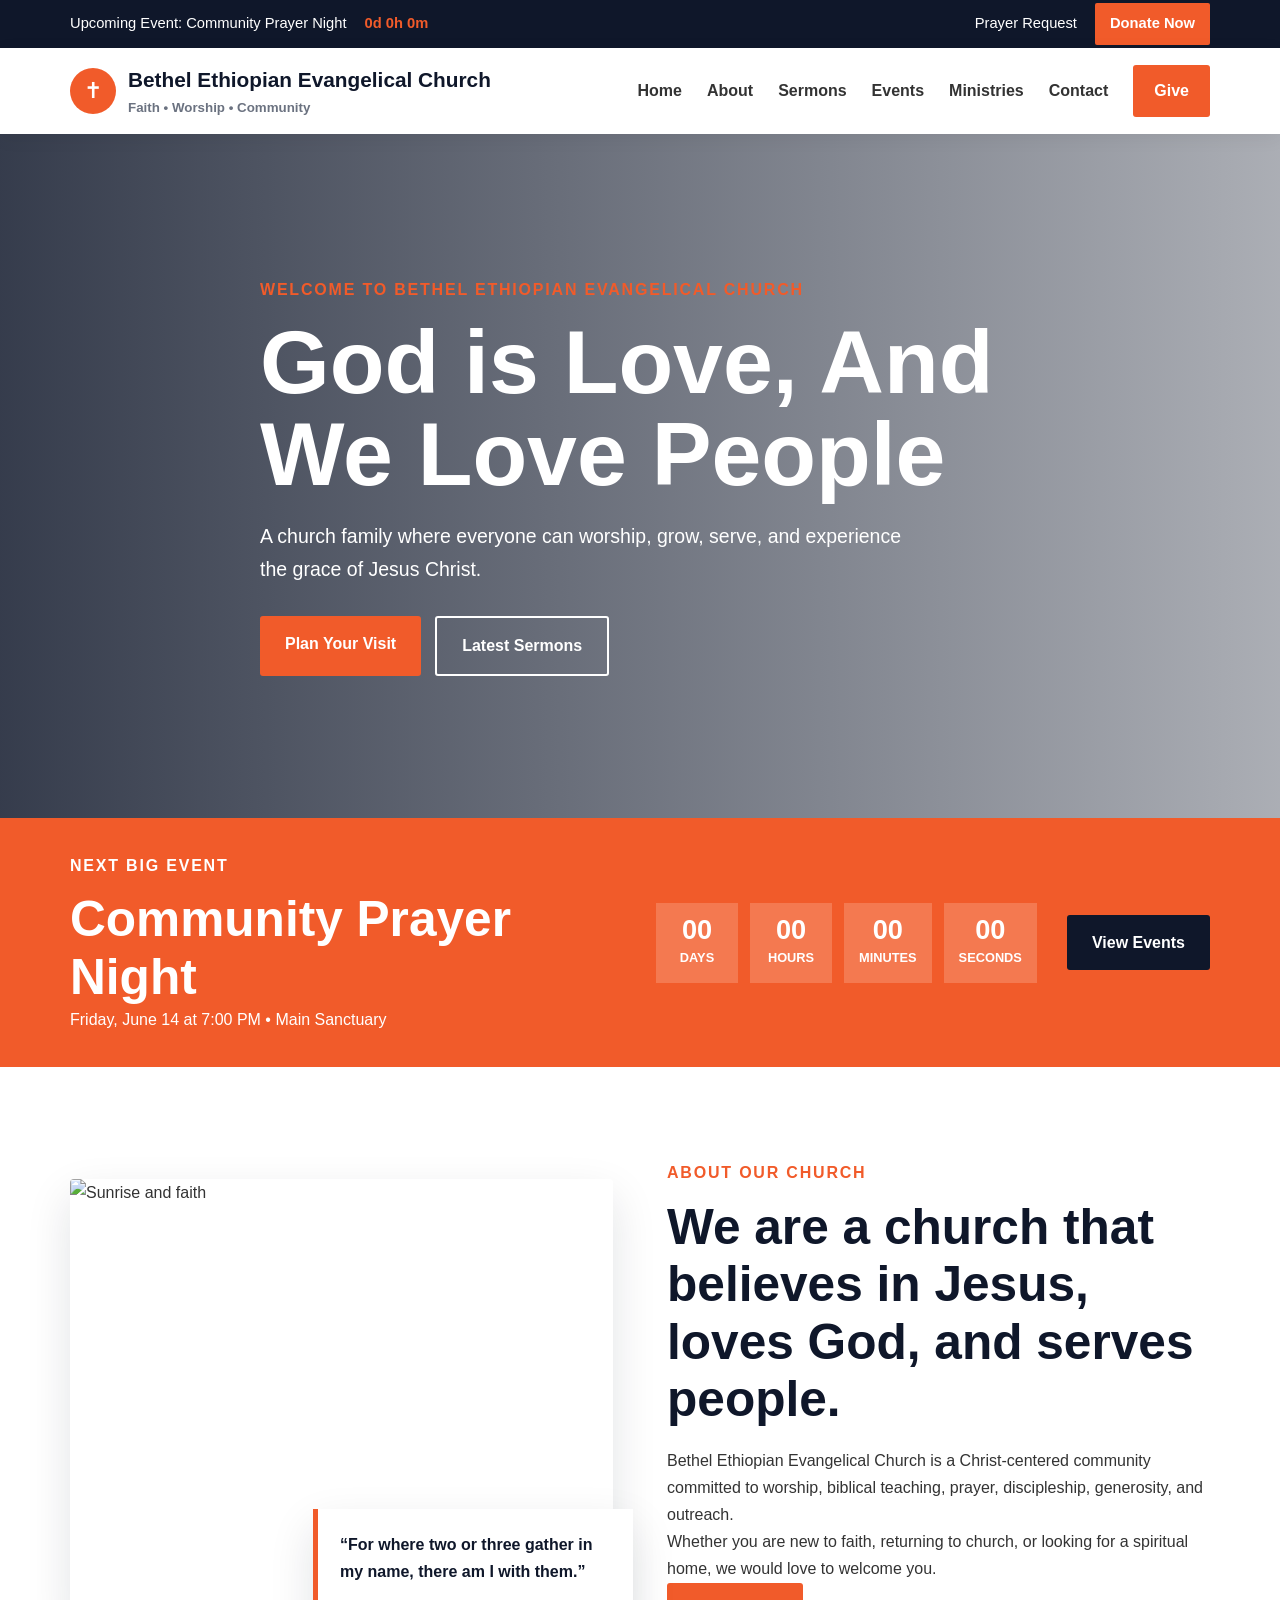
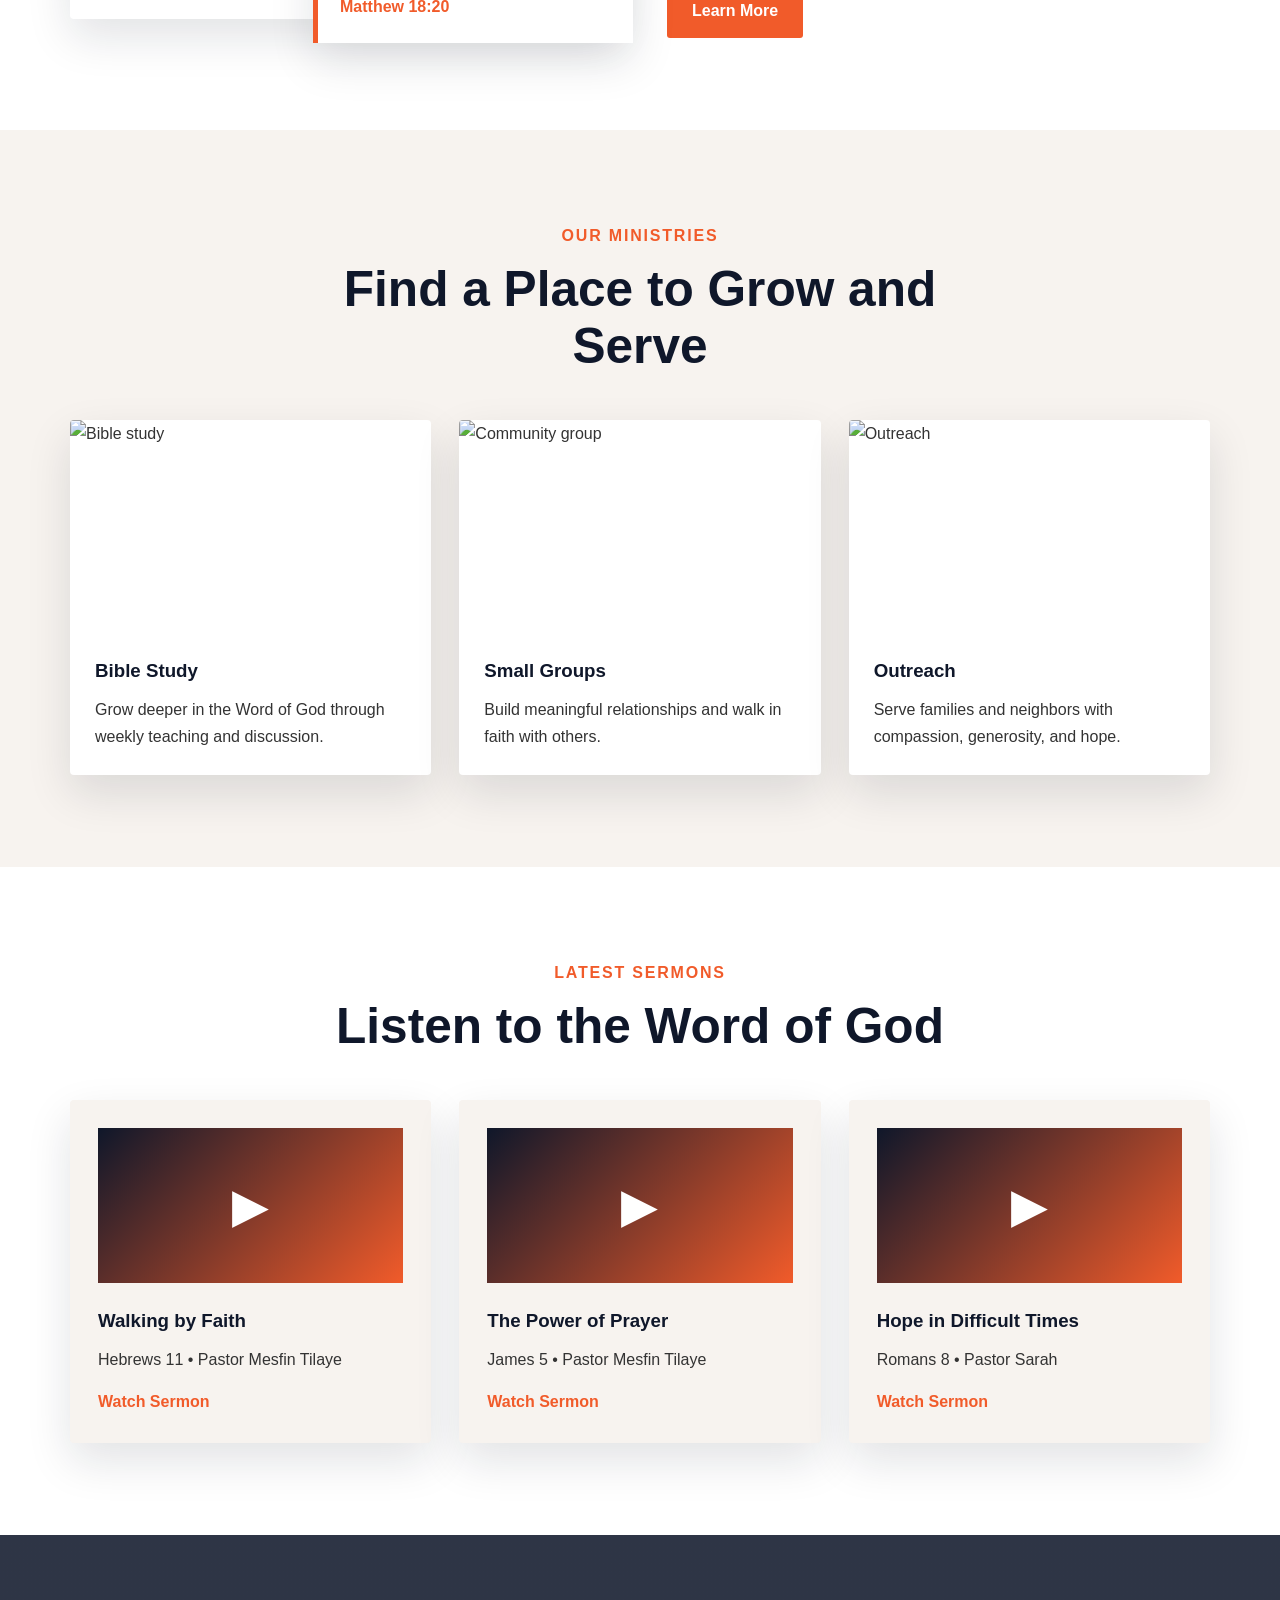
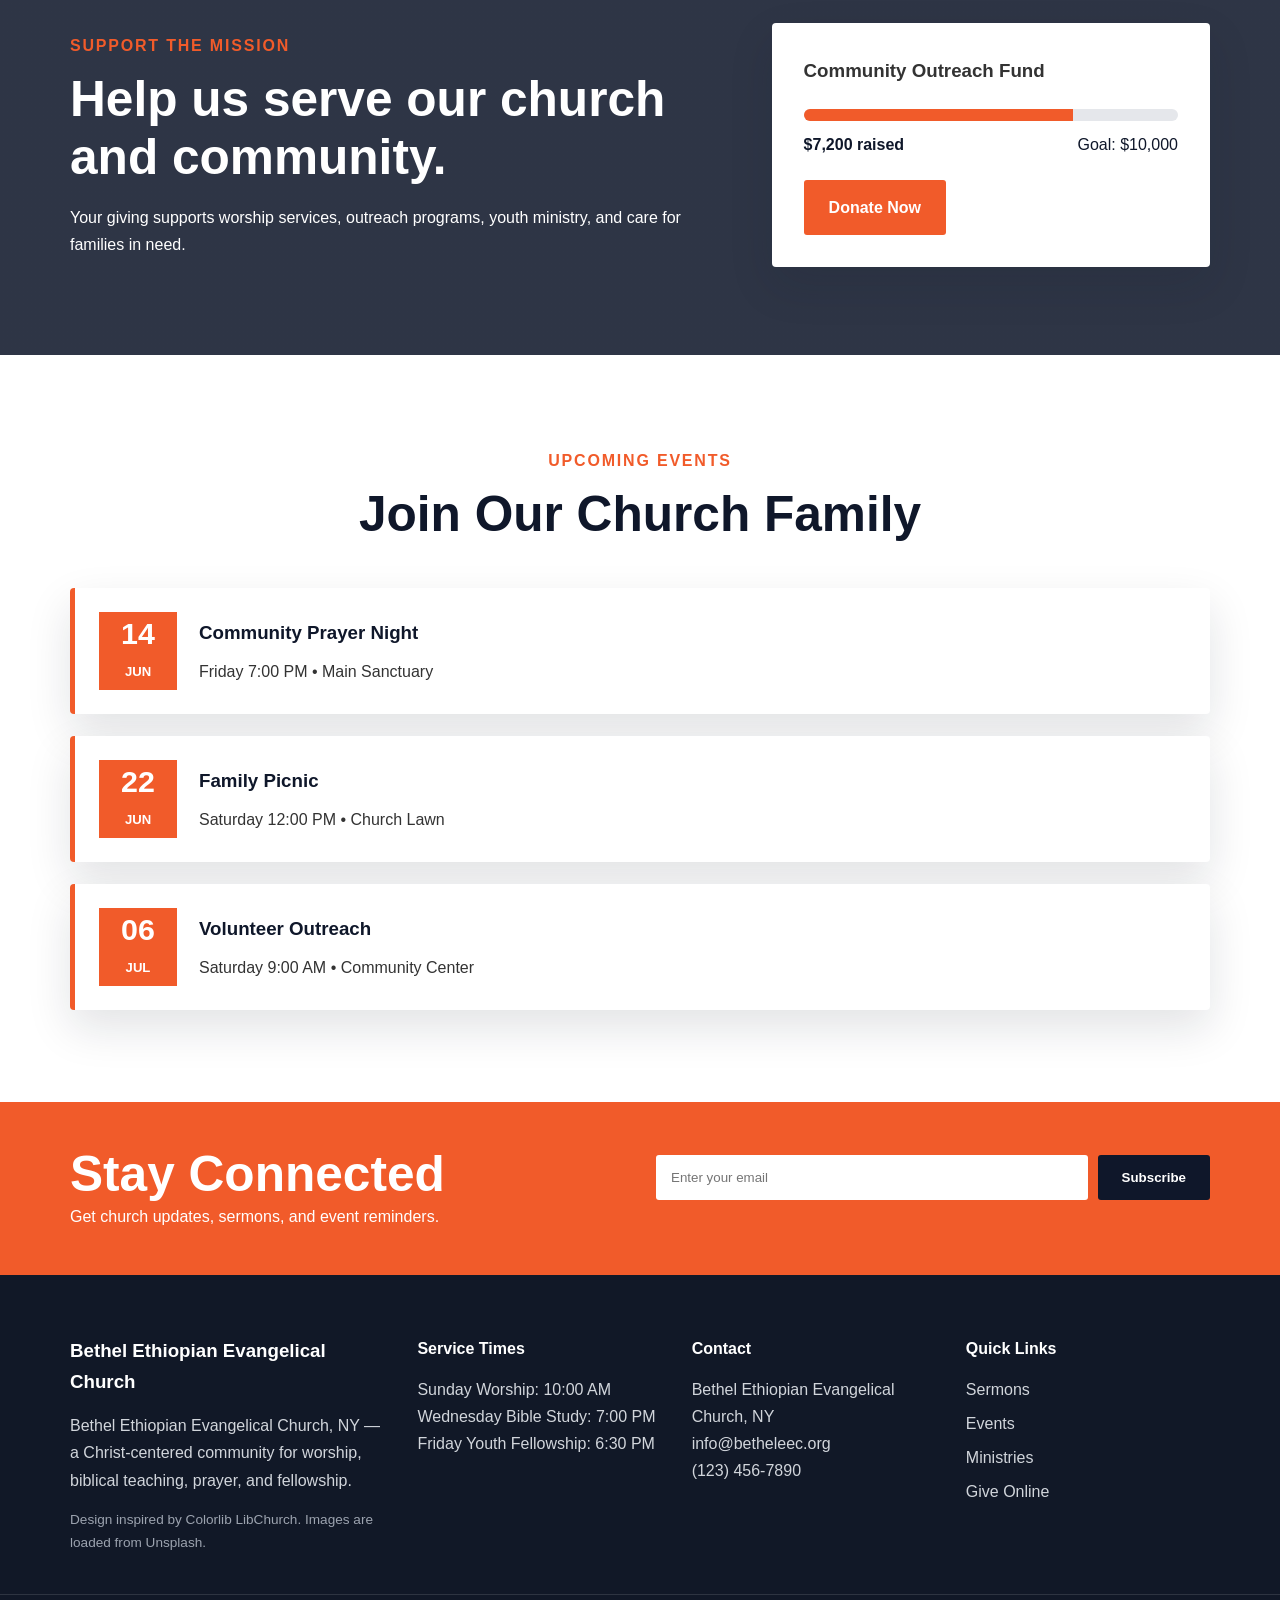
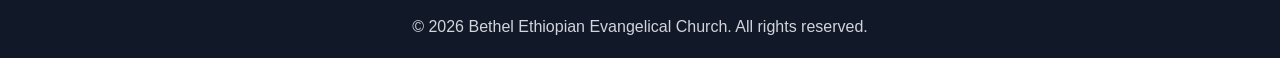
==== index.html @ 93b5e7d2 "modify the content" ====
<!DOCTYPE html>
<html lang="en">
<head>
  <meta charset="UTF-8" />
<meta name="viewport" content="width=device-width, initial-scale=1.0" />
<link rel="stylesheet" href="css/style.css" />
<link rel="preconnect" href="https://images.unsplash.com">

  <title>Bethel Ethiopian Evangelical Church | Static Website</title>
  <meta name="description" content="A fully functional static church website inspired by the Colorlib LibChurch layout." />
</head>
<body>
<header class="top-header">
  <div class="container top-row">
    <div class="top-left">
      <span>Upcoming Event: Community Prayer Night</span>
      <strong id="miniCountdown">Loading...</strong>
    </div>
    <div class="top-right">
      <a href="contact.html">Prayer Request</a>
      <a href="give.html" class="top-donate">Donate Now</a>
    </div>
  </div>
</header>

<nav class="main-header">
  <div class="container nav-row">
    <a href="index.html" class="brand">
      <span class="brand-icon">✝</span>
      <span>
        <strong>Bethel Ethiopian Evangelical Church</strong>
        <small>Faith • Worship • Community</small>
      </span>
    </a>

    <button class="menu-btn" id="menuBtn" aria-label="Open menu">☰</button>

    <div class="menu" id="menu">
      <a href="index.html">Home</a>
      <a href="about.html">About</a>
      <a href="sermons.html">Sermons</a>
      <a href="events.html">Events</a>
      <a href="ministries.html">Ministries</a>
      <a href="contact.html">Contact</a>
      <a href="give.html" class="donate-btn">Give</a>
    </div>
  </div>
</nav>


<main>
  <section class="hero hero-home">
    <div class="hero-shade"></div>
    <div class="container hero-inner">
      <p class="label">Welcome to Bethel Ethiopian Evangelical Church</p>
      <h1>God is Love, And We Love People</h1>
      <p class="hero-text">A church family where everyone can worship, grow, serve, and experience the grace of Jesus Christ.</p>
      <div class="hero-actions">
        <a href="contact.html" class="btn primary">Plan Your Visit</a>
        <a href="sermons.html" class="btn outline">Latest Sermons</a>
      </div>
    </div>
  </section>

  <section class="countdown-strip">
    <div class="container countdown-wrap">
      <div>
        <p class="label dark">Next Big Event</p>
        <h2>Community Prayer Night</h2>
        <p>Friday, June 14 at 7:00 PM • Main Sanctuary</p>
      </div>
      <div class="countdown" id="countdown">
        <div><strong id="days">00</strong><span>Days</span></div>
        <div><strong id="hours">00</strong><span>Hours</span></div>
        <div><strong id="minutes">00</strong><span>Minutes</span></div>
        <div><strong id="seconds">00</strong><span>Seconds</span></div>
      </div>
      <a href="events.html" class="btn dark-btn">View Events</a>
    </div>
  </section>

  <section class="section welcome">
    <div class="container split">
      <div class="image-stack">
        <img class="main-img" src="https://images.unsplash.com/photo-1490730141103-6cac27aaab94?auto=format&fit=crop&w=1200&q=80" alt="Sunrise and faith">
        <div class="quote-card">
          <strong>“For where two or three gather in my name, there am I with them.”</strong>
          <span>Matthew 18:20</span>
        </div>
      </div>
      <div>
        <p class="label dark">About Our Church</p>
        <h2>We are a church that believes in Jesus, loves God, and serves people.</h2>
        <p>Bethel Ethiopian Evangelical Church is a Christ-centered community committed to worship, biblical teaching, prayer, discipleship, generosity, and outreach.</p>
        <p>Whether you are new to faith, returning to church, or looking for a spiritual home, we would love to welcome you.</p>
        <a href="about.html" class="btn primary">Learn More</a>
      </div>
    </div>
  </section>

  <section class="section light">
    <div class="container">
      <div class="section-title">
        <p class="label dark">Our Ministries</p>
        <h2>Find a Place to Grow and Serve</h2>
      </div>
      <div class="feature-grid">
        <article class="feature-card">
          <img src="https://images.unsplash.com/photo-1504052434569-70ad5836ab65?auto=format&fit=crop&w=900&q=80" alt="Bible study">
          <div><h3>Bible Study</h3><p>Grow deeper in the Word of God through weekly teaching and discussion.</p></div>
        </article>
        <article class="feature-card">
          <img src="https://images.unsplash.com/photo-1529156069898-49953e39b3ac?auto=format&fit=crop&w=900&q=80" alt="Community group">
          <div><h3>Small Groups</h3><p>Build meaningful relationships and walk in faith with others.</p></div>
        </article>
        <article class="feature-card">
          <img src="https://images.unsplash.com/photo-1593113598332-cd288d649433?auto=format&fit=crop&w=900&q=80" alt="Outreach">
          <div><h3>Outreach</h3><p>Serve families and neighbors with compassion, generosity, and hope.</p></div>
        </article>
      </div>
    </div>
  </section>

  <section class="section sermons-home">
    <div class="container">
      <div class="section-title">
        <p class="label dark">Latest Sermons</p>
        <h2>Listen to the Word of God</h2>
      </div>
      <div class="sermon-grid">
        <article class="sermon-card">
          <div class="play">▶</div>
          <h3>Walking by Faith</h3>
          <p>Hebrews 11 • Pastor Mesfin Tilaye</p>
          <a href="sermons.html">Watch Sermon</a>
        </article>
        <article class="sermon-card">
          <div class="play">▶</div>
          <h3>The Power of Prayer</h3>
          <p>James 5 • Pastor Mesfin Tilaye</p>
          <a href="sermons.html">Watch Sermon</a>
        </article>
        <article class="sermon-card">
          <div class="play">▶</div>
          <h3>Hope in Difficult Times</h3>
          <p>Romans 8 • Pastor Sarah</p>
          <a href="sermons.html">Watch Sermon</a>
        </article>
      </div>
    </div>
  </section>

  <section class="donation-band">
    <div class="container donation-grid">
      <div>
        <p class="label">Support the Mission</p>
        <h2>Help us serve our church and community.</h2>
        <p>Your giving supports worship services, outreach programs, youth ministry, and care for families in need.</p>
      </div>
      <div class="donation-card">
        <h3>Community Outreach Fund</h3>
        <div class="progress"><span style="width:72%"></span></div>
        <div class="progress-meta"><strong>$7,200 raised</strong><span>Goal: $10,000</span></div>
        <a href="give.html" class="btn primary">Donate Now</a>
      </div>
    </div>
  </section>

  <section class="section events-section">
    <div class="container">
      <div class="section-title">
        <p class="label dark">Upcoming Events</p>
        <h2>Join Our Church Family</h2>
      </div>
      <div class="events-grid">
        <article class="event-card">
          <div class="event-date"><strong>14</strong><span>JUN</span></div>
          <div><h3>Community Prayer Night</h3><p>Friday 7:00 PM • Main Sanctuary</p></div>
        </article>
        <article class="event-card">
          <div class="event-date"><strong>22</strong><span>JUN</span></div>
          <div><h3>Family Picnic</h3><p>Saturday 12:00 PM • Church Lawn</p></div>
        </article>
        <article class="event-card">
          <div class="event-date"><strong>06</strong><span>JUL</span></div>
          <div><h3>Volunteer Outreach</h3><p>Saturday 9:00 AM • Community Center</p></div>
        </article>
      </div>
    </div>
  </section>
</main>

<section class="newsletter">
  <div class="container newsletter-box">
    <div>
      <h2>Stay Connected</h2>
      <p>Get church updates, sermons, and event reminders.</p>
    </div>
    <form id="newsletterForm" class="newsletter-form">
      <input type="email" id="newsletterEmail" placeholder="Enter your email" required>
      <button type="submit">Subscribe</button>
      <p id="newsletterMsg" class="small-msg"></p>
    </form>
  </div>
</section>

<footer class="footer">
  <div class="container footer-grid">
    <div>
      <h3>Bethel Ethiopian Evangelical Church</h3>
      <p>Bethel Ethiopian Evangelical Church, NY — a Christ-centered community for worship, biblical teaching, prayer, and fellowship.</p>
      <p class="credit">Design inspired by Colorlib LibChurch. Images are loaded from Unsplash.</p>
    </div>
    <div>
      <h4>Service Times</h4>
      <p>Sunday Worship: 10:00 AM</p>
      <p>Wednesday Bible Study: 7:00 PM</p>
      <p>Friday Youth Fellowship: 6:30 PM</p>
    </div>
    <div>
      <h4>Contact</h4>
      <p>Bethel Ethiopian Evangelical Church, NY</p>
      <p>info@betheleec.org</p>
      <p>(123) 456-7890</p>
    </div>
    <div>
      <h4>Quick Links</h4>
      <a href="sermons.html">Sermons</a>
      <a href="events.html">Events</a>
      <a href="ministries.html">Ministries</a>
      <a href="give.html">Give Online</a>
    </div>
  </div>
  <div class="footer-bottom">
    <p>&copy; 2026 Bethel Ethiopian Evangelical Church. All rights reserved.</p>
  </div>
</footer>

<script src="js/main.js"></script>

</body>
</html>
---- css/style.css ----
*{margin:0;padding:0;box-sizing:border-box}
:root{--orange:#f15b2a;--dark:#111827;--deep:#0f172a;--text:#333;--muted:#6b7280;--light:#f7f3ef;--white:#fff;--shadow:0 18px 45px rgba(15,23,42,.12)}
body{font-family:Arial,Helvetica,sans-serif;color:var(--text);line-height:1.7;background:#fff}
img{max-width:100%;display:block} a{text-decoration:none;color:inherit}.container{width:min(1140px,92%);margin:0 auto}
.top-header{background:var(--deep);color:#fff;font-size:.92rem}.top-row{display:flex;justify-content:space-between;gap:18px;align-items:center;min-height:48px}.top-left,.top-right{display:flex;gap:18px;align-items:center;flex-wrap:wrap}.top-left strong{color:var(--orange)}.top-right a{color:#fff}.top-donate{background:var(--orange);padding:8px 15px;border-radius:2px;font-weight:bold}
.main-header{background:#fff;position:sticky;top:0;z-index:1000;box-shadow:0 4px 18px rgba(0,0,0,.06)}.nav-row{display:flex;justify-content:space-between;align-items:center;min-height:86px}.brand{display:flex;align-items:center;gap:12px}.brand-icon{background:var(--orange);color:#fff;width:46px;height:46px;display:grid;place-items:center;border-radius:50%;font-size:1.35rem}.brand strong{display:block;color:var(--deep);font-size:1.3rem}.brand small{display:block;color:var(--muted);font-weight:bold}.menu{display:flex;gap:25px;align-items:center;font-weight:bold}.menu a:hover{color:var(--orange)}.donate-btn{background:var(--orange);color:#fff!important;padding:12px 21px;border-radius:3px}.menu-btn{display:none;background:var(--orange);color:#fff;border:0;border-radius:3px;padding:10px 13px;font-size:1.25rem}
.hero{position:relative;min-height:76vh;display:flex;align-items:center;color:#fff;background-size:cover;background-position:center}.hero-home{background-image:url('https://images.unsplash.com/photo-1438032005730-c779502df39b?auto=format&fit=crop&w=1800&q=80')}.hero-shade{position:absolute;inset:0;background:linear-gradient(90deg,rgba(15,23,42,.84),rgba(15,23,42,.35))}.hero-inner{position:relative;max-width:760px}.label{color:var(--orange);font-weight:900;letter-spacing:1.8px;text-transform:uppercase;margin-bottom:12px}.label.dark{color:var(--orange)}.hero h1{font-size:clamp(2.8rem,7vw,5.8rem);line-height:1.03;margin-bottom:20px}.hero-text{font-size:1.22rem;max-width:670px;margin-bottom:30px}.hero-actions{display:flex;gap:14px;flex-wrap:wrap}.btn{border:0;display:inline-block;padding:14px 25px;border-radius:3px;font-weight:900;cursor:pointer;transition:.2s}.btn:hover{transform:translateY(-2px);opacity:.92}.primary{background:var(--orange);color:#fff}.outline{border:2px solid #fff;color:#fff}.dark-btn{background:var(--deep);color:#fff}
.countdown-strip{background:var(--orange);color:#fff;padding:34px 0}.countdown-wrap{display:grid;grid-template-columns:1fr auto auto;gap:30px;align-items:center}.countdown-strip .label{color:#fff}.countdown-wrap h2{color:#fff;margin:0}.countdown{display:flex;gap:12px}.countdown div{background:rgba(255,255,255,.18);padding:13px 15px;text-align:center;min-width:82px}.countdown strong{display:block;font-size:1.7rem;line-height:1}.countdown span{font-size:.8rem;text-transform:uppercase;font-weight:bold}
.section{padding:92px 0}.light{background:var(--light)}.split{display:grid;grid-template-columns:1fr 1fr;gap:54px;align-items:center}h2{font-size:clamp(2rem,4vw,3.1rem);line-height:1.16;color:var(--deep);margin-bottom:18px}.section-title{text-align:center;max-width:720px;margin:0 auto 44px}.image-stack{position:relative}.main-img{border-radius:4px;box-shadow:var(--shadow);height:440px;width:100%;object-fit:cover}.quote-card{position:absolute;right:-20px;bottom:-24px;background:#fff;padding:22px;box-shadow:var(--shadow);max-width:320px;border-left:5px solid var(--orange)}.quote-card strong{display:block;color:var(--deep);margin-bottom:8px}.quote-card span{color:var(--orange);font-weight:bold}
.feature-grid{display:grid;grid-template-columns:repeat(3,1fr);gap:28px}.feature-card{background:#fff;box-shadow:var(--shadow);border-radius:4px;overflow:hidden}.feature-card img{height:210px;width:100%;object-fit:cover}.feature-card div{padding:25px}.feature-card h3,.sermon-card h3,.event-card h3,.value-card h3{color:var(--deep);margin-bottom:9px}
.sermon-grid{display:grid;grid-template-columns:repeat(3,1fr);gap:28px}.sermon-card{background:#fff;padding:28px;box-shadow:var(--shadow);border-radius:4px}.sermons-home .sermon-card{background:var(--light)}.play{height:155px;background:linear-gradient(135deg,var(--deep),var(--orange));color:#fff;display:grid;place-items:center;font-size:3rem;margin-bottom:22px}.sermon-card a{display:inline-block;color:var(--orange);font-weight:900;margin-top:15px}
.donation-band{background:linear-gradient(rgba(15,23,42,.87),rgba(15,23,42,.87)),url('https://images.unsplash.com/photo-1593113630400-ea4288922497?auto=format&fit=crop&w=1800&q=80');background-size:cover;background-position:center;color:#fff;padding:88px 0}.donation-band h2{color:#fff}.donation-grid{display:grid;grid-template-columns:1.2fr .8fr;gap:44px;align-items:center}.donation-card{background:#fff;color:var(--text);padding:32px;box-shadow:var(--shadow);border-radius:4px}.white-card{background:#fff}.progress{height:12px;background:#e5e7eb;border-radius:20px;overflow:hidden;margin:22px 0 10px}.progress span{display:block;height:100%;background:var(--orange)}.progress-meta{display:flex;justify-content:space-between;gap:14px;margin-bottom:22px;color:var(--deep)}
.events-grid,.events-list-page{display:grid;gap:22px}.event-card{background:#fff;box-shadow:var(--shadow);border-radius:4px;padding:24px;display:flex;align-items:center;gap:22px;border-left:5px solid var(--orange)}.event-card.large{align-items:flex-start}.event-date{background:var(--orange);color:#fff;min-width:78px;height:78px;display:grid;place-items:center;text-align:center}.event-date strong{font-size:1.9rem;line-height:1}.event-date span{font-weight:900;font-size:.82rem}
.newsletter{background:var(--orange);color:#fff;padding:44px 0}.newsletter-box{display:grid;grid-template-columns:1fr 1fr;gap:32px;align-items:center}.newsletter h2{color:#fff;margin:0}.newsletter-form{display:grid;grid-template-columns:1fr auto;gap:10px}.newsletter-form input{padding:15px;border:0;border-radius:3px}.newsletter-form button{background:var(--deep);color:#fff;border:0;padding:0 24px;font-weight:900;border-radius:3px}.small-msg{font-weight:bold;color:var(--orange);margin-top:12px}.newsletter .small-msg{grid-column:1/-1;color:#fff}
.footer{background:#111827;color:#d1d5db;padding-top:60px}.footer h3,.footer h4{color:#fff;margin-bottom:14px}.footer-grid{display:grid;grid-template-columns:1.3fr 1fr 1fr 1fr;gap:30px;padding-bottom:40px}.footer a{display:block;color:#d1d5db;margin-bottom:7px}.credit{font-size:.85rem;color:#9ca3af;margin-top:14px}.footer-bottom{text-align:center;border-top:1px solid rgba(255,255,255,.12);padding:18px}
.page-hero{min-height:360px;color:#fff;display:flex;align-items:center;text-align:center;background-size:cover;background-position:center;position:relative}.page-hero:before{content:"";position:absolute;inset:0;background:rgba(15,23,42,.72)}.page-hero .container{position:relative}.page-hero h1{font-size:clamp(2.5rem,6vw,4.6rem);line-height:1.08}.about-hero{background-image:url('https://images.unsplash.com/photo-1511632765486-a01980e01a18?auto=format&fit=crop&w=1800&q=80')}.sermons-hero{background-image:url('https://images.unsplash.com/photo-1504052434569-70ad5836ab65?auto=format&fit=crop&w=1800&q=80')}.events-hero{background-image:url('https://images.unsplash.com/photo-1529156069898-49953e39b3ac?auto=format&fit=crop&w=1800&q=80')}.ministries-hero{background-image:url('https://images.unsplash.com/photo-1593113598332-cd288d649433?auto=format&fit=crop&w=1800&q=80')}.contact-hero{background-image:url('https://images.unsplash.com/photo-1490730141103-6cac27aaab94?auto=format&fit=crop&w=1800&q=80')}.give-hero{background-image:url('https://images.unsplash.com/photo-1593113630400-ea4288922497?auto=format&fit=crop&w=1800&q=80')}
.value-grid,.team-grid{display:grid;grid-template-columns:repeat(4,1fr);gap:24px}.value-card,.team-card,.form-card,.contact-info,.light-card{background:#fff;box-shadow:var(--shadow);padding:28px;border-radius:4px}.value-card span{color:var(--orange);font-weight:900;font-size:1.5rem}.team-grid{grid-template-columns:repeat(3,1fr)}.team-card{text-align:center}.team-card img{height:270px;width:100%;object-fit:cover;margin-bottom:18px}.filter-bar{display:flex;justify-content:center;gap:12px;flex-wrap:wrap;margin-bottom:35px}.filter{border:0;background:#fff;color:var(--deep);padding:11px 22px;border-radius:3px;font-weight:900;cursor:pointer}.filter.active{background:var(--orange);color:#fff}
.contact-grid{display:grid;grid-template-columns:1fr 1fr;gap:42px;align-items:start}.form-card label{display:block;margin-top:14px;margin-bottom:6px;font-weight:900}.form-card input,.form-card textarea{width:100%;padding:14px;border:1px solid #ddd;border-radius:3px;font-family:inherit}.form-card button{margin-top:16px}.form-card.wide{max-width:760px;margin:0 auto}.map-box{min-height:230px;background:var(--light);border:2px dashed #d1d5db;display:grid;place-items:center;text-align:center;color:var(--muted);margin-top:22px}.light-card{background:var(--light)}
@media(max-width:960px){.menu-btn{display:block}.menu{display:none;position:absolute;left:0;right:0;top:86px;background:#fff;box-shadow:0 12px 25px rgba(0,0,0,.08);padding:22px 4%;flex-direction:column;align-items:flex-start}.menu.show{display:flex}.top-row,.countdown-wrap,.split,.feature-grid,.sermon-grid,.donation-grid,.newsletter-box,.footer-grid,.contact-grid,.value-grid,.team-grid{grid-template-columns:1fr}.top-row{padding:12px 0}.countdown{flex-wrap:wrap}.quote-card{position:static;margin-top:-10px}.main-img{height:330px}.newsletter-form{grid-template-columns:1fr}.newsletter-form button{padding:14px}.hero{min-height:68vh}.event-card{align-items:flex-start}}
@media(max-width:560px){.top-left,.top-right{gap:10px}.countdown div{min-width:70px}.section{padding:64px 0}.event-card{flex-direction:column}.hero h1{font-size:2.65rem}.brand strong{font-size:1.1rem}}
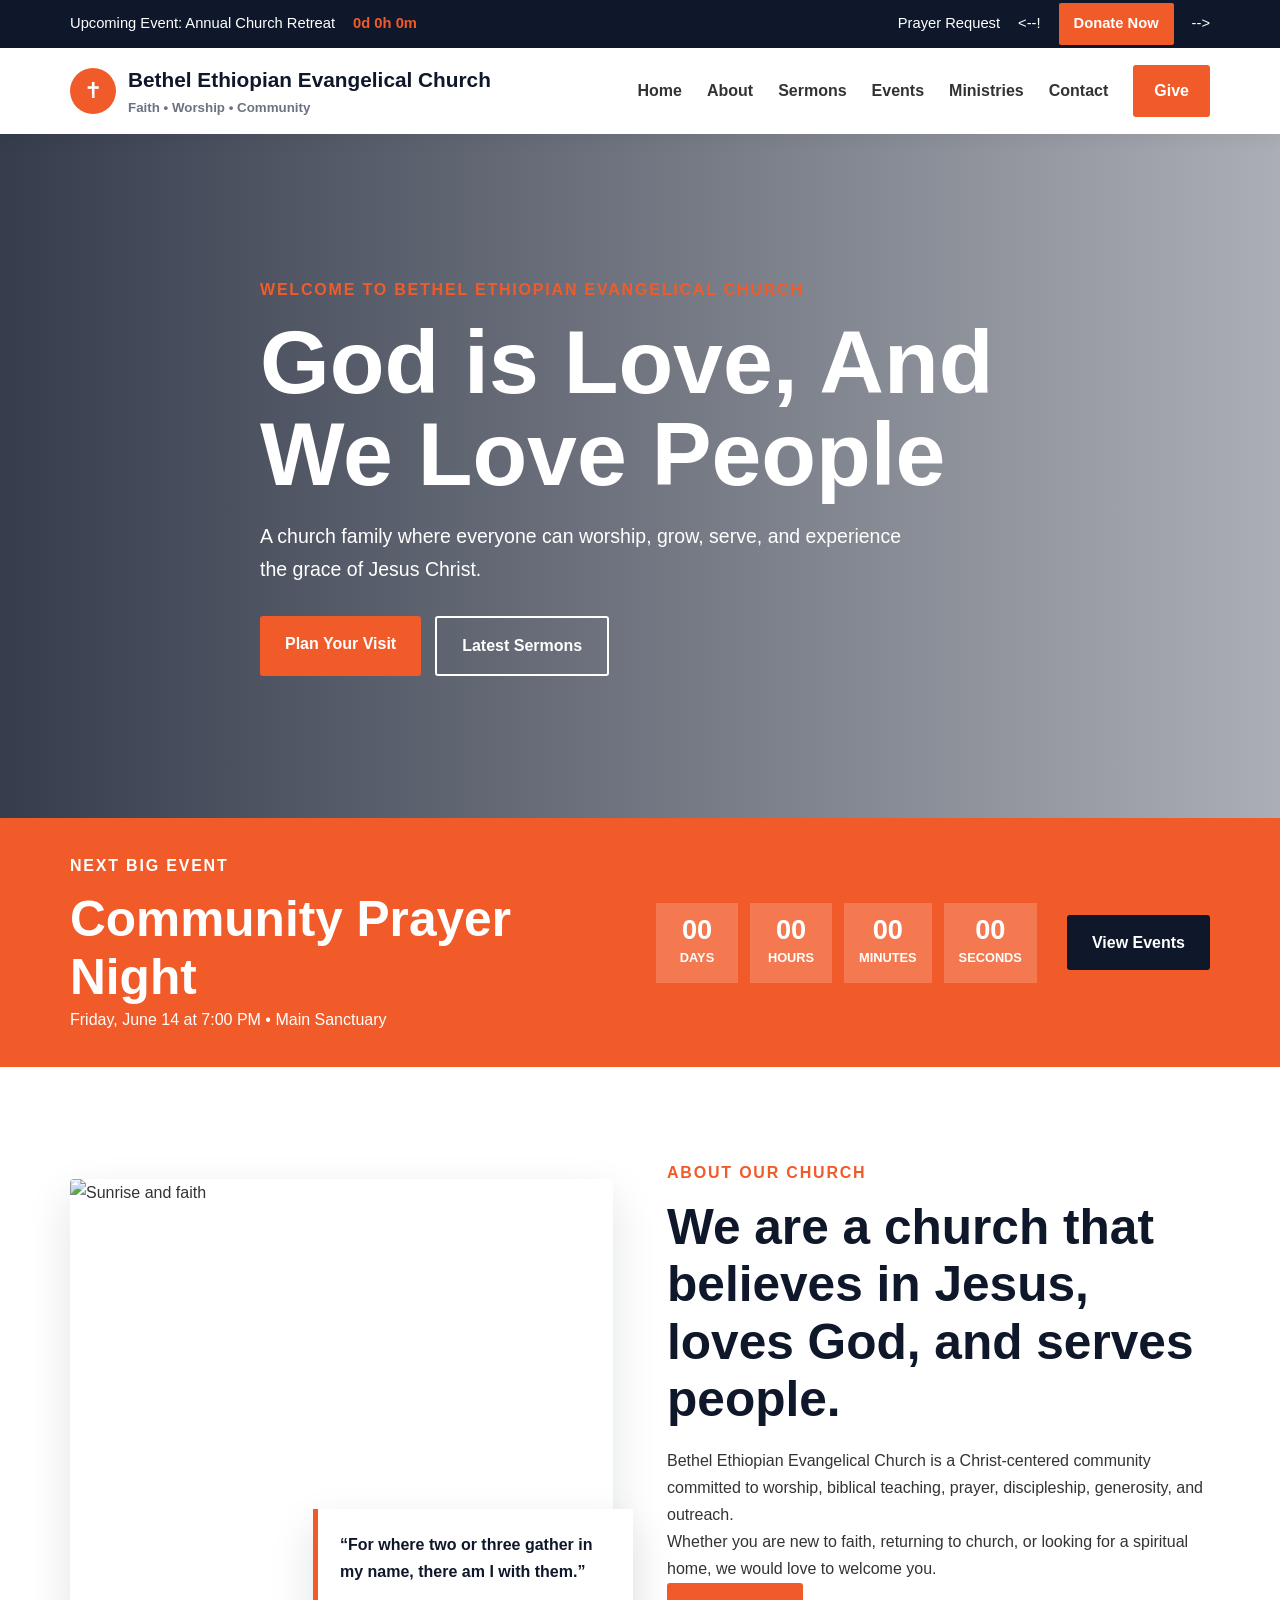
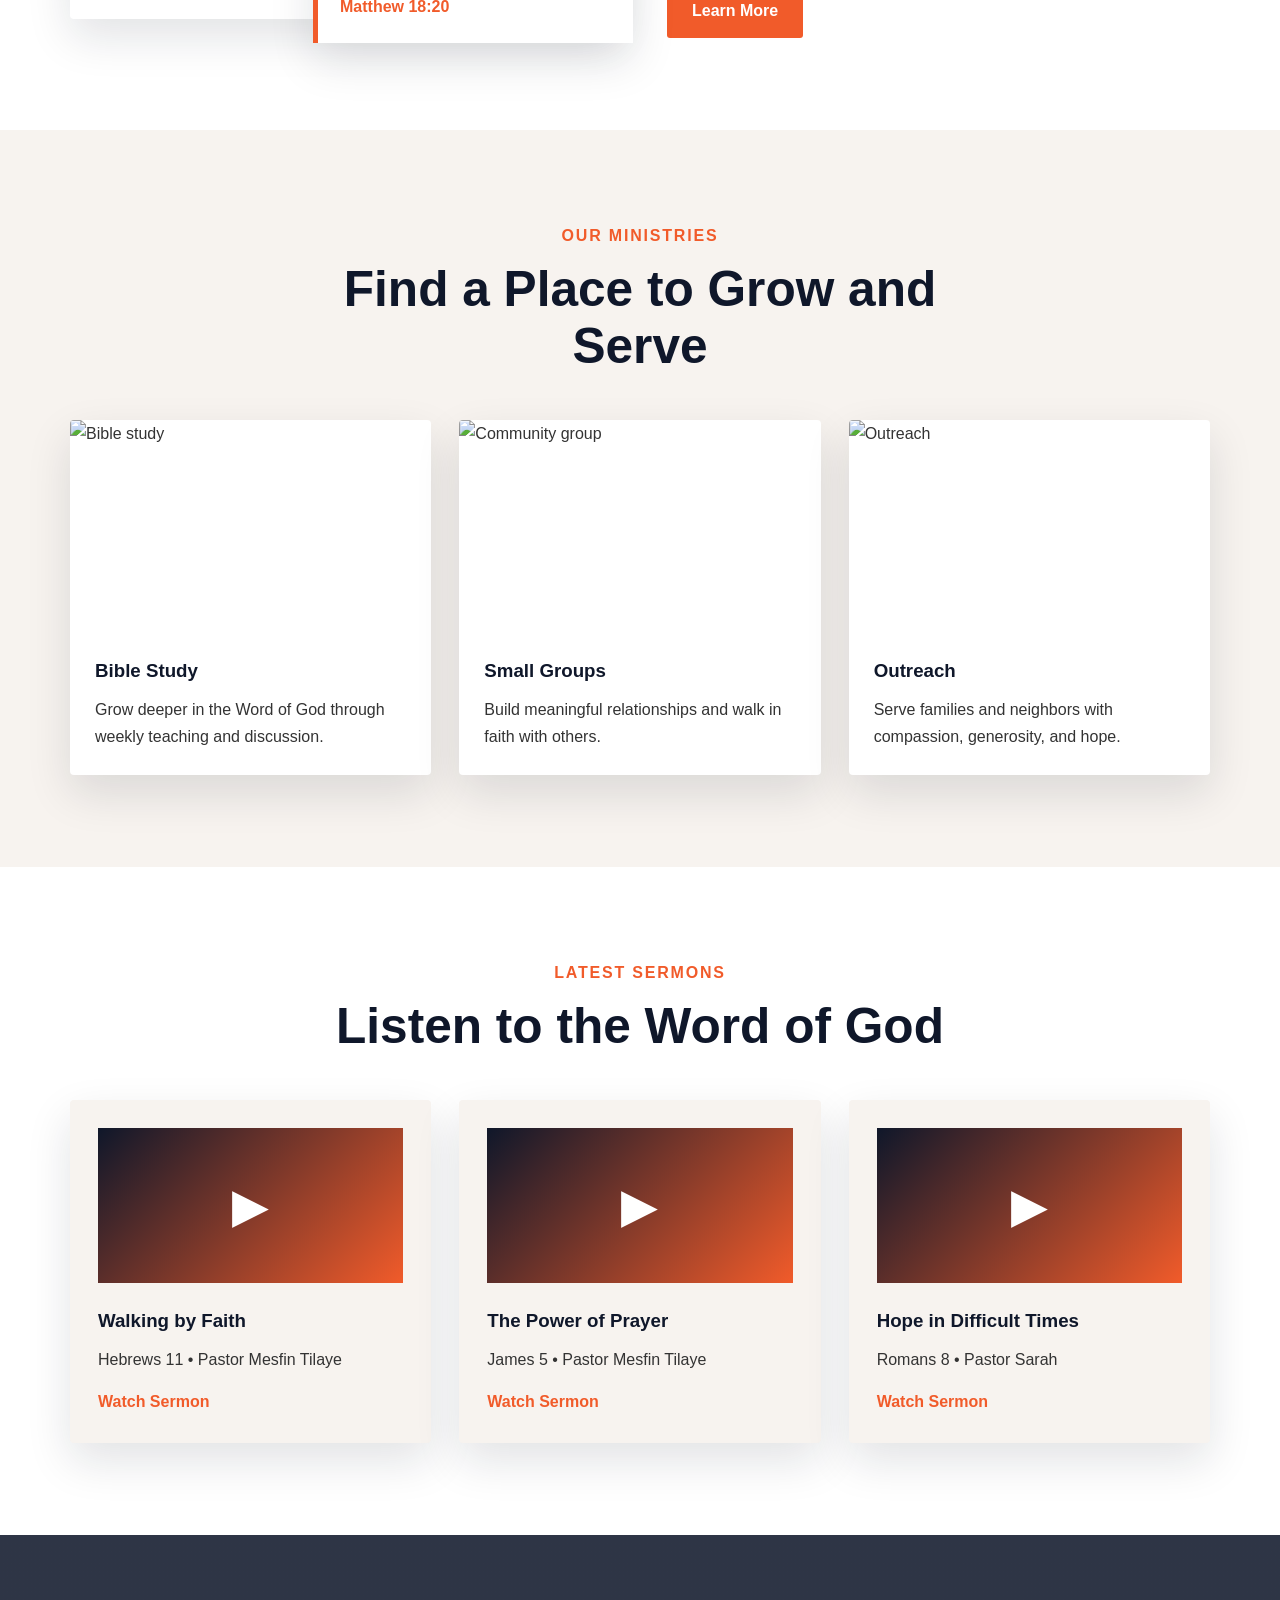
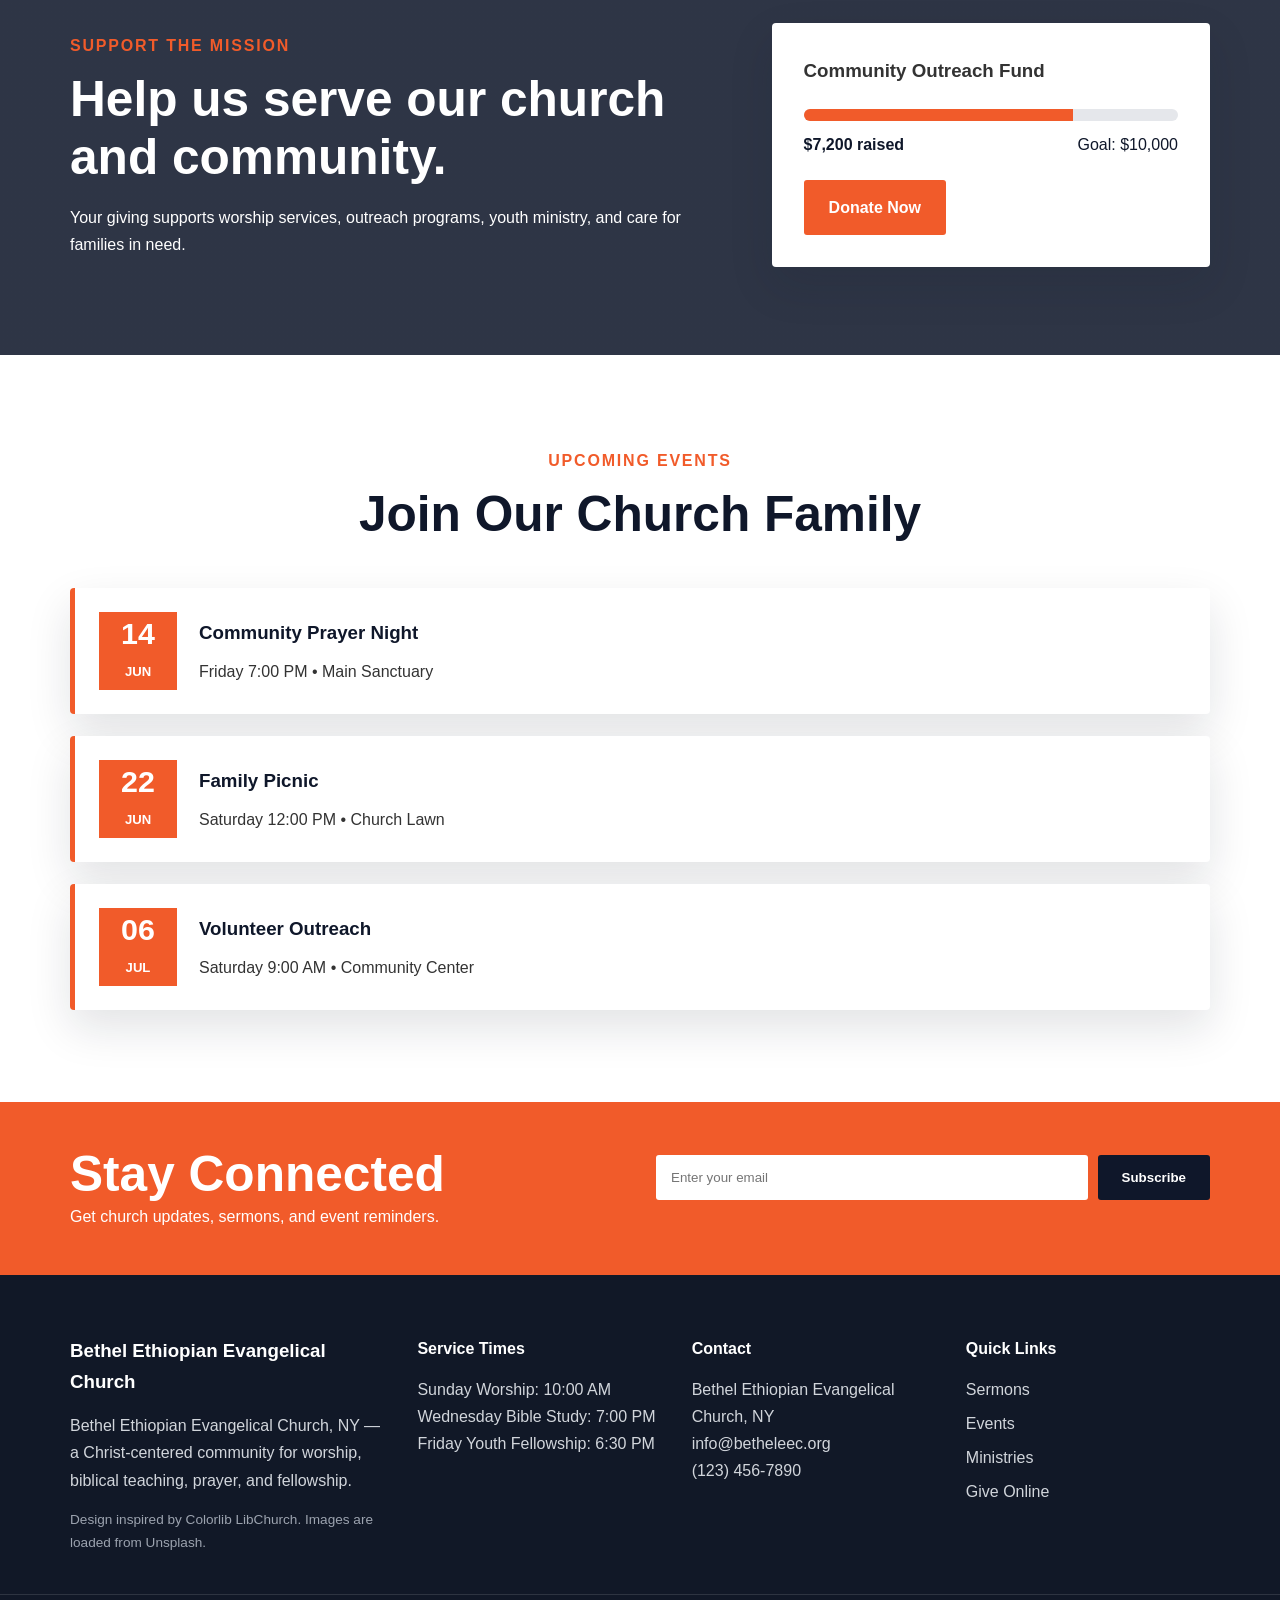
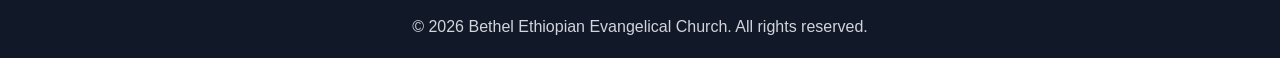
==== commit a0478626: "Update upcoming event and comment out donate link" ====
--- a/index.html
+++ b/index.html
@@ -13,12 +13,12 @@
 <header class="top-header">
   <div class="container top-row">
     <div class="top-left">
-      <span>Upcoming Event: Community Prayer Night</span>
+      <span>Upcoming Event: Annual Church Retreat</span>
       <strong id="miniCountdown">Loading...</strong>
     </div>
     <div class="top-right">
       <a href="contact.html">Prayer Request</a>
-      <a href="give.html" class="top-donate">Donate Now</a>
+      <--!<a href="give.html" class="top-donate">Donate Now</a>-->
     </div>
   </div>
 </header>
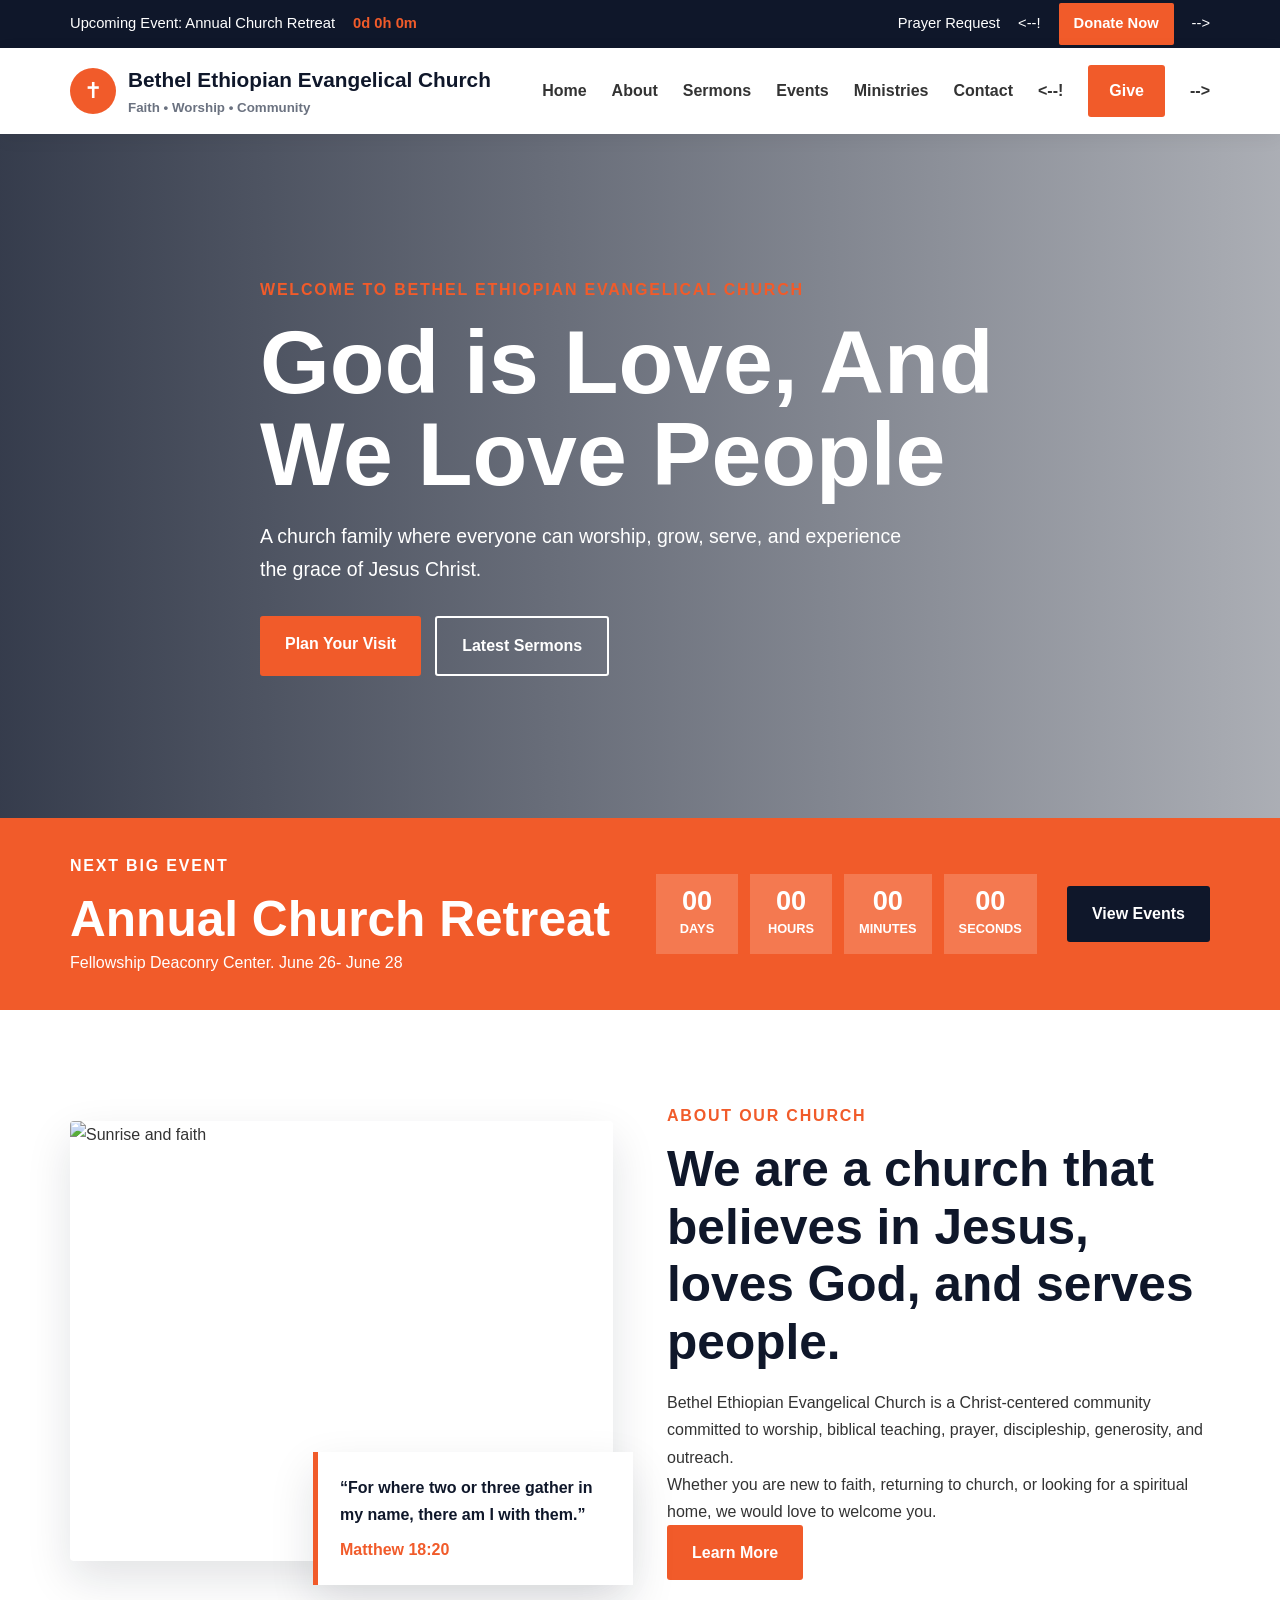
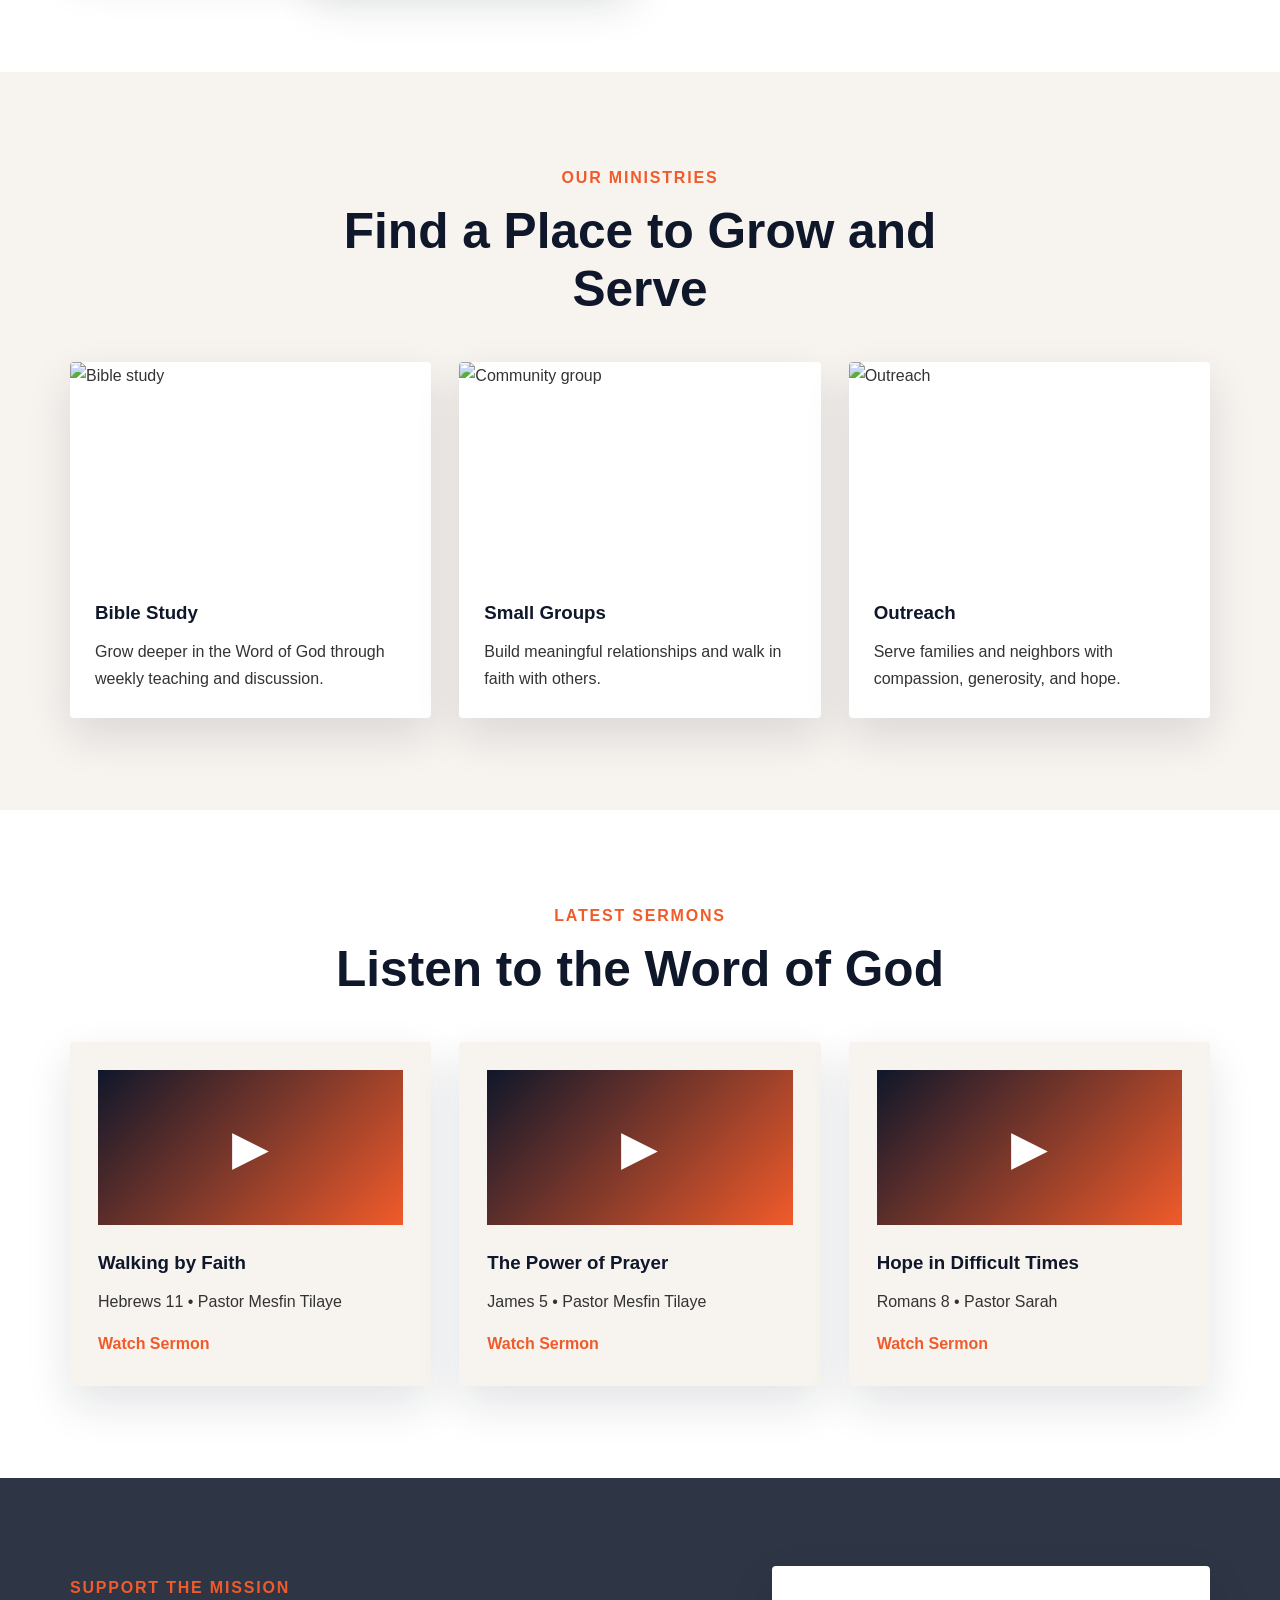
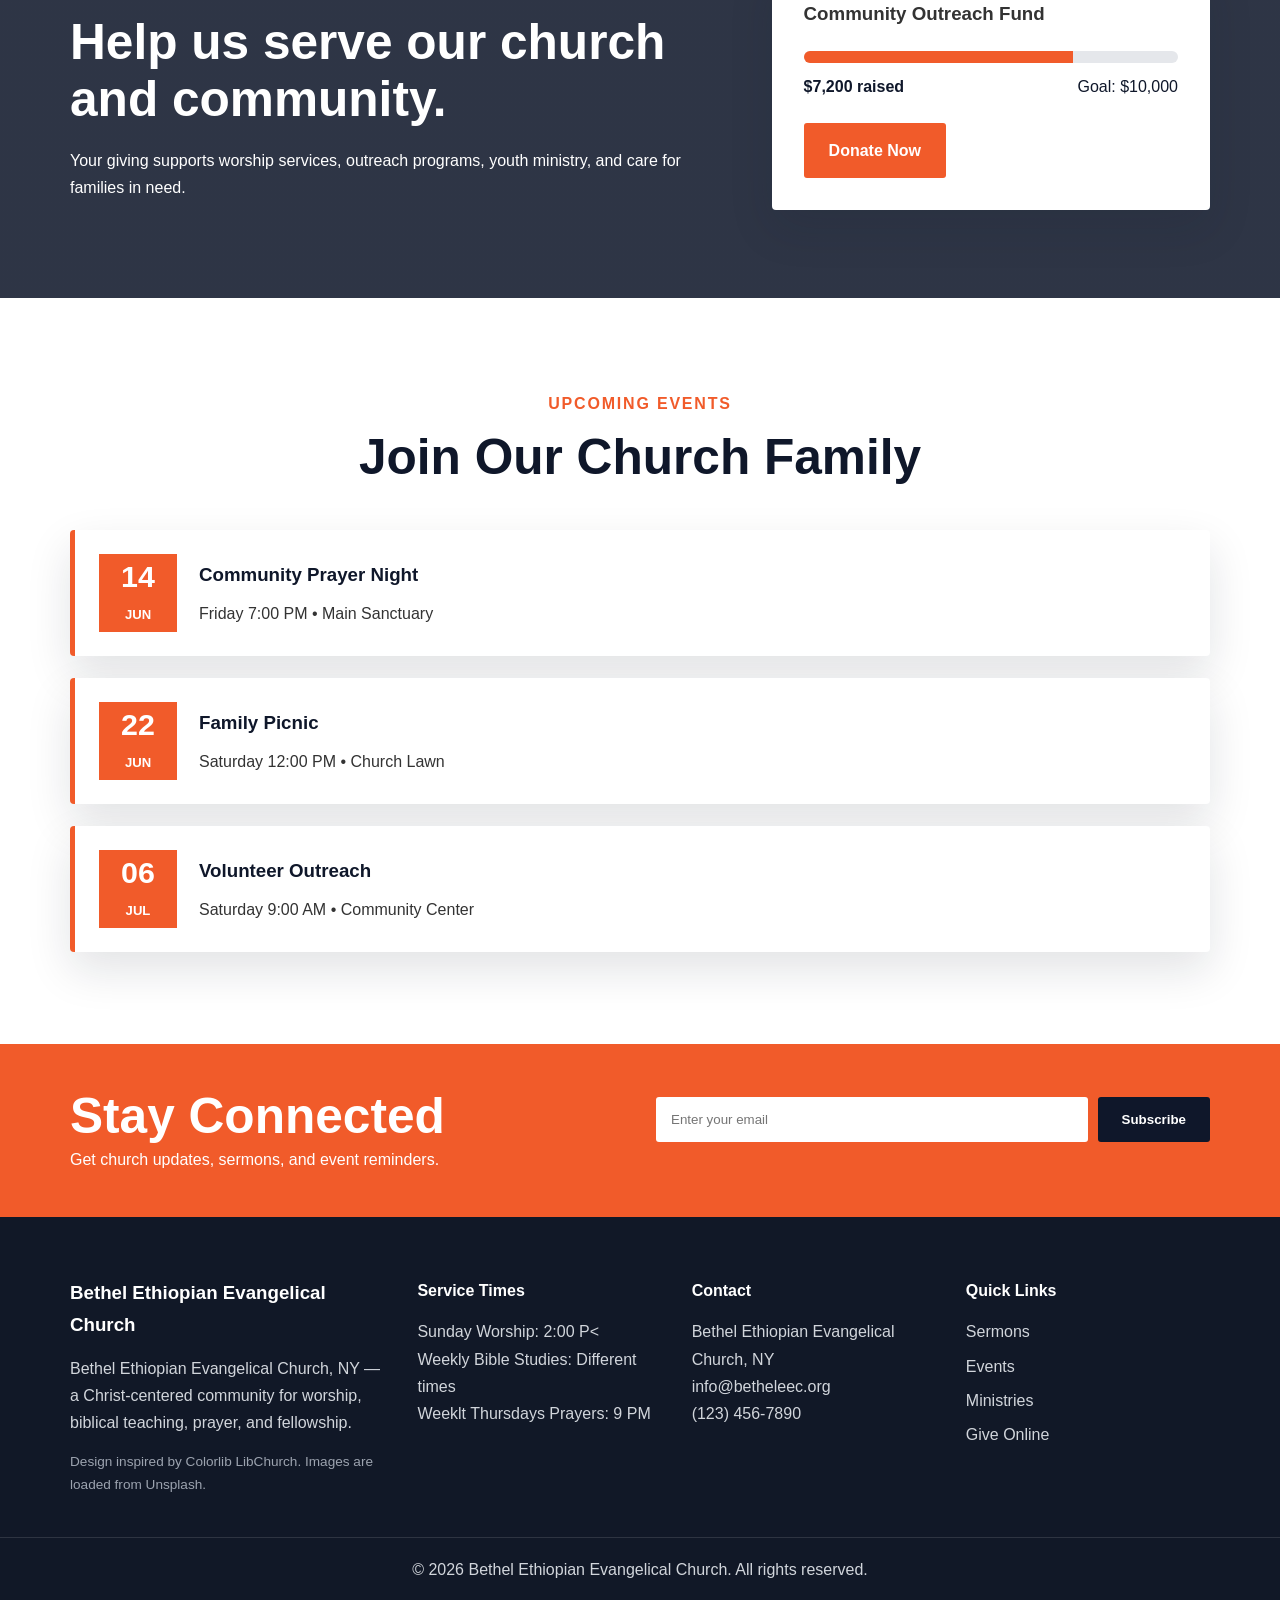
==== commit bb14e6ef: "Modify event and service time information Updated event details and service times in the index.html " ====
--- a/index.html
+++ b/index.html
@@ -18,7 +18,7 @@
     </div>
     <div class="top-right">
       <a href="contact.html">Prayer Request</a>
-      <--!<a href="give.html" class="top-donate">Donate Now</a>-->
+      <--! <a href="give.html" class="top-donate">Donate Now</a> -->
     </div>
   </div>
 </header>
@@ -42,7 +42,7 @@
       <a href="events.html">Events</a>
       <a href="ministries.html">Ministries</a>
       <a href="contact.html">Contact</a>
-      <a href="give.html" class="donate-btn">Give</a>
+      <--! <a href="give.html" class="donate-btn">Give</a> -->
     </div>
   </div>
 </nav>
@@ -66,8 +66,8 @@
     <div class="container countdown-wrap">
       <div>
         <p class="label dark">Next Big Event</p>
-        <h2>Community Prayer Night</h2>
-        <p>Friday, June 14 at 7:00 PM • Main Sanctuary</p>
+        <h2>Annual Church Retreat</h2>
+        <p>Fellowship Deaconry Center. June 26- June 28</p>
       </div>
       <div class="countdown" id="countdown">
         <div><strong id="days">00</strong><span>Days</span></div>
@@ -213,9 +213,9 @@
     </div>
     <div>
       <h4>Service Times</h4>
-      <p>Sunday Worship: 10:00 AM</p>
-      <p>Wednesday Bible Study: 7:00 PM</p>
-      <p>Friday Youth Fellowship: 6:30 PM</p>
+      <p>Sunday Worship: 2:00 P<</p>
+      <p>Weekly Bible Studies: Different times</p>
+      <p>Weeklt Thursdays Prayers: 9 PM</p>
     </div>
     <div>
       <h4>Contact</h4>
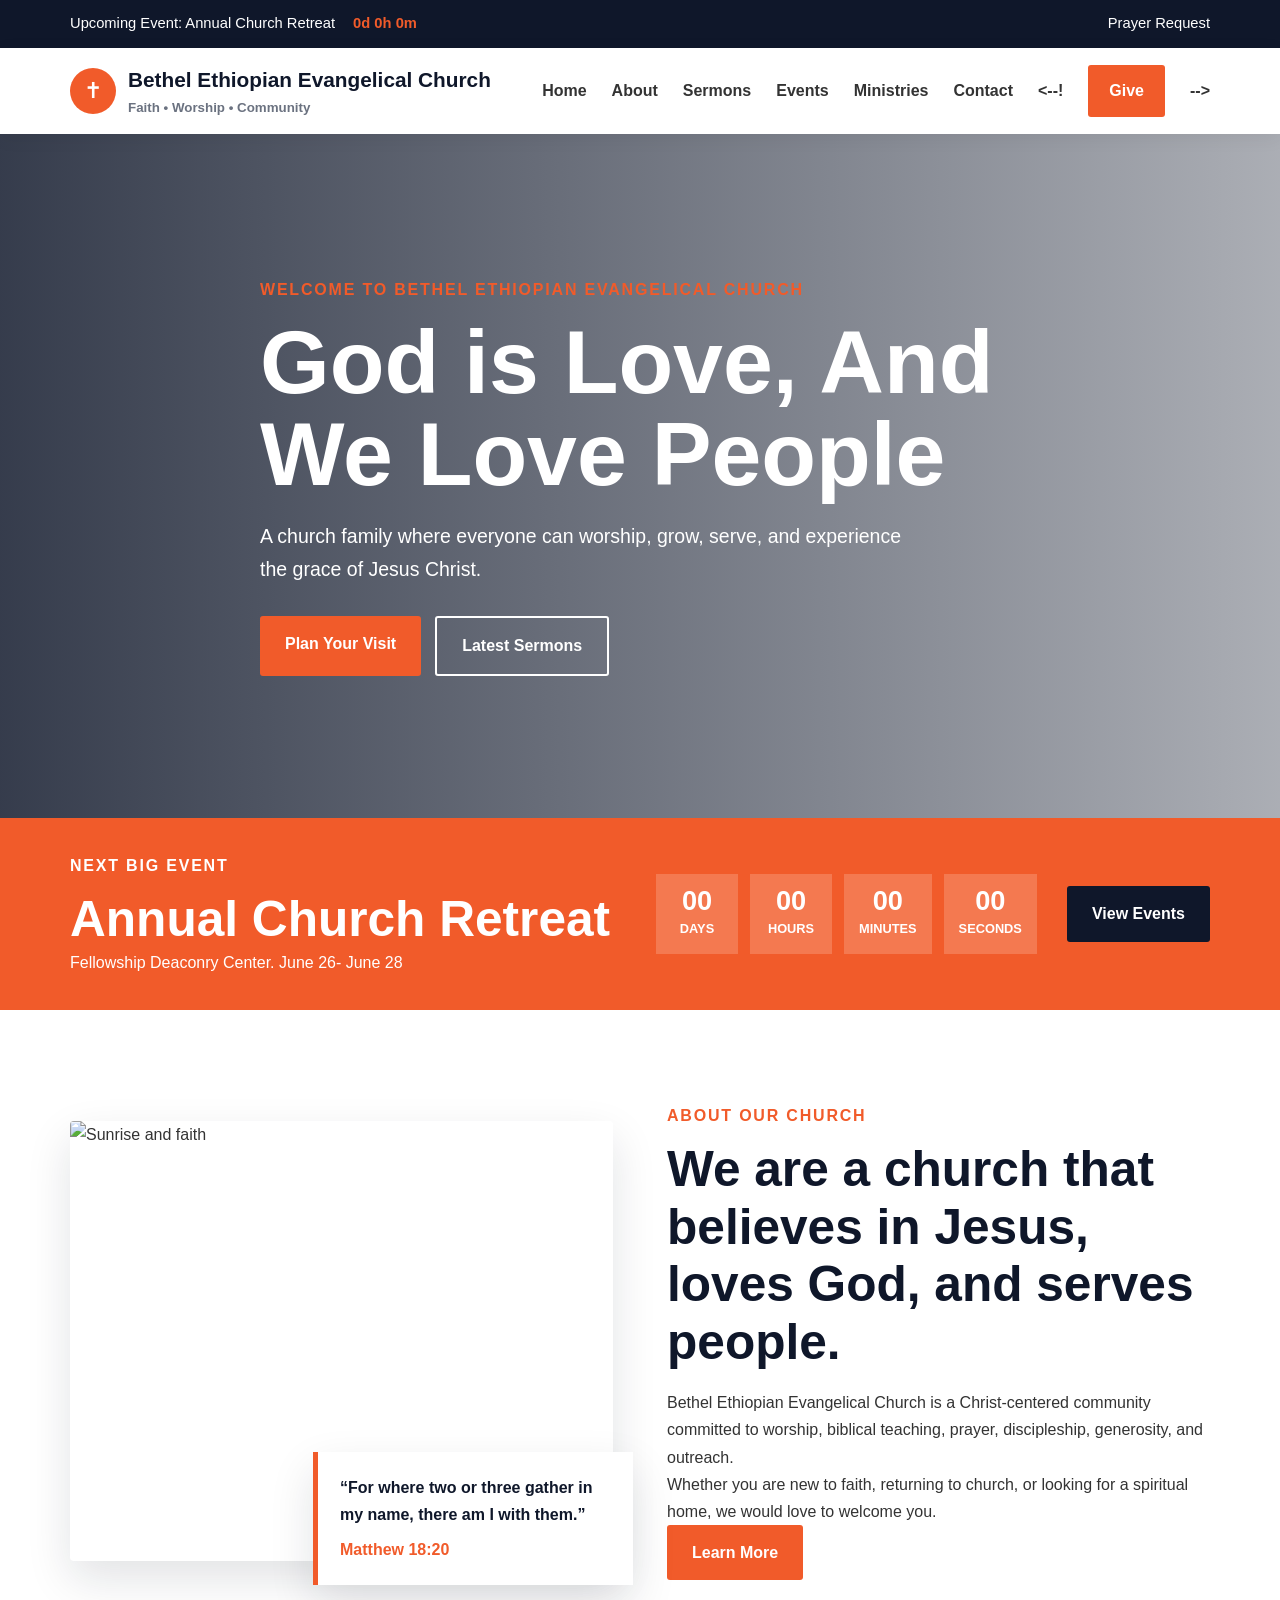
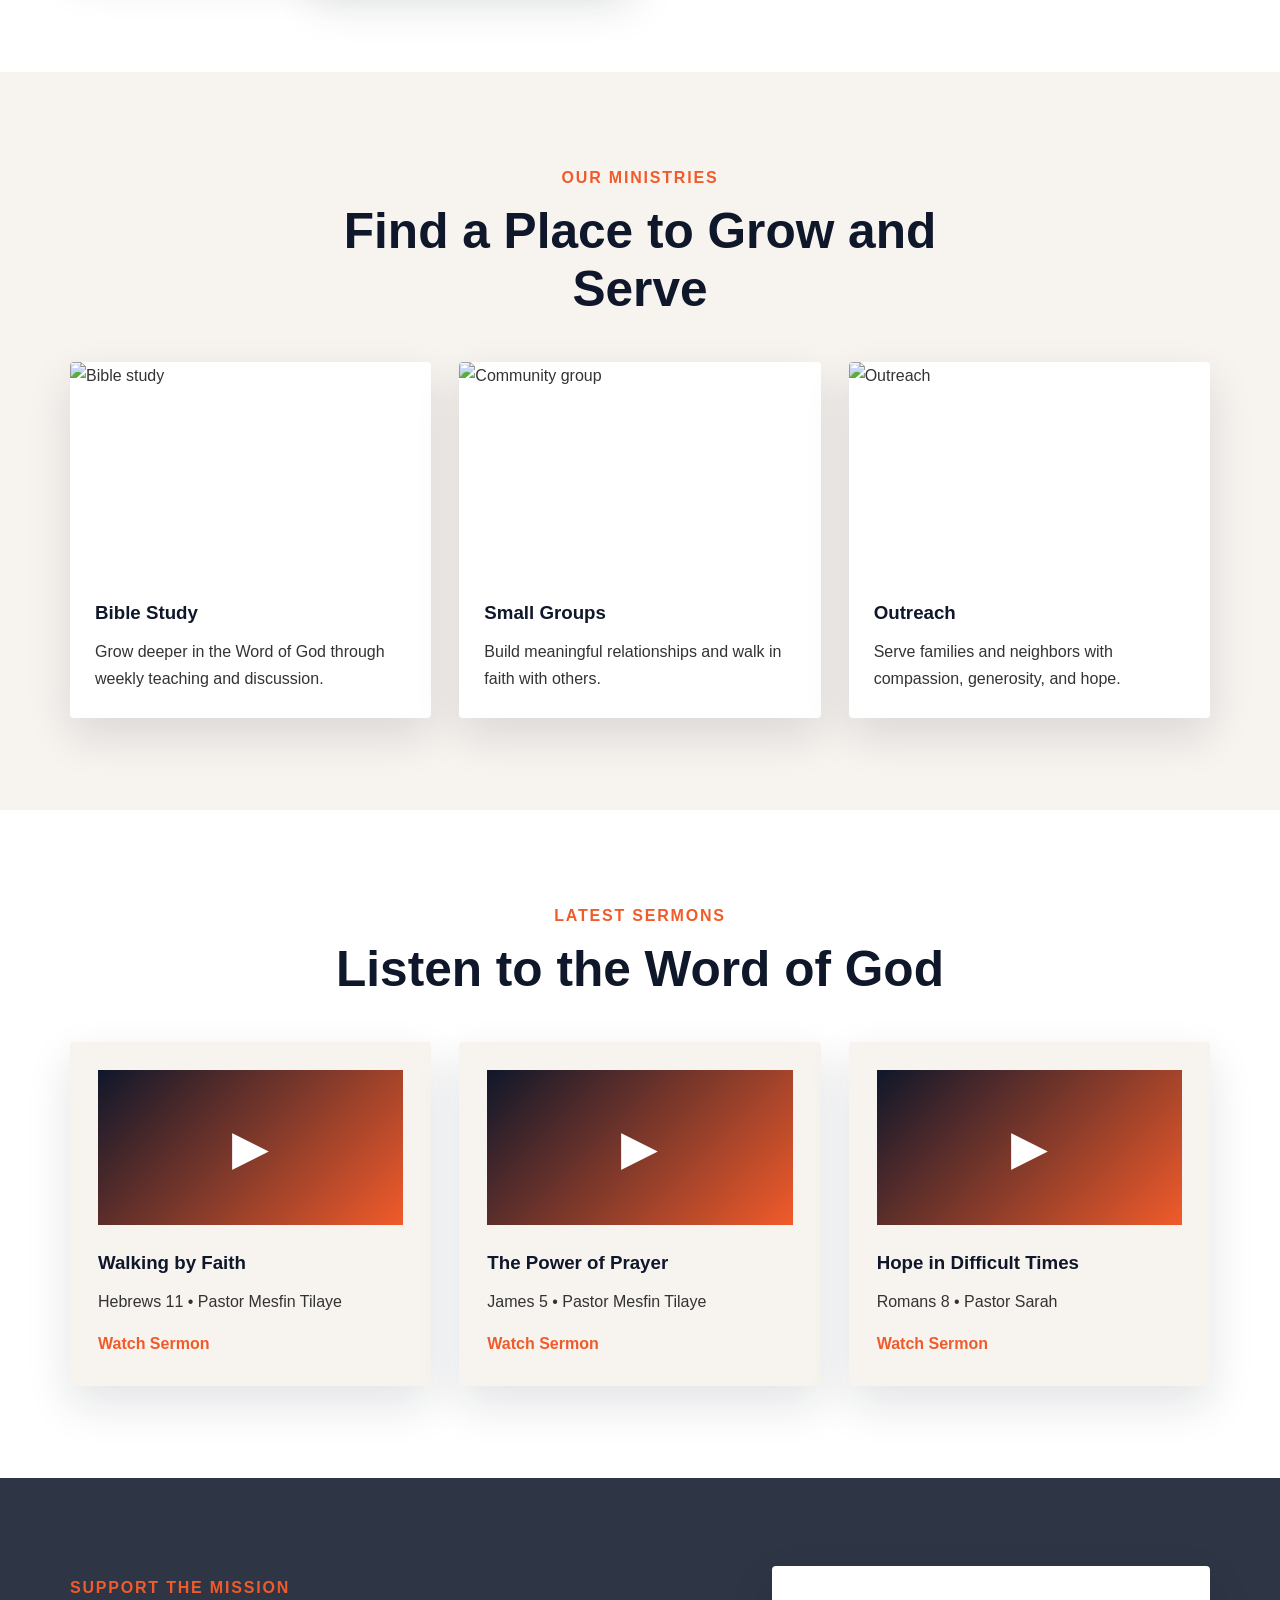
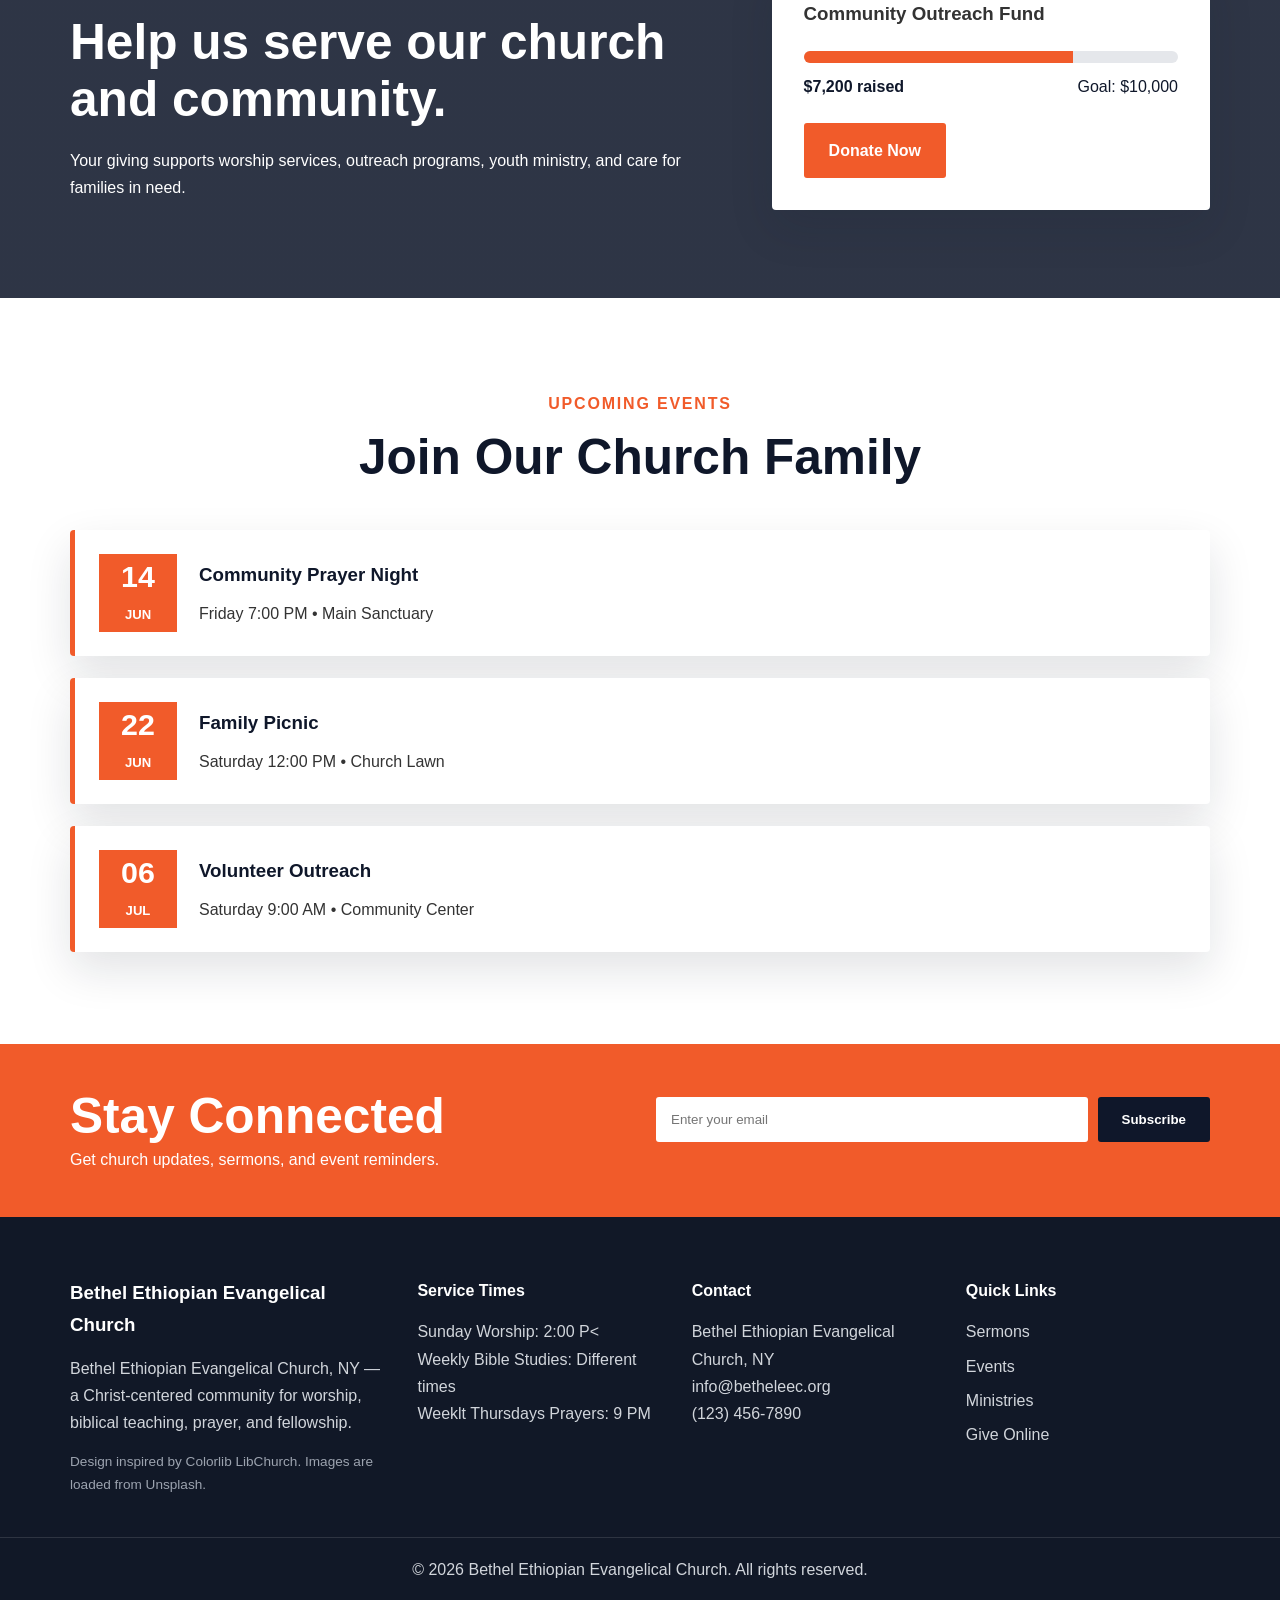
==== commit 0e161e7b: "Uncomment donate link in index.html" ====
--- a/index.html
+++ b/index.html
@@ -18,7 +18,7 @@
     </div>
     <div class="top-right">
       <a href="contact.html">Prayer Request</a>
-      <--! <a href="give.html" class="top-donate">Donate Now</a> -->
+      <!-- <a href="give.html" class="top-donate">Donate Now</a> -->
     </div>
   </div>
 </header>
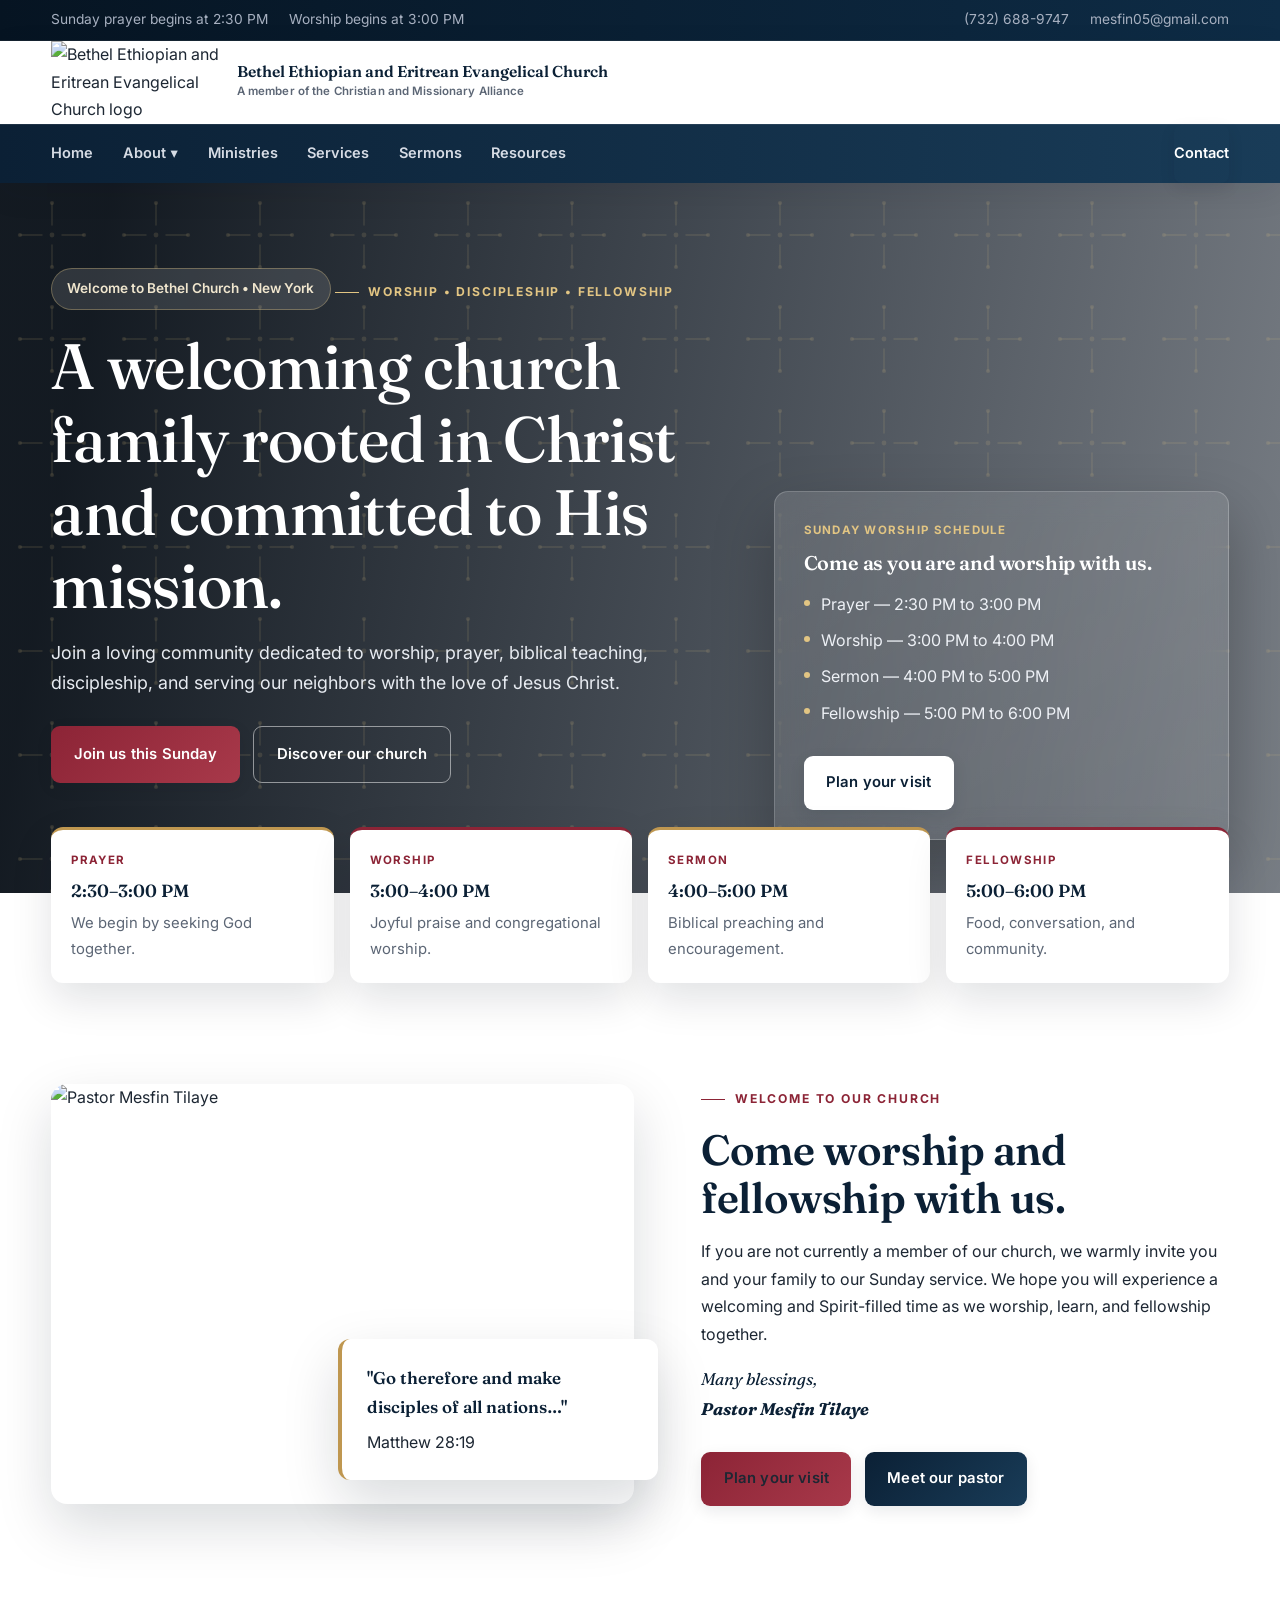
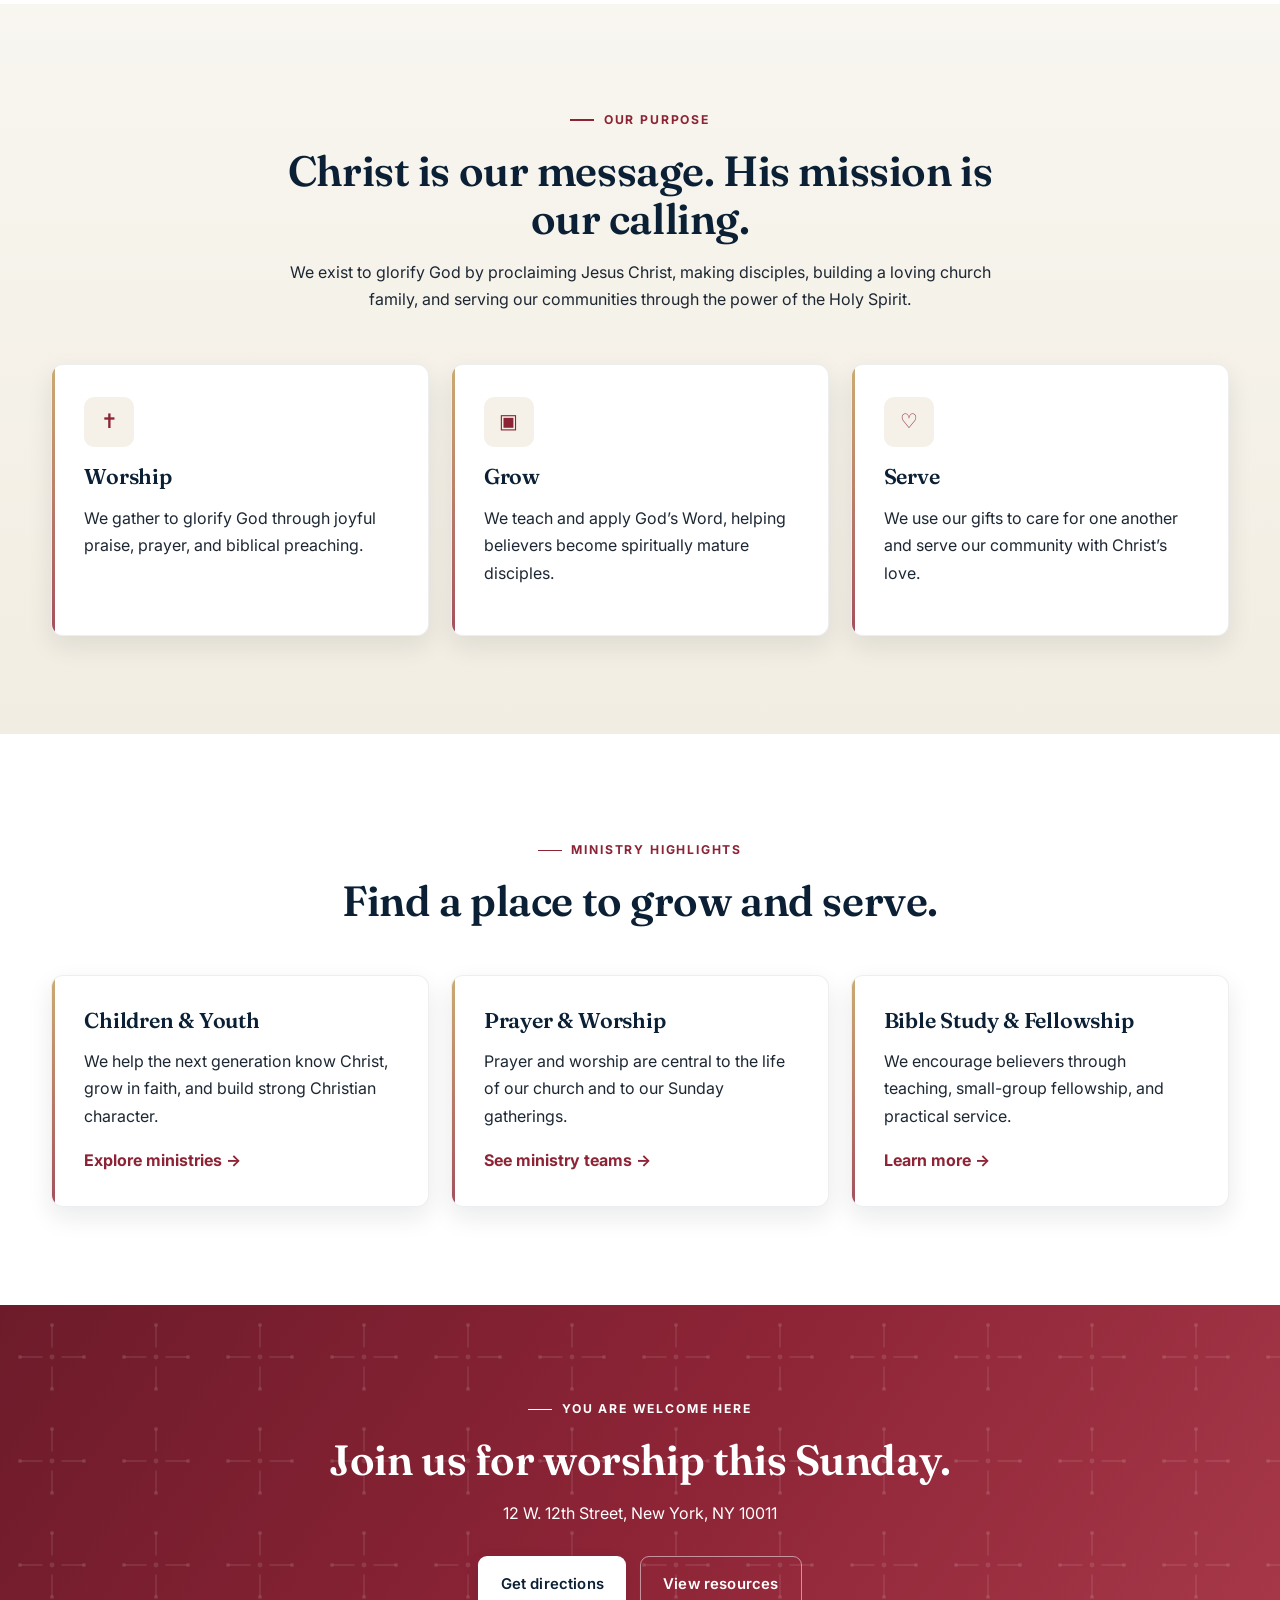
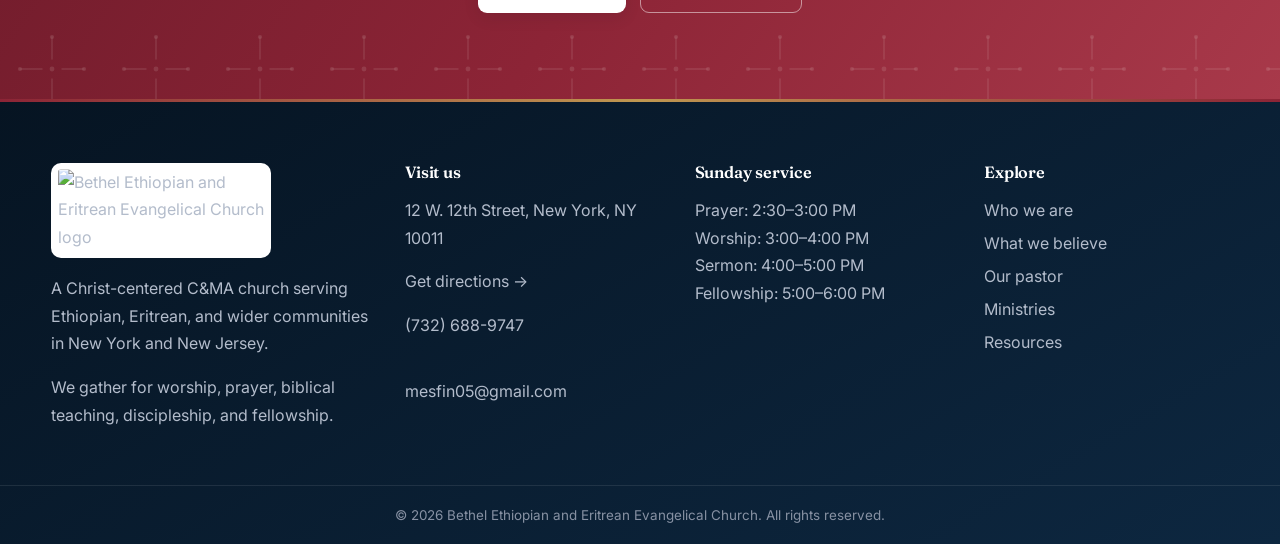
==== commit 00dde3a1: "Modify read me" ====
--- a/index.html
+++ b/index.html
@@ -1,242 +1,195 @@
-<!DOCTYPE html>
+<!doctype html>
 <html lang="en">
 <head>
-  <meta charset="UTF-8" />
-<meta name="viewport" content="width=device-width, initial-scale=1.0" />
-<link rel="stylesheet" href="css/style.css" />
-<link rel="preconnect" href="https://images.unsplash.com">
-
-  <title>Bethel Ethiopian Evangelical Church | Static Website</title>
-  <meta name="description" content="A fully functional static church website inspired by the Colorlib LibChurch layout." />
+  <meta charset="utf-8">
+  <meta name="viewport" content="width=device-width,initial-scale=1">
+  <meta name="description" content="Christ-centered worship, biblical teaching, prayer, fellowship, and service in New York and New Jersey.">
+  <title>Home | Bethel Ethiopian and Eritrean Evangelical Church</title>
+  <link rel="preconnect" href="https://fonts.googleapis.com">
+  <link rel="preconnect" href="https://fonts.gstatic.com" crossorigin>
+  <link href="https://fonts.googleapis.com/css2?family=Fraunces:ital,opsz,wght@0,9..144,400;0,9..144,500;0,9..144,600;0,9..144,700;1,9..144,500;1,9..144,600&family=Inter:wght@400;500;600;700;800;900&display=swap" rel="stylesheet">
+  <link rel="stylesheet" href="css/style.css">
 </head>
 <body>
-<header class="top-header">
-  <div class="container top-row">
-    <div class="top-left">
-      <span>Upcoming Event: Annual Church Retreat</span>
-      <strong id="miniCountdown">Loading...</strong>
+<a class="skip-link" href="#main">Skip to content</a>
+<div class="topbar">
+  <div class="container topbar-inner">
+    <div class="topbar-left">
+      <span>Sunday prayer begins at 2:30 PM</span>
+      <span>Worship begins at 3:00 PM</span>
     </div>
-    <div class="top-right">
-      <a href="contact.html">Prayer Request</a>
-      <!-- <a href="give.html" class="top-donate">Donate Now</a> -->
+    <div class="topbar-right">
+      <a href="tel:+17326889747">(732) 688-9747</a>
+      <a href="mailto:mesfin05@gmail.com">mesfin05@gmail.com</a>
+    </div>
+  </div>
+</div>
+<header class="site-header">
+  <div class="container nav-wrap">
+    <a class="brand" href="index.html">
+      <img src="images/image1.png" alt="Bethel Ethiopian and Eritrean Evangelical Church logo">
+      <span class="brand-text">
+        <strong>Bethel Ethiopian and Eritrean Evangelical Church</strong>
+        <small>A member of the Christian and Missionary Alliance</small>
+      </span>
+    </a>
+    <button class="menu-toggle" aria-label="Open navigation" aria-expanded="false">☰</button>
+  </div>
+  <div class="nav-bar">
+    <div class="container">
+      <nav class="nav" aria-label="Primary navigation">
+        <a href="index.html">Home</a>
+        <div class="dropdown">
+          <button class="dropbtn" aria-haspopup="true">About <span aria-hidden="true">▾</span></button>
+          <div class="dropdown-menu">
+            <a href="about.html#who-we-are">Who we are</a>
+            <a href="about.html#faith">What we believe</a>
+            <a href="about.html#pastor">Our pastor</a>
+          </div>
+        </div>
+        <a href="ministries.html">Ministries</a>
+        <a href="events.html">Services</a>
+        <a href="sermons.html">Sermons</a>
+        <a href="resources.html">Resources</a>
+        <a class="nav-cta" href="contact.html">Contact</a>
+      </nav>
     </div>
   </div>
 </header>
+<main id="main">
 
-<nav class="main-header">
-  <div class="container nav-row">
-    <a href="index.html" class="brand">
-      <span class="brand-icon">✝</span>
-      <span>
-        <strong>Bethel Ethiopian Evangelical Church</strong>
-        <small>Faith • Worship • Community</small>
-      </span>
-    </a>
-
-    <button class="menu-btn" id="menuBtn" aria-label="Open menu">☰</button>
-
-    <div class="menu" id="menu">
-      <a href="index.html">Home</a>
-      <a href="about.html">About</a>
-      <a href="sermons.html">Sermons</a>
-      <a href="events.html">Events</a>
-      <a href="ministries.html">Ministries</a>
-      <a href="contact.html">Contact</a>
-      <--! <a href="give.html" class="donate-btn">Give</a> -->
-    </div>
-  </div>
-</nav>
-
-
-<main>
-  <section class="hero hero-home">
-    <div class="hero-shade"></div>
-    <div class="container hero-inner">
-      <p class="label">Welcome to Bethel Ethiopian Evangelical Church</p>
-      <h1>God is Love, And We Love People</h1>
-      <p class="hero-text">A church family where everyone can worship, grow, serve, and experience the grace of Jesus Christ.</p>
-      <div class="hero-actions">
-        <a href="contact.html" class="btn primary">Plan Your Visit</a>
-        <a href="sermons.html" class="btn outline">Latest Sermons</a>
-      </div>
-    </div>
-  </section>
-
-  <section class="countdown-strip">
-    <div class="container countdown-wrap">
-      <div>
-        <p class="label dark">Next Big Event</p>
-        <h2>Annual Church Retreat</h2>
-        <p>Fellowship Deaconry Center. June 26- June 28</p>
-      </div>
-      <div class="countdown" id="countdown">
-        <div><strong id="days">00</strong><span>Days</span></div>
-        <div><strong id="hours">00</strong><span>Hours</span></div>
-        <div><strong id="minutes">00</strong><span>Minutes</span></div>
-        <div><strong id="seconds">00</strong><span>Seconds</span></div>
-      </div>
-      <a href="events.html" class="btn dark-btn">View Events</a>
-    </div>
-  </section>
-
-  <section class="section welcome">
-    <div class="container split">
-      <div class="image-stack">
-        <img class="main-img" src="https://images.unsplash.com/photo-1490730141103-6cac27aaab94?auto=format&fit=crop&w=1200&q=80" alt="Sunrise and faith">
-        <div class="quote-card">
-          <strong>“For where two or three gather in my name, there am I with them.”</strong>
-          <span>Matthew 18:20</span>
+<section class="hero home-hero">
+  <div class="container hero-content">
+    <div class="hero-grid">
+      <div class="hero-copy">
+        <div class="hero-badge">Welcome to Bethel Church • New York</div>
+        <p class="eyebrow light">Worship • Discipleship • Fellowship</p>
+        <h1>A welcoming church family rooted in Christ and committed to His mission.</h1>
+        <p class="lead">Join a loving community dedicated to worship, prayer, biblical teaching, discipleship, and serving our neighbors with the love of Jesus Christ.</p>
+        <div class="actions">
+          <a class="btn primary" href="events.html">Join us this Sunday</a>
+          <a class="btn ghost" href="about.html">Discover our church</a>
         </div>
       </div>
-      <div>
-        <p class="label dark">About Our Church</p>
-        <h2>We are a church that believes in Jesus, loves God, and serves people.</h2>
-        <p>Bethel Ethiopian Evangelical Church is a Christ-centered community committed to worship, biblical teaching, prayer, discipleship, generosity, and outreach.</p>
-        <p>Whether you are new to faith, returning to church, or looking for a spiritual home, we would love to welcome you.</p>
-        <a href="about.html" class="btn primary">Learn More</a>
-      </div>
+      <aside class="hero-card">
+        <small>Sunday worship schedule</small>
+        <h3>Come as you are and worship with us.</h3>
+        <ul>
+          <li>Prayer — 2:30 PM to 3:00 PM</li>
+          <li>Worship — 3:00 PM to 4:00 PM</li>
+          <li>Sermon — 4:00 PM to 5:00 PM</li>
+          <li>Fellowship — 5:00 PM to 6:00 PM</li>
+        </ul>
+        <div class="actions">
+          <a class="btn light-btn" href="contact.html">Plan your visit</a>
+        </div>
+      </aside>
     </div>
-  </section>
-
-  <section class="section light">
-    <div class="container">
-      <div class="section-title">
-        <p class="label dark">Our Ministries</p>
-        <h2>Find a Place to Grow and Serve</h2>
-      </div>
-      <div class="feature-grid">
-        <article class="feature-card">
-          <img src="https://images.unsplash.com/photo-1504052434569-70ad5836ab65?auto=format&fit=crop&w=900&q=80" alt="Bible study">
-          <div><h3>Bible Study</h3><p>Grow deeper in the Word of God through weekly teaching and discussion.</p></div>
-        </article>
-        <article class="feature-card">
-          <img src="https://images.unsplash.com/photo-1529156069898-49953e39b3ac?auto=format&fit=crop&w=900&q=80" alt="Community group">
-          <div><h3>Small Groups</h3><p>Build meaningful relationships and walk in faith with others.</p></div>
-        </article>
-        <article class="feature-card">
-          <img src="https://images.unsplash.com/photo-1593113598332-cd288d649433?auto=format&fit=crop&w=900&q=80" alt="Outreach">
-          <div><h3>Outreach</h3><p>Serve families and neighbors with compassion, generosity, and hope.</p></div>
-        </article>
-      </div>
-    </div>
-  </section>
-
-  <section class="section sermons-home">
-    <div class="container">
-      <div class="section-title">
-        <p class="label dark">Latest Sermons</p>
-        <h2>Listen to the Word of God</h2>
-      </div>
-      <div class="sermon-grid">
-        <article class="sermon-card">
-          <div class="play">▶</div>
-          <h3>Walking by Faith</h3>
-          <p>Hebrews 11 • Pastor Mesfin Tilaye</p>
-          <a href="sermons.html">Watch Sermon</a>
-        </article>
-        <article class="sermon-card">
-          <div class="play">▶</div>
-          <h3>The Power of Prayer</h3>
-          <p>James 5 • Pastor Mesfin Tilaye</p>
-          <a href="sermons.html">Watch Sermon</a>
-        </article>
-        <article class="sermon-card">
-          <div class="play">▶</div>
-          <h3>Hope in Difficult Times</h3>
-          <p>Romans 8 • Pastor Sarah</p>
-          <a href="sermons.html">Watch Sermon</a>
-        </article>
-      </div>
-    </div>
-  </section>
-
-  <section class="donation-band">
-    <div class="container donation-grid">
-      <div>
-        <p class="label">Support the Mission</p>
-        <h2>Help us serve our church and community.</h2>
-        <p>Your giving supports worship services, outreach programs, youth ministry, and care for families in need.</p>
-      </div>
-      <div class="donation-card">
-        <h3>Community Outreach Fund</h3>
-        <div class="progress"><span style="width:72%"></span></div>
-        <div class="progress-meta"><strong>$7,200 raised</strong><span>Goal: $10,000</span></div>
-        <a href="give.html" class="btn primary">Donate Now</a>
-      </div>
-    </div>
-  </section>
-
-  <section class="section events-section">
-    <div class="container">
-      <div class="section-title">
-        <p class="label dark">Upcoming Events</p>
-        <h2>Join Our Church Family</h2>
-      </div>
-      <div class="events-grid">
-        <article class="event-card">
-          <div class="event-date"><strong>14</strong><span>JUN</span></div>
-          <div><h3>Community Prayer Night</h3><p>Friday 7:00 PM • Main Sanctuary</p></div>
-        </article>
-        <article class="event-card">
-          <div class="event-date"><strong>22</strong><span>JUN</span></div>
-          <div><h3>Family Picnic</h3><p>Saturday 12:00 PM • Church Lawn</p></div>
-        </article>
-        <article class="event-card">
-          <div class="event-date"><strong>06</strong><span>JUL</span></div>
-          <div><h3>Volunteer Outreach</h3><p>Saturday 9:00 AM • Community Center</p></div>
-        </article>
-      </div>
-    </div>
-  </section>
-</main>
-
-<section class="newsletter">
-  <div class="container newsletter-box">
-    <div>
-      <h2>Stay Connected</h2>
-      <p>Get church updates, sermons, and event reminders.</p>
-    </div>
-    <form id="newsletterForm" class="newsletter-form">
-      <input type="email" id="newsletterEmail" placeholder="Enter your email" required>
-      <button type="submit">Subscribe</button>
-      <p id="newsletterMsg" class="small-msg"></p>
-    </form>
   </div>
 </section>
 
+<section class="service-ribbon">
+  <div class="container service-grid">
+    <article><small>Prayer</small><strong>2:30–3:00 PM</strong><p>We begin by seeking God together.</p></article>
+    <article><small>Worship</small><strong>3:00–4:00 PM</strong><p>Joyful praise and congregational worship.</p></article>
+    <article><small>Sermon</small><strong>4:00–5:00 PM</strong><p>Biblical preaching and encouragement.</p></article>
+    <article><small>Fellowship</small><strong>5:00–6:00 PM</strong><p>Food, conversation, and community.</p></article>
+  </div>
+</section>
+
+<section class="section">
+  <div class="container split">
+    <div class="media-card">
+      <img src="images/pastor-mesfin.jpg" alt="Pastor Mesfin Tilaye">
+      <div class="float-card">
+        <strong>"Go therefore and make disciples of all nations…"</strong>
+        <span>Matthew 28:19</span>
+      </div>
+    </div>
+    <div>
+      <p class="eyebrow red">Welcome to our church</p>
+      <h2>Come worship and fellowship with us.</h2>
+      <p>If you are not currently a member of our church, we warmly invite you and your family to our Sunday service. We hope you will experience a welcoming and Spirit-filled time as we worship, learn, and fellowship together.</p>
+      <p class="signature">Many blessings,<br><strong>Pastor Mesfin Tilaye</strong></p>
+      <div class="actions">
+        <a class="btn primary" href="contact.html">Plan your visit</a>
+        <a class="btn secondary" href="about.html#pastor">Meet our pastor</a>
+      </div>
+    </div>
+  </div>
+</section>
+
+<section class="section soft">
+  <div class="container">
+    <div class="section-head">
+      <p class="eyebrow red">Our purpose</p>
+      <h2>Christ is our message. His mission is our calling.</h2>
+      <p>We exist to glorify God by proclaiming Jesus Christ, making disciples, building a loving church family, and serving our communities through the power of the Holy Spirit.</p>
+    </div>
+    <div class="cards three">
+      <article class="card"><div class="icon">✝</div><h3>Worship</h3><p>We gather to glorify God through joyful praise, prayer, and biblical preaching.</p></article>
+      <article class="card"><div class="icon">▣</div><h3>Grow</h3><p>We teach and apply God’s Word, helping believers become spiritually mature disciples.</p></article>
+      <article class="card"><div class="icon">♡</div><h3>Serve</h3><p>We use our gifts to care for one another and serve our community with Christ’s love.</p></article>
+    </div>
+  </div>
+</section>
+
+<section class="section">
+  <div class="container">
+    <div class="section-head">
+      <p class="eyebrow red">Ministry highlights</p>
+      <h2>Find a place to grow and serve.</h2>
+    </div>
+    <div class="teaser-grid">
+      <article class="teaser-card"><h3>Children &amp; Youth</h3><p>We help the next generation know Christ, grow in faith, and build strong Christian character.</p><a class="text-link" href="ministries.html#m3">Explore ministries →</a></article>
+      <article class="teaser-card"><h3>Prayer &amp; Worship</h3><p>Prayer and worship are central to the life of our church and to our Sunday gatherings.</p><a class="text-link" href="ministries.html#m6">See ministry teams →</a></article>
+      <article class="teaser-card"><h3>Bible Study &amp; Fellowship</h3><p>We encourage believers through teaching, small-group fellowship, and practical service.</p><a class="text-link" href="ministries.html#m5">Learn more →</a></article>
+    </div>
+  </div>
+</section>
+
+<section class="cta">
+  <div class="container">
+    <p class="eyebrow">You are welcome here</p>
+    <h2>Join us for worship this Sunday.</h2>
+    <p>12 W. 12th Street, New York, NY 10011</p>
+    <div class="actions" style="justify-content:center">
+      <a class="btn light-btn" href="contact.html">Get directions</a>
+      <a class="btn ghost" href="resources.html">View resources</a>
+    </div>
+  </div>
+</section>
+
+</main>
 <footer class="footer">
   <div class="container footer-grid">
     <div>
-      <h3>Bethel Ethiopian Evangelical Church</h3>
-      <p>Bethel Ethiopian Evangelical Church, NY — a Christ-centered community for worship, biblical teaching, prayer, and fellowship.</p>
-      <p class="credit">Design inspired by Colorlib LibChurch. Images are loaded from Unsplash.</p>
+      <img class="footer-logo" src="images/image1.png" alt="Bethel Ethiopian and Eritrean Evangelical Church logo">
+      <p>A Christ-centered C&amp;MA church serving Ethiopian, Eritrean, and wider communities in New York and New Jersey.</p>
+      <p>We gather for worship, prayer, biblical teaching, discipleship, and fellowship.</p>
     </div>
     <div>
-      <h4>Service Times</h4>
-      <p>Sunday Worship: 2:00 P<</p>
-      <p>Weekly Bible Studies: Different times</p>
-      <p>Weeklt Thursdays Prayers: 9 PM</p>
+      <h3>Visit us</h3>
+      <p>12 W. 12th Street, New York, NY 10011</p>
+      <p><a href="https://www.google.com/maps/search/?api=1&query=12+W+12th+Street+New+York+NY+10011" target="_blank" rel="noopener">Get directions →</a></p>
+      <p><a href="tel:+17326889747">(732) 688-9747</a><br><a href="mailto:mesfin05@gmail.com">mesfin05@gmail.com</a></p>
     </div>
     <div>
-      <h4>Contact</h4>
-      <p>Bethel Ethiopian Evangelical Church, NY</p>
-      <p>info@betheleec.org</p>
-      <p>(123) 456-7890</p>
+      <h3>Sunday service</h3>
+      <p>Prayer: 2:30–3:00 PM<br>Worship: 3:00–4:00 PM<br>Sermon: 4:00–5:00 PM<br>Fellowship: 5:00–6:00 PM</p>
     </div>
     <div>
-      <h4>Quick Links</h4>
-      <a href="sermons.html">Sermons</a>
-      <a href="events.html">Events</a>
+      <h3>Explore</h3>
+      <a href="about.html#who-we-are">Who we are</a>
+      <a href="about.html#faith">What we believe</a>
+      <a href="about.html#pastor">Our pastor</a>
       <a href="ministries.html">Ministries</a>
-      <a href="give.html">Give Online</a>
+      <a href="resources.html">Resources</a>
     </div>
   </div>
-  <div class="footer-bottom">
-    <p>&copy; 2026 Bethel Ethiopian Evangelical Church. All rights reserved.</p>
-  </div>
+  <div class="footer-bottom">© <span id="year"></span> Bethel Ethiopian and Eritrean Evangelical Church. All rights reserved.</div>
 </footer>
-
+<button class="back-top" aria-label="Back to top">↑</button>
 <script src="js/main.js"></script>
-
 </body>
-</html>
+</html>
--- a/css/style.css
+++ b/css/style.css
@@ -1,20 +1,283 @@
-*{margin:0;padding:0;box-sizing:border-box}
-:root{--orange:#f15b2a;--dark:#111827;--deep:#0f172a;--text:#333;--muted:#6b7280;--light:#f7f3ef;--white:#fff;--shadow:0 18px 45px rgba(15,23,42,.12)}
-body{font-family:Arial,Helvetica,sans-serif;color:var(--text);line-height:1.7;background:#fff}
-img{max-width:100%;display:block} a{text-decoration:none;color:inherit}.container{width:min(1140px,92%);margin:0 auto}
-.top-header{background:var(--deep);color:#fff;font-size:.92rem}.top-row{display:flex;justify-content:space-between;gap:18px;align-items:center;min-height:48px}.top-left,.top-right{display:flex;gap:18px;align-items:center;flex-wrap:wrap}.top-left strong{color:var(--orange)}.top-right a{color:#fff}.top-donate{background:var(--orange);padding:8px 15px;border-radius:2px;font-weight:bold}
-.main-header{background:#fff;position:sticky;top:0;z-index:1000;box-shadow:0 4px 18px rgba(0,0,0,.06)}.nav-row{display:flex;justify-content:space-between;align-items:center;min-height:86px}.brand{display:flex;align-items:center;gap:12px}.brand-icon{background:var(--orange);color:#fff;width:46px;height:46px;display:grid;place-items:center;border-radius:50%;font-size:1.35rem}.brand strong{display:block;color:var(--deep);font-size:1.3rem}.brand small{display:block;color:var(--muted);font-weight:bold}.menu{display:flex;gap:25px;align-items:center;font-weight:bold}.menu a:hover{color:var(--orange)}.donate-btn{background:var(--orange);color:#fff!important;padding:12px 21px;border-radius:3px}.menu-btn{display:none;background:var(--orange);color:#fff;border:0;border-radius:3px;padding:10px 13px;font-size:1.25rem}
-.hero{position:relative;min-height:76vh;display:flex;align-items:center;color:#fff;background-size:cover;background-position:center}.hero-home{background-image:url('https://images.unsplash.com/photo-1438032005730-c779502df39b?auto=format&fit=crop&w=1800&q=80')}.hero-shade{position:absolute;inset:0;background:linear-gradient(90deg,rgba(15,23,42,.84),rgba(15,23,42,.35))}.hero-inner{position:relative;max-width:760px}.label{color:var(--orange);font-weight:900;letter-spacing:1.8px;text-transform:uppercase;margin-bottom:12px}.label.dark{color:var(--orange)}.hero h1{font-size:clamp(2.8rem,7vw,5.8rem);line-height:1.03;margin-bottom:20px}.hero-text{font-size:1.22rem;max-width:670px;margin-bottom:30px}.hero-actions{display:flex;gap:14px;flex-wrap:wrap}.btn{border:0;display:inline-block;padding:14px 25px;border-radius:3px;font-weight:900;cursor:pointer;transition:.2s}.btn:hover{transform:translateY(-2px);opacity:.92}.primary{background:var(--orange);color:#fff}.outline{border:2px solid #fff;color:#fff}.dark-btn{background:var(--deep);color:#fff}
-.countdown-strip{background:var(--orange);color:#fff;padding:34px 0}.countdown-wrap{display:grid;grid-template-columns:1fr auto auto;gap:30px;align-items:center}.countdown-strip .label{color:#fff}.countdown-wrap h2{color:#fff;margin:0}.countdown{display:flex;gap:12px}.countdown div{background:rgba(255,255,255,.18);padding:13px 15px;text-align:center;min-width:82px}.countdown strong{display:block;font-size:1.7rem;line-height:1}.countdown span{font-size:.8rem;text-transform:uppercase;font-weight:bold}
-.section{padding:92px 0}.light{background:var(--light)}.split{display:grid;grid-template-columns:1fr 1fr;gap:54px;align-items:center}h2{font-size:clamp(2rem,4vw,3.1rem);line-height:1.16;color:var(--deep);margin-bottom:18px}.section-title{text-align:center;max-width:720px;margin:0 auto 44px}.image-stack{position:relative}.main-img{border-radius:4px;box-shadow:var(--shadow);height:440px;width:100%;object-fit:cover}.quote-card{position:absolute;right:-20px;bottom:-24px;background:#fff;padding:22px;box-shadow:var(--shadow);max-width:320px;border-left:5px solid var(--orange)}.quote-card strong{display:block;color:var(--deep);margin-bottom:8px}.quote-card span{color:var(--orange);font-weight:bold}
-.feature-grid{display:grid;grid-template-columns:repeat(3,1fr);gap:28px}.feature-card{background:#fff;box-shadow:var(--shadow);border-radius:4px;overflow:hidden}.feature-card img{height:210px;width:100%;object-fit:cover}.feature-card div{padding:25px}.feature-card h3,.sermon-card h3,.event-card h3,.value-card h3{color:var(--deep);margin-bottom:9px}
-.sermon-grid{display:grid;grid-template-columns:repeat(3,1fr);gap:28px}.sermon-card{background:#fff;padding:28px;box-shadow:var(--shadow);border-radius:4px}.sermons-home .sermon-card{background:var(--light)}.play{height:155px;background:linear-gradient(135deg,var(--deep),var(--orange));color:#fff;display:grid;place-items:center;font-size:3rem;margin-bottom:22px}.sermon-card a{display:inline-block;color:var(--orange);font-weight:900;margin-top:15px}
-.donation-band{background:linear-gradient(rgba(15,23,42,.87),rgba(15,23,42,.87)),url('https://images.unsplash.com/photo-1593113630400-ea4288922497?auto=format&fit=crop&w=1800&q=80');background-size:cover;background-position:center;color:#fff;padding:88px 0}.donation-band h2{color:#fff}.donation-grid{display:grid;grid-template-columns:1.2fr .8fr;gap:44px;align-items:center}.donation-card{background:#fff;color:var(--text);padding:32px;box-shadow:var(--shadow);border-radius:4px}.white-card{background:#fff}.progress{height:12px;background:#e5e7eb;border-radius:20px;overflow:hidden;margin:22px 0 10px}.progress span{display:block;height:100%;background:var(--orange)}.progress-meta{display:flex;justify-content:space-between;gap:14px;margin-bottom:22px;color:var(--deep)}
-.events-grid,.events-list-page{display:grid;gap:22px}.event-card{background:#fff;box-shadow:var(--shadow);border-radius:4px;padding:24px;display:flex;align-items:center;gap:22px;border-left:5px solid var(--orange)}.event-card.large{align-items:flex-start}.event-date{background:var(--orange);color:#fff;min-width:78px;height:78px;display:grid;place-items:center;text-align:center}.event-date strong{font-size:1.9rem;line-height:1}.event-date span{font-weight:900;font-size:.82rem}
-.newsletter{background:var(--orange);color:#fff;padding:44px 0}.newsletter-box{display:grid;grid-template-columns:1fr 1fr;gap:32px;align-items:center}.newsletter h2{color:#fff;margin:0}.newsletter-form{display:grid;grid-template-columns:1fr auto;gap:10px}.newsletter-form input{padding:15px;border:0;border-radius:3px}.newsletter-form button{background:var(--deep);color:#fff;border:0;padding:0 24px;font-weight:900;border-radius:3px}.small-msg{font-weight:bold;color:var(--orange);margin-top:12px}.newsletter .small-msg{grid-column:1/-1;color:#fff}
-.footer{background:#111827;color:#d1d5db;padding-top:60px}.footer h3,.footer h4{color:#fff;margin-bottom:14px}.footer-grid{display:grid;grid-template-columns:1.3fr 1fr 1fr 1fr;gap:30px;padding-bottom:40px}.footer a{display:block;color:#d1d5db;margin-bottom:7px}.credit{font-size:.85rem;color:#9ca3af;margin-top:14px}.footer-bottom{text-align:center;border-top:1px solid rgba(255,255,255,.12);padding:18px}
-.page-hero{min-height:360px;color:#fff;display:flex;align-items:center;text-align:center;background-size:cover;background-position:center;position:relative}.page-hero:before{content:"";position:absolute;inset:0;background:rgba(15,23,42,.72)}.page-hero .container{position:relative}.page-hero h1{font-size:clamp(2.5rem,6vw,4.6rem);line-height:1.08}.about-hero{background-image:url('https://images.unsplash.com/photo-1511632765486-a01980e01a18?auto=format&fit=crop&w=1800&q=80')}.sermons-hero{background-image:url('https://images.unsplash.com/photo-1504052434569-70ad5836ab65?auto=format&fit=crop&w=1800&q=80')}.events-hero{background-image:url('https://images.unsplash.com/photo-1529156069898-49953e39b3ac?auto=format&fit=crop&w=1800&q=80')}.ministries-hero{background-image:url('https://images.unsplash.com/photo-1593113598332-cd288d649433?auto=format&fit=crop&w=1800&q=80')}.contact-hero{background-image:url('https://images.unsplash.com/photo-1490730141103-6cac27aaab94?auto=format&fit=crop&w=1800&q=80')}.give-hero{background-image:url('https://images.unsplash.com/photo-1593113630400-ea4288922497?auto=format&fit=crop&w=1800&q=80')}
-.value-grid,.team-grid{display:grid;grid-template-columns:repeat(4,1fr);gap:24px}.value-card,.team-card,.form-card,.contact-info,.light-card{background:#fff;box-shadow:var(--shadow);padding:28px;border-radius:4px}.value-card span{color:var(--orange);font-weight:900;font-size:1.5rem}.team-grid{grid-template-columns:repeat(3,1fr)}.team-card{text-align:center}.team-card img{height:270px;width:100%;object-fit:cover;margin-bottom:18px}.filter-bar{display:flex;justify-content:center;gap:12px;flex-wrap:wrap;margin-bottom:35px}.filter{border:0;background:#fff;color:var(--deep);padding:11px 22px;border-radius:3px;font-weight:900;cursor:pointer}.filter.active{background:var(--orange);color:#fff}
-.contact-grid{display:grid;grid-template-columns:1fr 1fr;gap:42px;align-items:start}.form-card label{display:block;margin-top:14px;margin-bottom:6px;font-weight:900}.form-card input,.form-card textarea{width:100%;padding:14px;border:1px solid #ddd;border-radius:3px;font-family:inherit}.form-card button{margin-top:16px}.form-card.wide{max-width:760px;margin:0 auto}.map-box{min-height:230px;background:var(--light);border:2px dashed #d1d5db;display:grid;place-items:center;text-align:center;color:var(--muted);margin-top:22px}.light-card{background:var(--light)}
-@media(max-width:960px){.menu-btn{display:block}.menu{display:none;position:absolute;left:0;right:0;top:86px;background:#fff;box-shadow:0 12px 25px rgba(0,0,0,.08);padding:22px 4%;flex-direction:column;align-items:flex-start}.menu.show{display:flex}.top-row,.countdown-wrap,.split,.feature-grid,.sermon-grid,.donation-grid,.newsletter-box,.footer-grid,.contact-grid,.value-grid,.team-grid{grid-template-columns:1fr}.top-row{padding:12px 0}.countdown{flex-wrap:wrap}.quote-card{position:static;margin-top:-10px}.main-img{height:330px}.newsletter-form{grid-template-columns:1fr}.newsletter-form button{padding:14px}.hero{min-height:68vh}.event-card{align-items:flex-start}}
-@media(max-width:560px){.top-left,.top-right{gap:10px}.countdown div{min-width:70px}.section{padding:64px 0}.event-card{flex-direction:column}.hero h1{font-size:2.65rem}.brand strong{font-size:1.1rem}}
+:root{
+  --navy:#0b2035;
+  --navy-2:#061422;
+  --navy-3:#193c58;
+  --burgundy:#8c2436;
+  --burgundy-2:#6d1b2a;
+  --burgundy-light:#a8394a;
+  --gold:#bf9750;
+  --gold-light:#e2c583;
+  --gold-deep:#96793e;
+  --cream:#f5f1e8;
+  --paper:#ffffff;
+  --ink:#1d2733;
+  --muted:#5c6675;
+  --line:#e5ddce;
+  --shadow:0 22px 55px rgba(6,20,34,.15);
+  --shadow-soft:0 10px 26px rgba(6,20,34,.09);
+  --shadow-tight:0 5px 16px rgba(6,20,34,.09);
+  --serif:"Fraunces",Georgia,"Times New Roman",serif;
+  --sans:"Inter",ui-sans-serif,system-ui,-apple-system,"Segoe UI",Arial,sans-serif;
+}
+
+/* cross-motif texture, a signature detail used sparingly (data-uri, no network needed) */
+:root{
+  --cross-gold:url("data:image/svg+xml,%3Csvg xmlns='http://www.w3.org/2000/svg' width='104' height='104'%3E%3Cg fill='none' stroke='%23e2c583' stroke-width='1.4' stroke-linecap='round' opacity='.4'%3E%3Cpath d='M52 20v22M52 62v22M20 52h22M62 52h22'/%3E%3C/g%3E%3Cg fill='%23e2c583' opacity='.4'%3E%3Ccircle cx='52' cy='20' r='2.1'/%3E%3Ccircle cx='52' cy='84' r='2.1'/%3E%3Ccircle cx='20' cy='52' r='2.1'/%3E%3Ccircle cx='84' cy='52' r='2.1'/%3E%3Ccircle cx='52' cy='52' r='2.4'/%3E%3C/g%3E%3C/svg%3E");
+  --cross-cream:url("data:image/svg+xml,%3Csvg xmlns='http://www.w3.org/2000/svg' width='104' height='104'%3E%3Cg fill='none' stroke='%23f5f1e8' stroke-width='1.4' stroke-linecap='round' opacity='.4'%3E%3Cpath d='M52 20v22M52 62v22M20 52h22M62 52h22'/%3E%3C/g%3E%3Cg fill='%23f5f1e8' opacity='.4'%3E%3Ccircle cx='52' cy='20' r='2.1'/%3E%3Ccircle cx='52' cy='84' r='2.1'/%3E%3Ccircle cx='20' cy='52' r='2.1'/%3E%3Ccircle cx='84' cy='52' r='2.1'/%3E%3Ccircle cx='52' cy='52' r='2.4'/%3E%3C/g%3E%3C/svg%3E");
+}
+
+*{box-sizing:border-box}
+html{scroll-behavior:smooth}
+body{margin:0;font-family:var(--sans);color:var(--ink);line-height:1.72;background:var(--paper);-webkit-font-smoothing:antialiased}
+img{max-width:100%;display:block}
+a{text-decoration:none;color:inherit}
+p{margin:0 0 1rem}
+ul{margin:0;padding-left:1.2rem}
+.container{width:min(1260px,92%);margin:auto}
+:focus-visible{outline:2.5px solid var(--gold);outline-offset:3px;border-radius:4px}
+.skip-link{position:fixed;left:1rem;top:-100px;padding:.8rem 1rem;background:#fff;color:var(--navy);z-index:9999;border-radius:10px;box-shadow:var(--shadow-soft)}
+.skip-link:focus{top:1rem}
+h1,h2,h3,h4{font-family:var(--serif);font-optical-sizing:auto;font-weight:600;line-height:1.14;color:var(--navy);margin:0 0 1rem;letter-spacing:-.01em}
+h1{font-size:clamp(2.6rem,5vw,4.6rem);color:#fff;font-weight:500}
+h2{font-size:clamp(1.85rem,3.3vw,2.8rem)}
+h3{font-size:1.34rem;font-weight:600}
+.lead{font-size:1.12rem;color:#e7ebf1;max-width:760px;font-weight:400;line-height:1.65}
+.eyebrow{display:inline-flex;align-items:center;gap:.6rem;font-size:.76rem;letter-spacing:.15em;text-transform:uppercase;font-weight:700;color:var(--gold-deep);margin:0 0 1rem;font-family:var(--sans)}
+.eyebrow::before{content:"";width:24px;height:1.5px;background:currentColor;display:inline-block}
+.eyebrow.red{color:var(--burgundy)}
+.eyebrow.light{color:var(--gold-light)}
+.muted{color:var(--muted)}
+
+/* topbar */
+.topbar{background:linear-gradient(90deg,var(--navy-2),#0e2c46);color:#a7b0c0;font-size:.86rem;border-bottom:1px solid rgba(255,255,255,.06)}
+.topbar-inner{min-height:40px;display:flex;justify-content:space-between;align-items:center;gap:1rem}
+.topbar-left,.topbar-right{display:flex;align-items:center;gap:1.3rem;flex-wrap:wrap}
+.topbar a{transition:color .15s ease}
+.topbar a:hover{color:var(--gold-light)}
+
+/* header: identity row */
+.site-header{position:sticky;top:0;z-index:1000;box-shadow:0 10px 30px rgba(6,20,34,.08)}
+.nav-wrap{min-height:82px;display:flex;justify-content:space-between;align-items:center;gap:1rem;background:rgba(255,255,255,.98);backdrop-filter:blur(10px)}
+.brand{display:flex;align-items:center;gap:.85rem;min-width:0}
+.brand img{width:172px;height:auto;flex:none}
+.brand-text{display:flex;flex-direction:column;min-width:0}
+.brand-text strong{font-family:var(--serif);font-size:.98rem;font-weight:600;line-height:1.28;color:var(--navy);white-space:nowrap}
+.brand-text small{font-size:.72rem;color:var(--muted);font-weight:600;letter-spacing:.01em;white-space:nowrap}
+.menu-toggle{display:none;border:0;background:var(--navy);color:#fff;font-size:1.25rem;border-radius:9px;padding:.56rem .74rem;cursor:pointer;flex:none}
+
+/* header: navigation row (its own bar, so it never fights the identity row for space) */
+.nav-bar{background:linear-gradient(90deg,var(--navy),var(--navy-3));border-top:1px solid rgba(255,255,255,.08)}
+.nav{display:flex;align-items:center;gap:1.85rem;font-weight:600;font-size:.91rem;color:#e7ebf3;flex-wrap:nowrap;white-space:nowrap}
+.nav>a,.dropbtn{position:relative;padding:1.05rem 0;border:0;background:none;font:inherit;color:inherit;cursor:pointer;white-space:nowrap;display:inline-flex;align-items:center;gap:.3rem;opacity:.92}
+.nav>a::after,.dropbtn::after{content:"";position:absolute;left:0;right:0;bottom:.78rem;height:2px;background:var(--gold-light);transform:scaleX(0);transition:transform .2s ease;transform-origin:left}
+.nav>a:hover,.dropbtn:hover{opacity:1;color:#fff}
+.nav>a:hover::after,.dropbtn:hover::after{transform:scaleX(1)}
+.dropdown{position:relative;flex:none}
+.dropdown-menu{display:none;position:absolute;top:100%;left:-14px;margin-top:2px;background:#fff;min-width:200px;padding:.5rem;border-top:3px solid var(--gold);box-shadow:var(--shadow);border-radius:0 0 10px 10px;z-index:20}
+.dropdown:hover .dropdown-menu,.dropdown:focus-within .dropdown-menu{display:block}
+.dropdown-menu a{display:block;padding:.64rem .8rem;border-radius:8px;font-weight:600;white-space:normal;color:var(--ink)}
+.dropdown-menu a:hover{background:var(--cream);color:var(--burgundy)}
+.nav-cta{margin-left:auto;background:linear-gradient(135deg,var(--burgundy),var(--burgundy-light));color:#fff!important;padding:.62rem 1.15rem;border-radius:8px;box-shadow:var(--shadow-tight);transition:transform .2s ease,box-shadow .2s ease;opacity:1!important}
+.nav-cta:hover{transform:translateY(-1px);box-shadow:var(--shadow-soft)}
+.nav-cta::after{display:none!important}
+
+/* hero */
+.hero,.page-hero{position:relative;overflow:hidden;color:#fff;background-size:cover;background-position:center}
+.hero::before,.page-hero::before{content:"";position:absolute;inset:0;background:linear-gradient(100deg,rgba(5,12,20,.94) 8%,rgba(8,17,28,.76) 52%,rgba(9,19,32,.55) 100%)}
+.hero::after{content:"";position:absolute;inset:0;background-image:var(--cross-gold);background-size:104px 104px;opacity:.35;pointer-events:none}
+.hero{min-height:710px;display:flex;align-items:center}
+.page-hero{min-height:370px;display:flex;align-items:center;text-align:center}
+.page-hero::before{background:linear-gradient(0deg,rgba(5,12,20,.84),rgba(9,19,32,.82))}
+.hero-content,.page-hero .container{position:relative;z-index:1}
+.hero-grid{display:grid;grid-template-columns:minmax(0,1.05fr) minmax(320px,.7fr);gap:2.5rem;align-items:end}
+.hero-copy{padding:5rem 0 6.6rem;animation:riseIn .8s cubic-bezier(.2,.7,.2,1) both}
+.hero p{margin-bottom:1.2rem}
+.hero-card{position:relative;z-index:1;background:linear-gradient(150deg,rgba(255,255,255,.13),rgba(255,255,255,.05));border:1px solid rgba(255,255,255,.2);backdrop-filter:blur(14px);padding:1.8rem;border-radius:14px;box-shadow:0 26px 60px rgba(0,0,0,.25);margin-bottom:3rem;animation:riseIn .9s .1s cubic-bezier(.2,.7,.2,1) both}
+.hero-card h3,.hero-card strong,.hero-card p{color:#fff}
+.hero-card h3{font-size:1.24rem}
+.hero-card small{display:block;color:var(--gold-light);font-weight:700;letter-spacing:.11em;text-transform:uppercase;margin-bottom:.7rem;font-size:.72rem}
+.hero-card ul{padding-left:0;list-style:none;color:#eef1f6;display:grid;gap:.55rem}
+.hero-card ul li{padding-left:1.1rem;position:relative}
+.hero-card ul li::before{content:"";position:absolute;left:0;top:.55em;width:6px;height:6px;border-radius:50%;background:var(--gold-light)}
+.hero-badge{display:inline-flex;align-items:center;gap:.7rem;background:rgba(255,255,255,.12);border:1px solid rgba(226,197,131,.35);padding:.5rem .95rem;border-radius:999px;color:#f0e6ce;font-weight:600;font-size:.85rem;margin-bottom:1.3rem}
+.actions{display:flex;gap:.85rem;flex-wrap:wrap;margin-top:1.8rem}
+.btn{display:inline-flex;align-items:center;justify-content:center;gap:.55rem;border:0;border-radius:9px;padding:.9rem 1.4rem;font-weight:600;font-size:.93rem;cursor:pointer;transition:transform .2s ease,opacity .2s ease,background .2s ease,box-shadow .2s ease;box-shadow:var(--shadow-tight);letter-spacing:.01em}
+.btn:hover{transform:translateY(-2px);box-shadow:var(--shadow-soft)}
+.primary{background:linear-gradient(135deg,var(--burgundy),var(--burgundy-light))}
+.primary:hover{background:linear-gradient(135deg,var(--burgundy-2),var(--burgundy))}
+.secondary{background:linear-gradient(135deg,var(--navy),var(--navy-3));color:#fff}
+.secondary:hover{background:var(--navy-3)}
+.ghost{border:1.5px solid rgba(255,255,255,.5);color:#fff;background:transparent;box-shadow:none}
+.ghost:hover{background:rgba(255,255,255,.1);border-color:#fff}
+.light-btn{background:#fff;color:var(--navy)}
+.light-btn:hover{background:var(--cream)}
+
+@keyframes riseIn{from{opacity:0;transform:translateY(18px)}to{opacity:1;transform:translateY(0)}}
+
+.service-ribbon{margin-top:-66px;position:relative;z-index:5}
+.service-grid{display:grid;grid-template-columns:repeat(4,1fr);gap:1rem}
+.service-grid article{background:#fff;border-radius:12px;padding:1.3rem 1.25rem;box-shadow:0 16px 42px rgba(6,20,34,.12);border-top:3px solid var(--gold);transition:transform .22s ease,box-shadow .22s ease}
+.service-grid article:nth-child(even){border-top-color:var(--burgundy)}
+.service-grid article:hover{transform:translateY(-3px);box-shadow:0 22px 46px rgba(6,20,34,.17)}
+.service-grid small{display:block;text-transform:uppercase;letter-spacing:.12em;color:var(--burgundy);font-weight:700;margin-bottom:.35rem;font-size:.72rem}
+.service-grid strong{display:block;color:var(--navy);font-size:1.1rem;margin-bottom:.3rem;font-family:var(--serif);font-weight:600}
+.service-grid p{margin:0;color:var(--muted);font-size:.93rem}
+
+.section{padding:98px 0}
+.section.soft{background:linear-gradient(180deg,#f8f6f0,#f2ede2);position:relative}
+.section.navy{background:linear-gradient(150deg,var(--navy),var(--navy-3));color:#fff}
+.section.navy h2,.section.navy h3,.section.navy .eyebrow{color:#fff}
+.section-head{text-align:center;max-width:740px;margin:0 auto 3.1rem}
+.split{display:grid;grid-template-columns:1.05fr .95fr;gap:4.2rem;align-items:center}
+.media-card{position:relative}
+.media-card img{width:100%;height:100%;min-height:420px;object-fit:cover;border-radius:16px;box-shadow:var(--shadow)}
+.float-card{position:absolute;right:-24px;bottom:24px;max-width:320px;background:#fff;padding:1.45rem 1.55rem;border-radius:12px;border-left:4px solid var(--gold);box-shadow:var(--shadow)}
+.float-card strong{display:block;margin-bottom:.5rem;color:var(--navy);font-family:var(--serif);font-weight:600;font-size:1.06rem}
+.signature{font-family:var(--serif);font-style:italic;color:var(--navy);font-size:1.06rem}
+.text-link{color:var(--burgundy);font-weight:700;position:relative}
+.text-link:hover{text-decoration:underline;text-underline-offset:4px}
+.highlight,.verse-card,.visit-card,.info-card{background:#fff;border-radius:14px;padding:2.1rem;box-shadow:var(--shadow)}
+.highlight.dark,.verse-card.dark,.visit-card.dark{background:linear-gradient(150deg,var(--navy-2),var(--navy-3));color:#fff;position:relative;overflow:hidden}
+.highlight.dark::before,.verse-card.dark::before,.visit-card.dark::before{content:"";position:absolute;inset:0;background-image:var(--cross-cream);background-size:104px 104px;opacity:.35;pointer-events:none}
+.highlight.dark>*,.verse-card.dark>*,.visit-card.dark>*{position:relative}
+.highlight.dark h3,.verse-card.dark h3,.visit-card.dark h3,.highlight.dark p,.verse-card.dark p,.visit-card.dark p,.visit-card.dark a{color:#fff}
+.highlight.dark ul{color:#e7ecf4}
+.verse-card blockquote{margin:0 0 1rem;font-family:var(--serif);font-style:italic;font-weight:500;font-size:1.78rem;line-height:1.35}
+.verse-card cite{color:var(--gold-light);font-weight:700;font-style:normal;letter-spacing:.02em}
+.info-grid,.cards,.resource-grid,.teaser-grid{display:grid;gap:1.35rem}
+.cards.three,.teaser-grid{grid-template-columns:repeat(3,1fr)}
+.cards.two,.resource-grid{grid-template-columns:repeat(2,1fr)}
+.card,.resource-card,.teaser-card,.schedule-card,.sermon-card,.ministry-card{position:relative;overflow:hidden;background:#fff;border-radius:12px;padding:2rem;box-shadow:var(--shadow-soft);border:1px solid rgba(6,20,34,.07);transition:transform .22s ease,box-shadow .22s ease}
+.card::before,.resource-card::before,.teaser-card::before,.ministry-card::before{content:"";position:absolute;left:0;top:0;bottom:0;width:3px;background:linear-gradient(var(--gold),var(--burgundy));opacity:.8}
+.card:hover,.resource-card:hover,.teaser-card:hover,.sermon-card:hover,.ministry-card:hover{transform:translateY(-3px);box-shadow:var(--shadow)}
+.icon{display:grid;place-items:center;width:50px;height:50px;border-radius:10px;background:var(--cream);color:var(--burgundy);font-size:1.22rem;margin-bottom:1.1rem;font-family:var(--serif)}
+.compact{grid-template-columns:repeat(3,1fr)!important}
+.pastor-preview img,.pastor-full img{width:100%;border-radius:14px;box-shadow:var(--shadow);object-fit:cover;border:5px solid #fff;outline:1px solid var(--line)}
+.pastor-preview img{height:560px;object-position:50% 18%}
+.pastor-full img{min-height:620px;object-position:50% 12%}
+.cta{background:linear-gradient(125deg,var(--burgundy-2) 0%,var(--burgundy) 50%,var(--burgundy-light) 100%);color:#fff;text-align:center;padding:86px 0;margin-top:0;position:relative;overflow:hidden}
+.cta::before{content:"";position:absolute;inset:0;background-image:var(--cross-cream);background-size:104px 104px;opacity:.3;pointer-events:none}
+.cta>*{position:relative}
+.cta h2,.cta p{color:#fff}
+
+.accordion{max-width:940px;margin:auto;background:#fff;padding:.6rem 1.8rem;border-radius:14px;box-shadow:var(--shadow)}
+.accordion details{border-bottom:1px solid var(--line);padding:1.1rem 0}
+.accordion details:last-child{border-bottom:0}
+.accordion summary{cursor:pointer;font-family:var(--serif);font-size:1.18rem;font-weight:600;color:var(--navy);list-style:none;display:flex;align-items:center;gap:.8rem}
+.accordion summary::-webkit-details-marker{display:none}
+.accordion summary::before{content:"";flex:none;width:8px;height:8px;border-radius:50%;background:var(--gold)}
+.accordion details p{margin-top:.9rem;padding-left:1.6rem}
+.anchor{scroll-margin-top:150px}
+
+.ministry-grid{display:grid;grid-template-columns:repeat(2,1fr);gap:1.3rem}
+.ministry-card{padding:2rem 2.1rem 1.85rem}
+.ministry-card>span{display:grid;place-items:center;width:38px;height:38px;border-radius:9px;background:var(--cream);font-family:var(--serif);font-weight:600;font-size:.9rem;color:var(--burgundy);margin-bottom:1rem}
+.ministry-card small{display:inline-block;margin-top:.8rem;color:var(--burgundy);font-weight:700;letter-spacing:.03em}
+.ministry-card h3{margin-bottom:.8rem}
+
+.schedule{display:grid;gap:1rem;margin-top:1.9rem}
+.schedule-card{display:grid;grid-template-columns:112px 160px 1fr;align-items:start;gap:1rem}
+.schedule-card span{display:inline-flex;align-items:center;justify-content:center;min-height:52px;border-radius:10px;background:var(--cream);font-weight:700;color:var(--burgundy);font-family:var(--serif)}
+.schedule-card strong{font-size:1.12rem;color:var(--navy);font-family:var(--serif);font-weight:600}
+.schedule-card small{display:block;color:var(--muted);font-size:.95rem}
+
+.resource-card span{color:var(--burgundy);font-weight:700}
+.contact-grid{display:grid;grid-template-columns:.9fr 1.1fr;gap:2.2rem;align-items:start}
+.contact-list{display:grid;gap:1rem;margin-top:1.7rem}
+.contact-list a,.contact-list div{position:relative;overflow:hidden;display:block;padding:1rem 1.1rem 1rem 1.3rem;border-radius:10px;background:#fff;box-shadow:var(--shadow-soft);transition:transform .18s ease,box-shadow .18s ease}
+.contact-list a::before,.contact-list div::before{content:"";position:absolute;left:0;top:0;bottom:0;width:3px;background:linear-gradient(var(--gold),var(--burgundy));opacity:.8}
+.contact-list a:hover{transform:translateY(-2px);box-shadow:var(--shadow)}
+.contact-list strong,.contact-list span{display:block}
+.contact-list strong{font-family:var(--serif);color:var(--navy);font-weight:600}
+.contact-form{background:#fff;padding:2.1rem;border-radius:14px;box-shadow:var(--shadow)}
+.contact-form label{display:block;font-weight:600;margin-top:1rem;margin-bottom:.4rem;font-size:.91rem}
+.contact-form input,.contact-form textarea{width:100%;padding:.85rem 1rem;border:1.5px solid #dcd2ba;border-radius:8px;background:#fff;font:inherit;transition:border-color .15s ease,box-shadow .15s ease}
+.contact-form input:focus,.contact-form textarea:focus{outline:none;box-shadow:0 0 0 4px rgba(191,151,80,.16);border-color:var(--gold)}
+.form-note{font-size:.87rem;color:var(--muted);margin-top:.9rem}
+
+.empty-state{text-align:center;max-width:780px;margin:auto;padding:4rem 2rem;background:#fff;border-radius:16px;box-shadow:var(--shadow)}
+.empty-state > span{display:inline-grid;place-items:center;width:66px;height:66px;background:var(--cream);color:var(--burgundy);font-size:1.7rem;border-radius:14px;margin-bottom:1.1rem}
+.empty-state .sermon-grid{margin-top:2.1rem}
+.sermon-grid{display:grid;grid-template-columns:repeat(3,1fr);gap:1.25rem;margin-top:2.1rem}
+.sermon-card .play{display:grid;place-items:center;height:162px;background:linear-gradient(150deg,var(--navy),var(--burgundy));color:#fff;font-size:2.2rem;border-radius:10px;margin-bottom:1.1rem;position:relative;overflow:hidden}
+.sermon-card .play::before{content:"";position:absolute;inset:0;background-image:var(--cross-cream);background-size:80px 80px;opacity:.3}
+.sermon-card .play{z-index:0}
+.sermon-card .play::after{content:"▶";position:relative;z-index:1}
+.sermon-card p{color:var(--muted)}
+
+.stat-band{display:grid;grid-template-columns:repeat(4,1fr);gap:1rem}
+.stat-band .card{padding:1.5rem;text-align:center}
+.stat-band strong{display:block;font-size:1.85rem;color:var(--navy);font-family:var(--serif)}
+.stat-band span{color:var(--muted);font-weight:600}
+
+.footer{background:linear-gradient(150deg,var(--navy-2),#0d2740);color:#b3bccb;padding-top:64px;position:relative}
+.footer::before{content:"";position:absolute;top:0;left:0;right:0;height:3px;background:linear-gradient(90deg,var(--burgundy),var(--gold),var(--burgundy))}
+.footer-grid{display:grid;grid-template-columns:1.25fr 1fr 1fr .95fr;gap:2rem;padding-bottom:2.5rem}
+.footer h3,.footer h4{color:#fff;font-family:var(--serif);font-size:1.02rem;margin-bottom:1rem;font-weight:600}
+.footer a{display:block;margin:.34rem 0;color:#b3bccb;transition:color .15s ease}
+.footer a:hover{color:var(--gold-light)}
+.footer-logo{width:220px;background:#fff;padding:.4rem;border-radius:10px;margin-bottom:1.1rem}
+.footer-bottom{border-top:1px solid rgba(255,255,255,.09);padding:1.1rem 0;text-align:center;font-size:.84rem;color:#8791a3}
+.back-top{position:fixed;right:1.2rem;bottom:1.2rem;border:0;background:var(--burgundy);color:#fff;width:44px;height:44px;border-radius:10px;font-size:1.1rem;display:none;cursor:pointer;box-shadow:var(--shadow);transition:transform .2s ease,background .2s ease}
+.back-top:hover{background:var(--burgundy-2);transform:translateY(-2px)}
+.back-top.show{display:block}
+
+/* scroll reveal */
+[data-reveal]{opacity:0;transform:translateY(20px);transition:opacity .7s cubic-bezier(.2,.7,.2,1),transform .7s cubic-bezier(.2,.7,.2,1)}
+[data-reveal].is-visible{opacity:1;transform:translateY(0)}
+@media (prefers-reduced-motion:reduce){
+  [data-reveal]{opacity:1;transform:none;transition:none}
+  .hero-copy,.hero-card{animation:none}
+}
+
+/* page hero photography */
+.home-hero{background-image:url('https://images.unsplash.com/photo-1438032005730-c779502df39b?auto=format&fit=crop&w=1800&q=80')}
+.about-hero{background-image:url('https://images.unsplash.com/photo-1511632765486-a01980e01a18?auto=format&fit=crop&w=1800&q=80')}
+.ministries-hero{background-image:url('https://images.unsplash.com/photo-1593113598332-cd288d649433?auto=format&fit=crop&w=1800&q=80')}
+.services-hero{background-image:url('https://images.unsplash.com/photo-1504052434569-70ad5836ab65?auto=format&fit=crop&w=1800&q=80')}
+.sermons-hero{background-image:url('https://images.unsplash.com/photo-1491841550275-ad7854e35ca6?auto=format&fit=crop&w=1800&q=80')}
+.resources-hero{background-image:url('https://images.unsplash.com/photo-1504052434569-70ad5836ab65?auto=format&fit=crop&w=1800&q=80')}
+.contact-hero{background-image:url('https://images.unsplash.com/photo-1490730141103-6cac27aaab94?auto=format&fit=crop&w=1800&q=80')}
+
+@media (max-width:1180px){
+  .nav{gap:1.1rem;font-size:.87rem}
+  .brand img{width:158px}
+}
+@media (max-width:980px){
+  .menu-toggle{display:block}
+  .nav-bar{background:none;border:0}
+  .nav-bar .container{width:100%;padding:0}
+  .nav{display:none;position:absolute;left:0;right:0;top:100%;background:#fff;padding:1rem 4%;box-shadow:var(--shadow);flex-direction:column;align-items:stretch;gap:0;white-space:normal;color:var(--ink)}
+  .nav.open{display:flex}
+  .nav>a,.dropbtn,.nav-cta{display:flex;width:100%;text-align:left;padding:.8rem 0;background:none;color:inherit;border-radius:0;box-shadow:none;margin-left:0}
+  .nav>a::after,.dropbtn::after{display:none}
+  .dropdown-menu{display:block;position:static;box-shadow:none;border:0;padding:0 0 0 1rem;min-width:0;margin-top:0}
+  .hero-grid{grid-template-columns:1fr}
+  .hero-card{max-width:540px}
+  .contact-grid,.split{grid-template-columns:1fr;gap:2.3rem}
+  .footer-grid{grid-template-columns:repeat(2,1fr)}
+}
+@media (max-width:900px){
+  .service-grid,.cards.three,.compact,.ministry-grid,.sermon-grid,.stat-band{grid-template-columns:repeat(2,1fr)!important}
+}
+@media (max-width:720px){
+  h1{font-size:2.5rem}
+  .topbar-inner{padding:.6rem 0;align-items:flex-start}
+  .topbar-right{justify-content:flex-start}
+  .topbar-left span:nth-child(2){display:none}
+  .nav-wrap{min-height:72px}
+  .nav{top:72px}
+  .brand img{width:148px}
+  .brand-text{display:none}
+  .hero{min-height:640px}
+  .hero-copy{padding:3.5rem 0 6.4rem}
+  .service-ribbon{margin-top:-50px}
+  .service-grid,.cards.three,.cards.two,.compact,.ministry-grid,.footer-grid,.sermon-grid,.resource-grid,.stat-band{grid-template-columns:1fr!important}
+  .schedule-card{grid-template-columns:1fr;gap:.65rem}
+  .page-hero{min-height:280px}
+  .media-card img{min-height:320px}
+  .float-card{position:static;max-width:none;margin-top:1rem}
+  .contact-grid{grid-template-columns:1fr}
+  .section{padding:64px 0}
+  .anchor{scroll-margin-top:80px}
+}
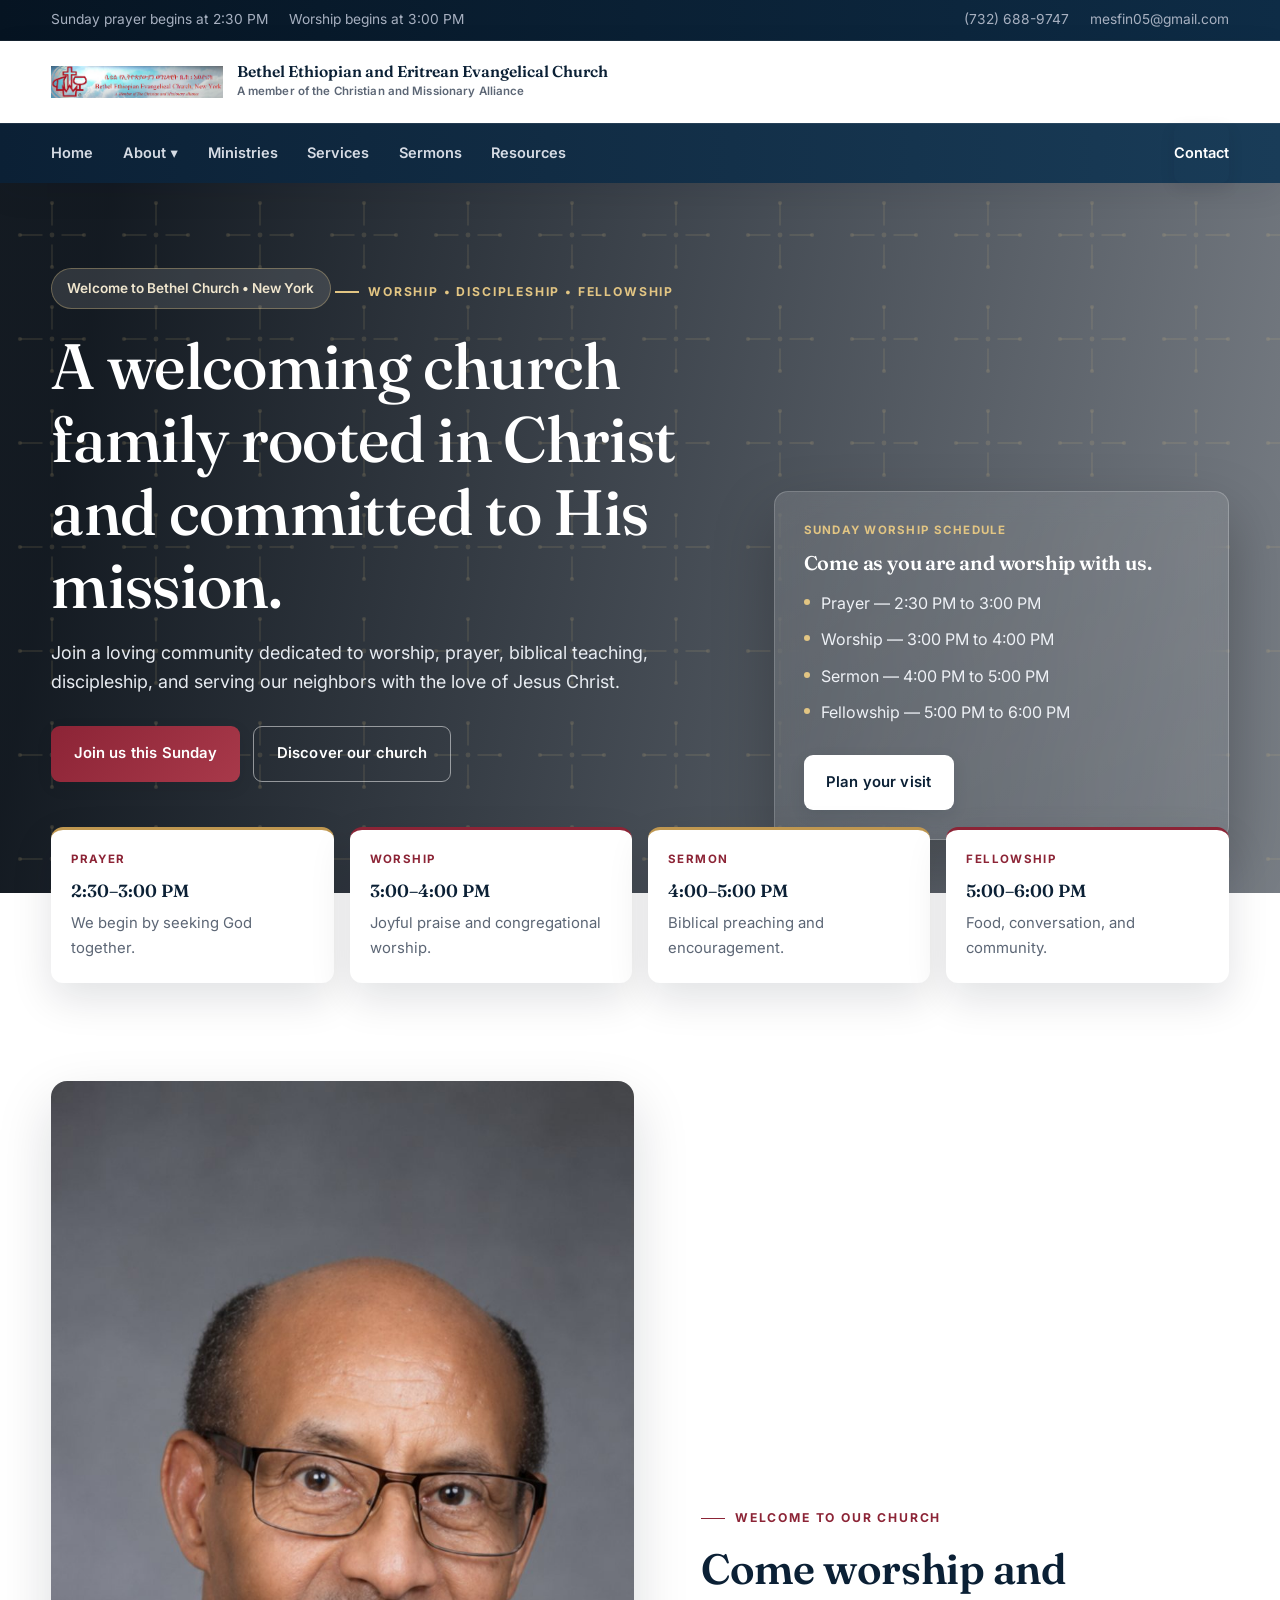
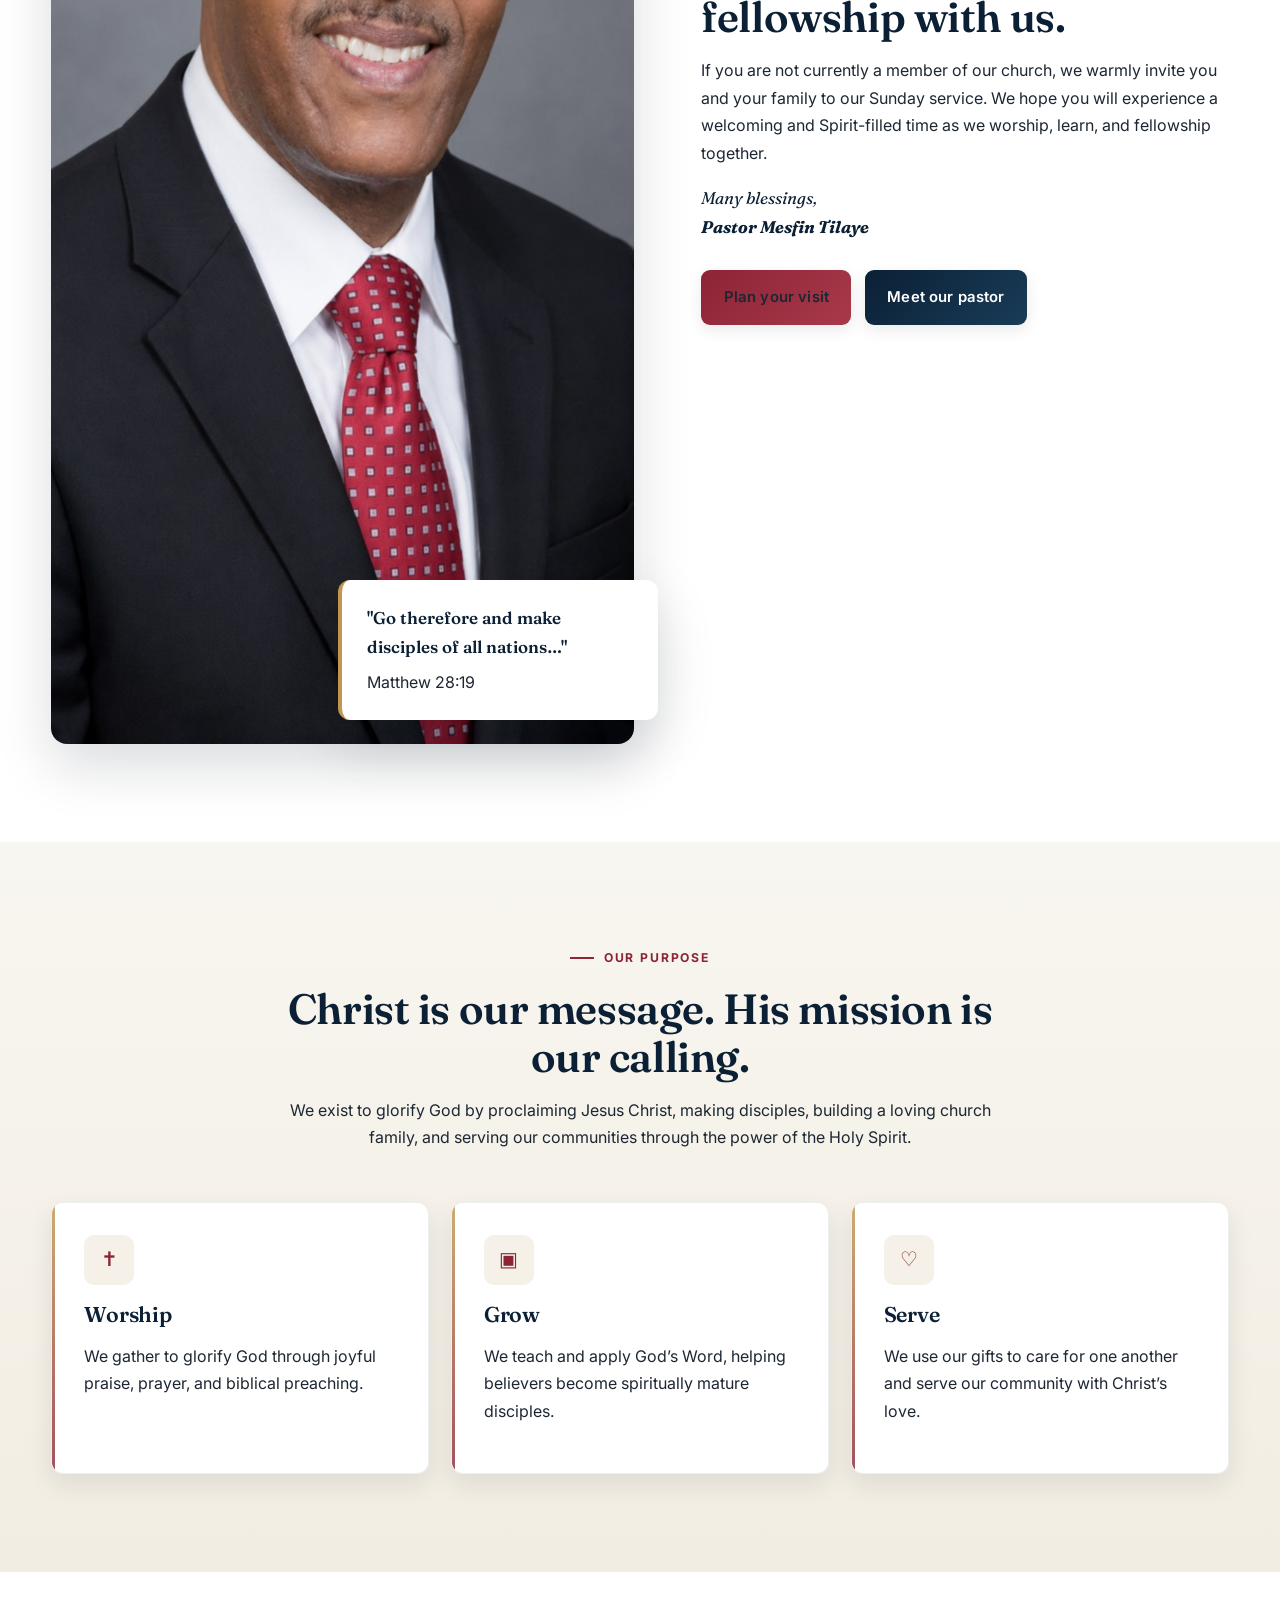
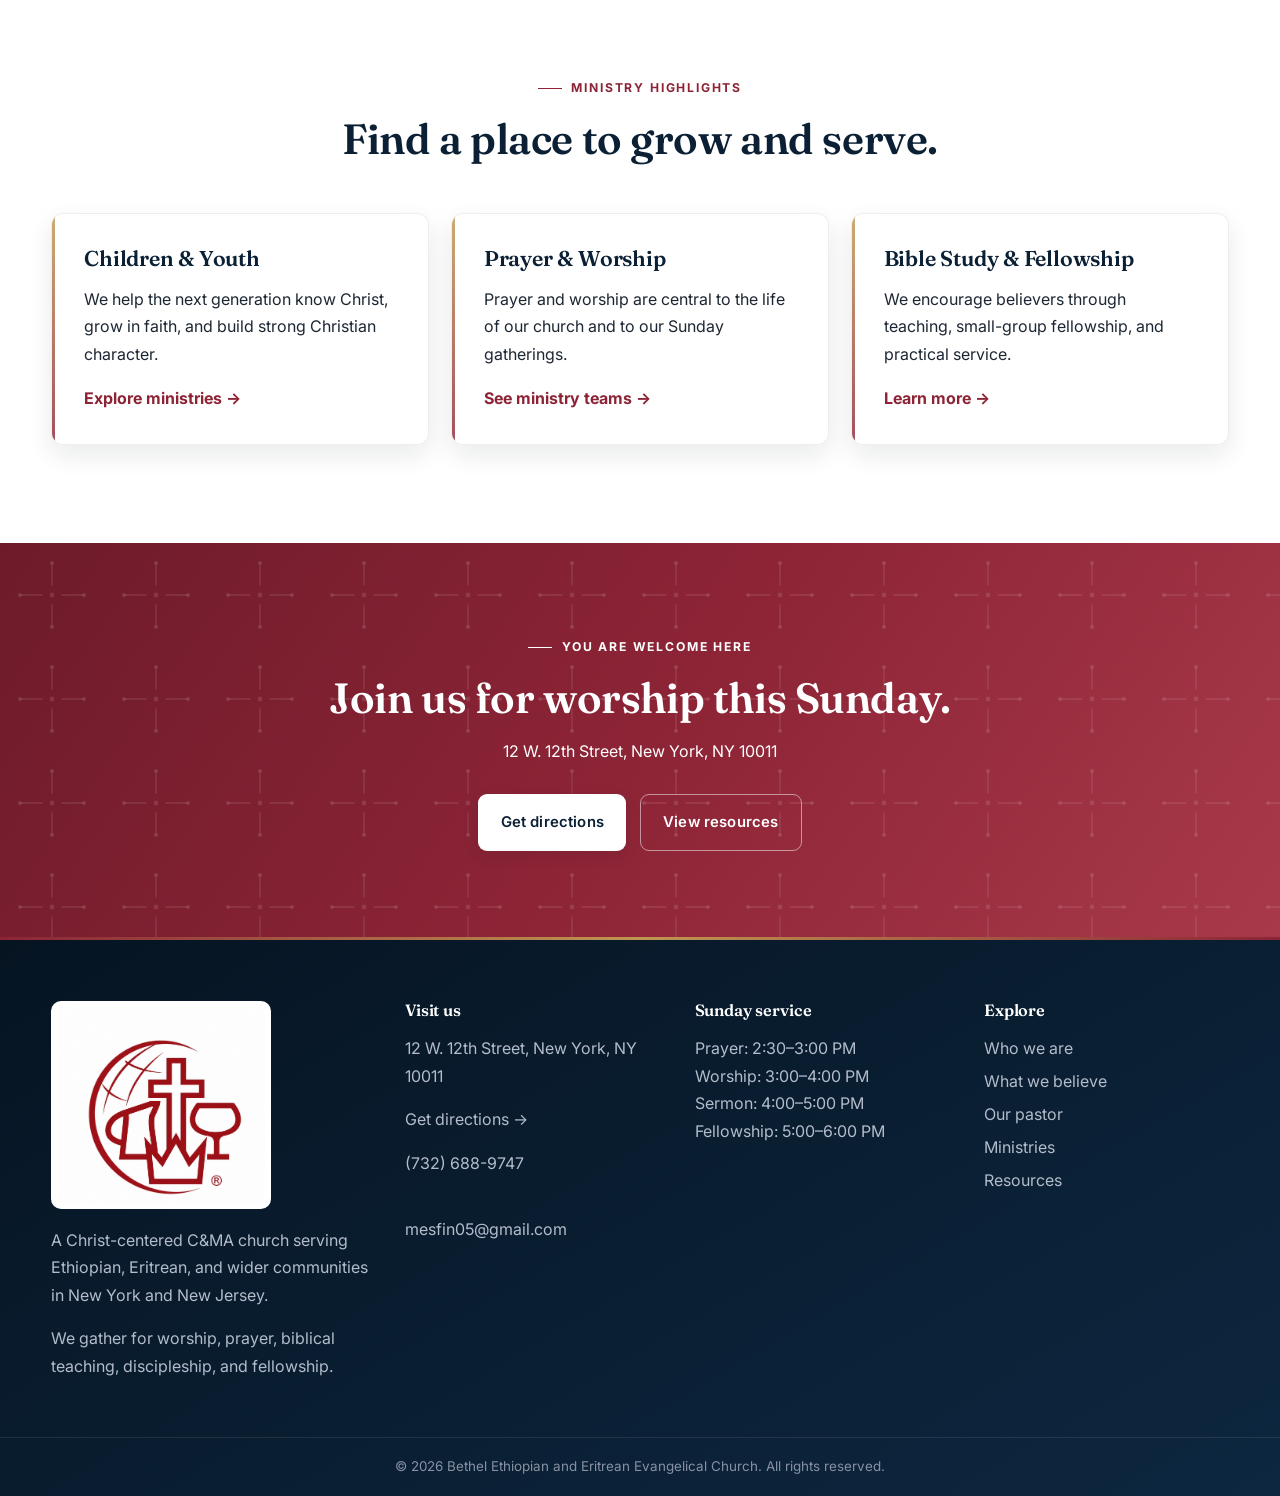
==== commit 1fcbf358: "add image" ====
--- a/index.html
+++ b/index.html
@@ -164,7 +164,7 @@
 <footer class="footer">
   <div class="container footer-grid">
     <div>
-      <img class="footer-logo" src="images/image1.png" alt="Bethel Ethiopian and Eritrean Evangelical Church logo">
+      <img class="footer-logo" src="images/image1.jpeg" alt="Bethel Ethiopian and Eritrean Evangelical Church logo">
       <p>A Christ-centered C&amp;MA church serving Ethiopian, Eritrean, and wider communities in New York and New Jersey.</p>
       <p>We gather for worship, prayer, biblical teaching, discipleship, and fellowship.</p>
     </div>
--- a/css/style.css
+++ b/css/style.css
@@ -145,8 +145,8 @@
 .verse-card blockquote{margin:0 0 1rem;font-family:var(--serif);font-style:italic;font-weight:500;font-size:1.78rem;line-height:1.35}
 .verse-card cite{color:var(--gold-light);font-weight:700;font-style:normal;letter-spacing:.02em}
 .info-grid,.cards,.resource-grid,.teaser-grid{display:grid;gap:1.35rem}
-.cards.three,.teaser-grid{grid-template-columns:repeat(3,1fr)}
-.cards.two,.resource-grid{grid-template-columns:repeat(2,1fr)}
+.cards.three,.teaser-grid{grid-template-columns:repeat(auto-fit,minmax(260px,1fr))}
+.cards.two,.resource-grid{grid-template-columns:repeat(auto-fit,minmax(280px,1fr))}
 .card,.resource-card,.teaser-card,.schedule-card,.sermon-card,.ministry-card{position:relative;overflow:hidden;background:#fff;border-radius:12px;padding:2rem;box-shadow:var(--shadow-soft);border:1px solid rgba(6,20,34,.07);transition:transform .22s ease,box-shadow .22s ease}
 .card::before,.resource-card::before,.teaser-card::before,.ministry-card::before{content:"";position:absolute;left:0;top:0;bottom:0;width:3px;background:linear-gradient(var(--gold),var(--burgundy));opacity:.8}
 .card:hover,.resource-card:hover,.teaser-card:hover,.sermon-card:hover,.ministry-card:hover{transform:translateY(-3px);box-shadow:var(--shadow)}
@@ -258,7 +258,7 @@
   .footer-grid{grid-template-columns:repeat(2,1fr)}
 }
 @media (max-width:900px){
-  .service-grid,.cards.three,.compact,.ministry-grid,.sermon-grid,.stat-band{grid-template-columns:repeat(2,1fr)!important}
+  .service-grid,.cards.three,.teaser-grid,.compact,.ministry-grid,.sermon-grid,.stat-band{grid-template-columns:repeat(2,1fr)!important}
 }
 @media (max-width:720px){
   h1{font-size:2.5rem}
@@ -272,7 +272,7 @@
   .hero{min-height:640px}
   .hero-copy{padding:3.5rem 0 6.4rem}
   .service-ribbon{margin-top:-50px}
-  .service-grid,.cards.three,.cards.two,.compact,.ministry-grid,.footer-grid,.sermon-grid,.resource-grid,.stat-band{grid-template-columns:1fr!important}
+  .service-grid,.cards.three,.teaser-grid,.cards.two,.compact,.ministry-grid,.footer-grid,.sermon-grid,.resource-grid,.stat-band{grid-template-columns:1fr!important}
   .schedule-card{grid-template-columns:1fr;gap:.65rem}
   .page-hero{min-height:280px}
   .media-card img{min-height:320px}
@@ -281,3 +281,36 @@
   .section{padding:64px 0}
   .anchor{scroll-margin-top:80px}
 }
+
+/* Mobile layout fix: prevent ministry cards from becoming narrow columns on phones */
+@media (max-width:720px){
+  .container{width:min(100% - 32px,1260px)}
+  .teaser-grid{display:grid;grid-template-columns:1fr!important;gap:1.05rem}
+  .teaser-card,.card,.ministry-card,.resource-card,.sermon-card{padding:1.45rem 1.35rem;border-radius:14px}
+  .teaser-card h3,.card h3,.ministry-card h3{font-size:1.45rem;line-height:1.18;word-break:normal;overflow-wrap:normal}
+  .teaser-card p,.card p,.ministry-card p{font-size:1rem;line-height:1.65}
+  .text-link{display:inline-flex;align-items:center;margin-top:.25rem}
+}
+
+@media (max-width:420px){
+  .brand img{width:138px}
+  .menu-toggle{padding:.5rem .68rem;border-radius:10px}
+  .section{padding:56px 0}
+}
+
+/* Contact form status messages */
+.form-status {
+  min-height: 1.5rem;
+  margin: 0.8rem 0 0;
+  font-weight: 700;
+}
+.form-status.success {
+  color: #157347;
+}
+.form-status.error {
+  color: #a3253d;
+}
+.contact-form button[disabled] {
+  opacity: 0.7;
+  cursor: wait;
+}
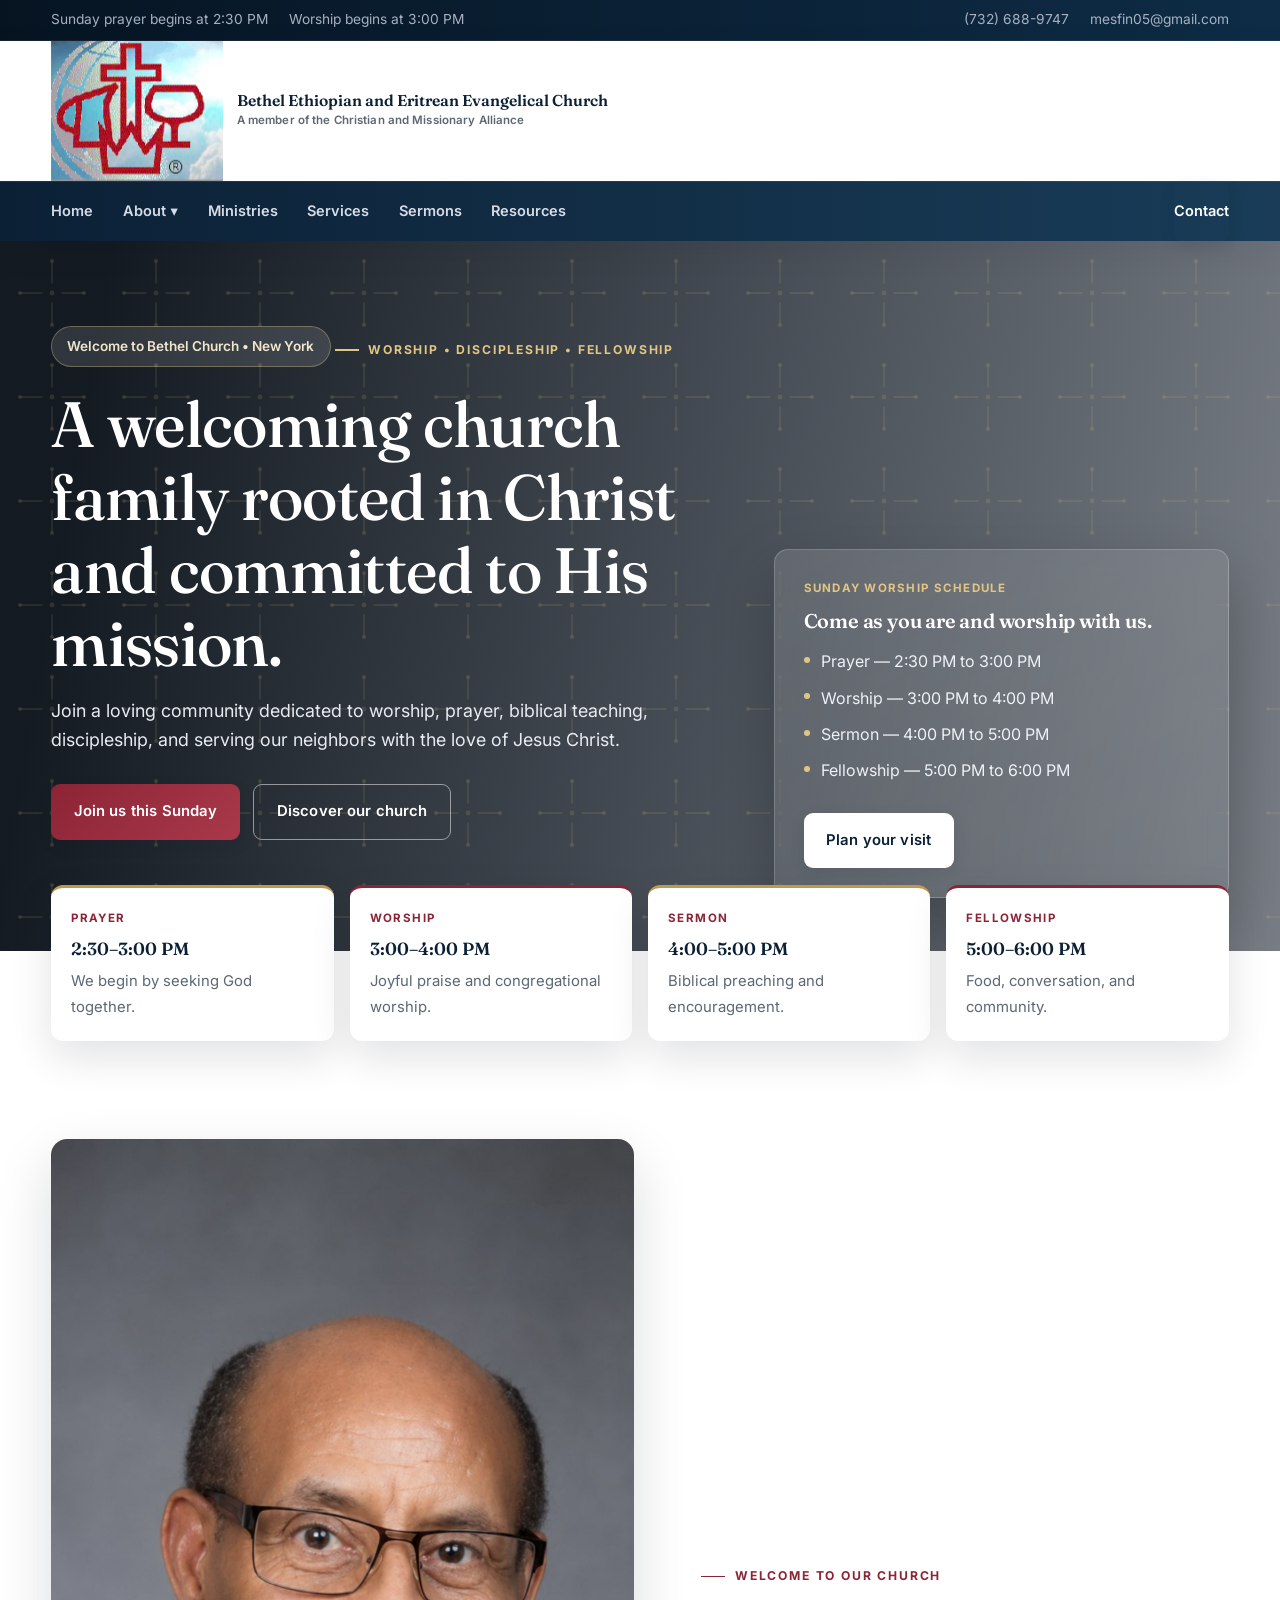
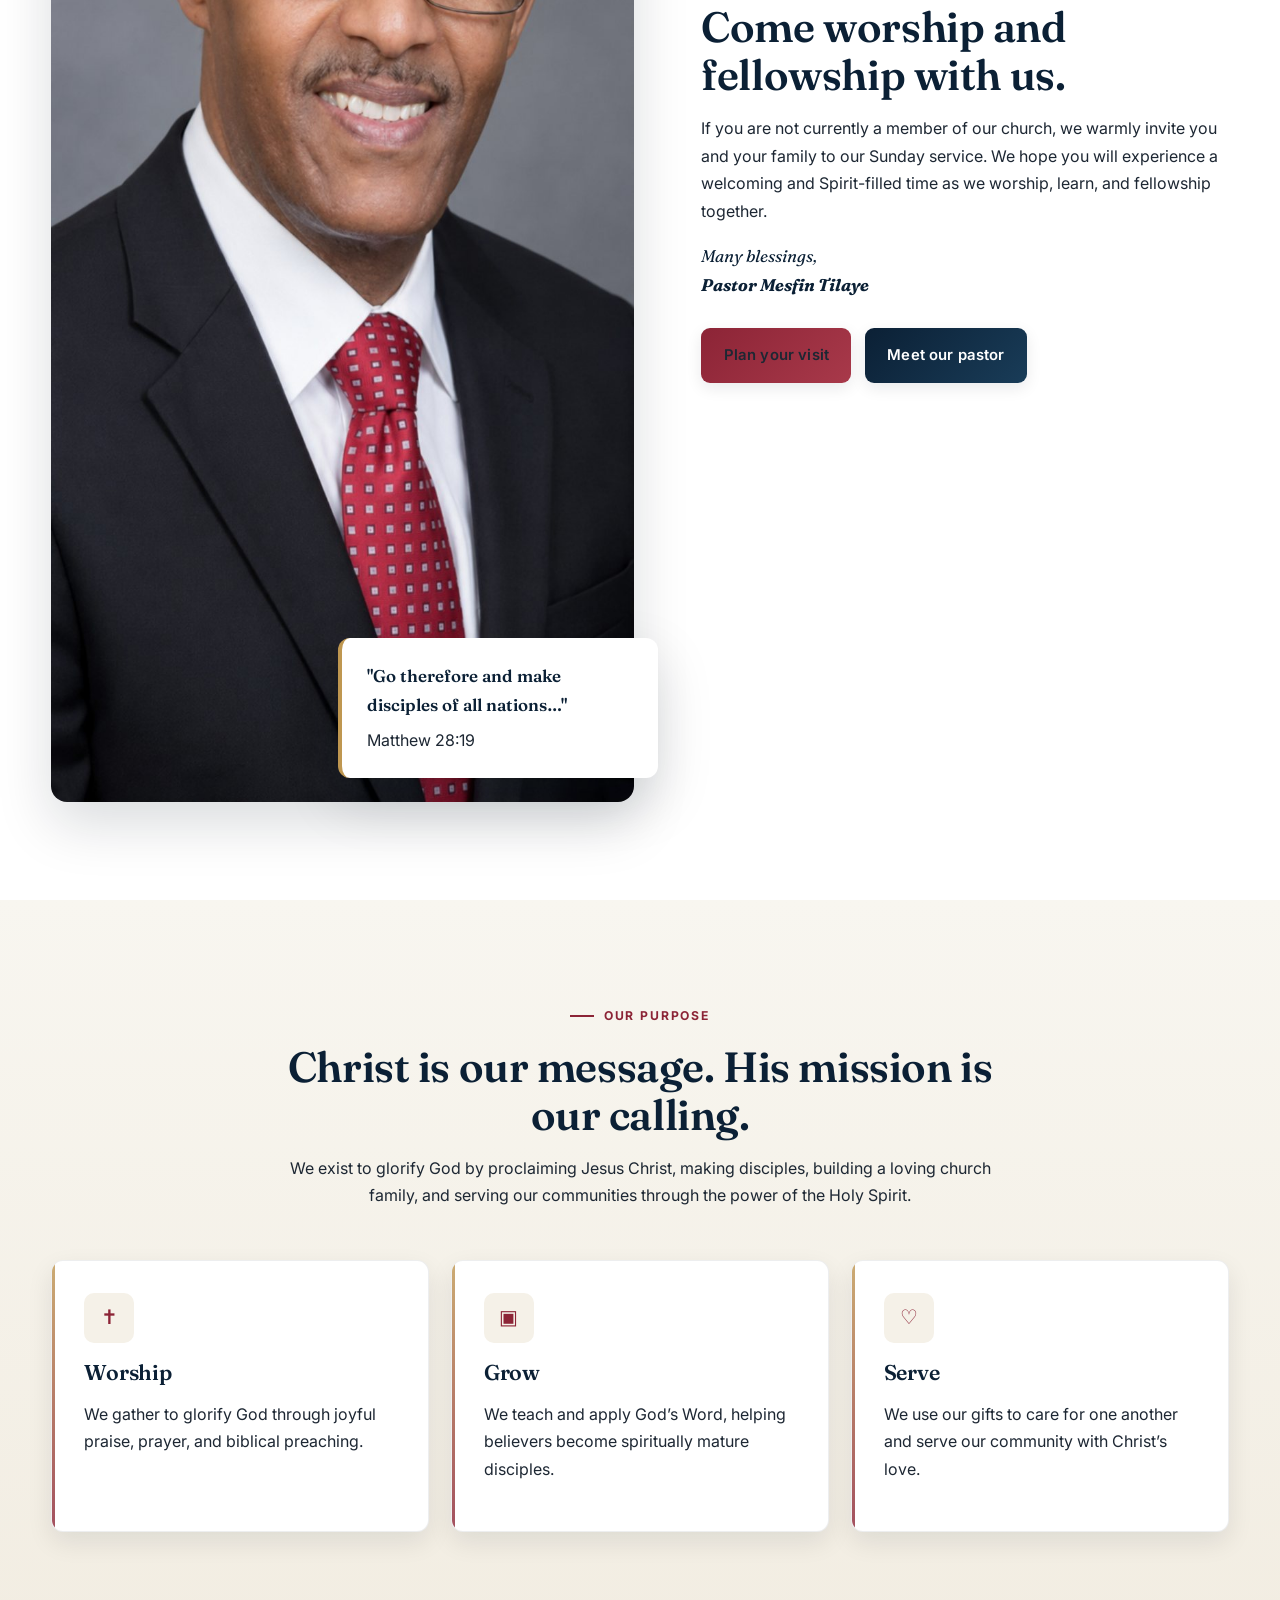
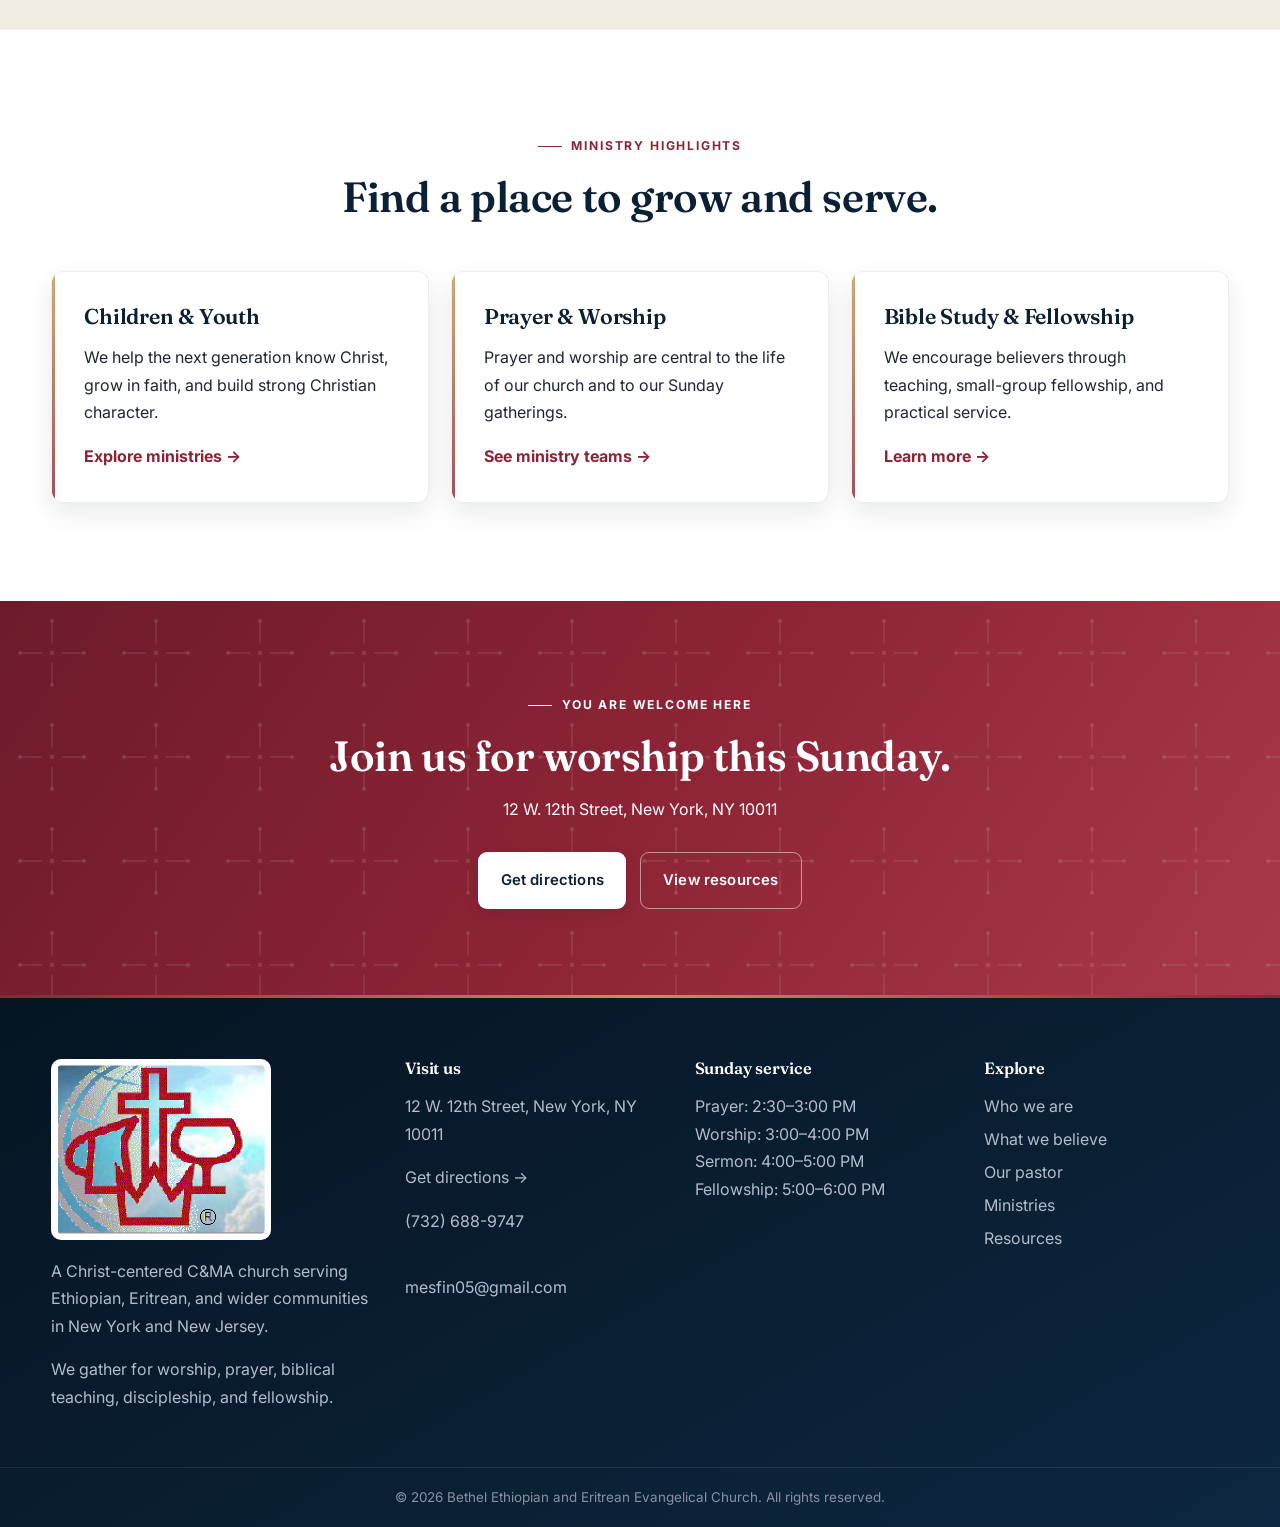
==== commit d418769f: "Modify image" ====
--- a/index.html
+++ b/index.html
@@ -164,7 +164,7 @@
 <footer class="footer">
   <div class="container footer-grid">
     <div>
-      <img class="footer-logo" src="images/image1.jpeg" alt="Bethel Ethiopian and Eritrean Evangelical Church logo">
+      <img class="footer-logo" src="images/image1.png" alt="Bethel Ethiopian and Eritrean Evangelical Church logo">
       <p>A Christ-centered C&amp;MA church serving Ethiopian, Eritrean, and wider communities in New York and New Jersey.</p>
       <p>We gather for worship, prayer, biblical teaching, discipleship, and fellowship.</p>
     </div>
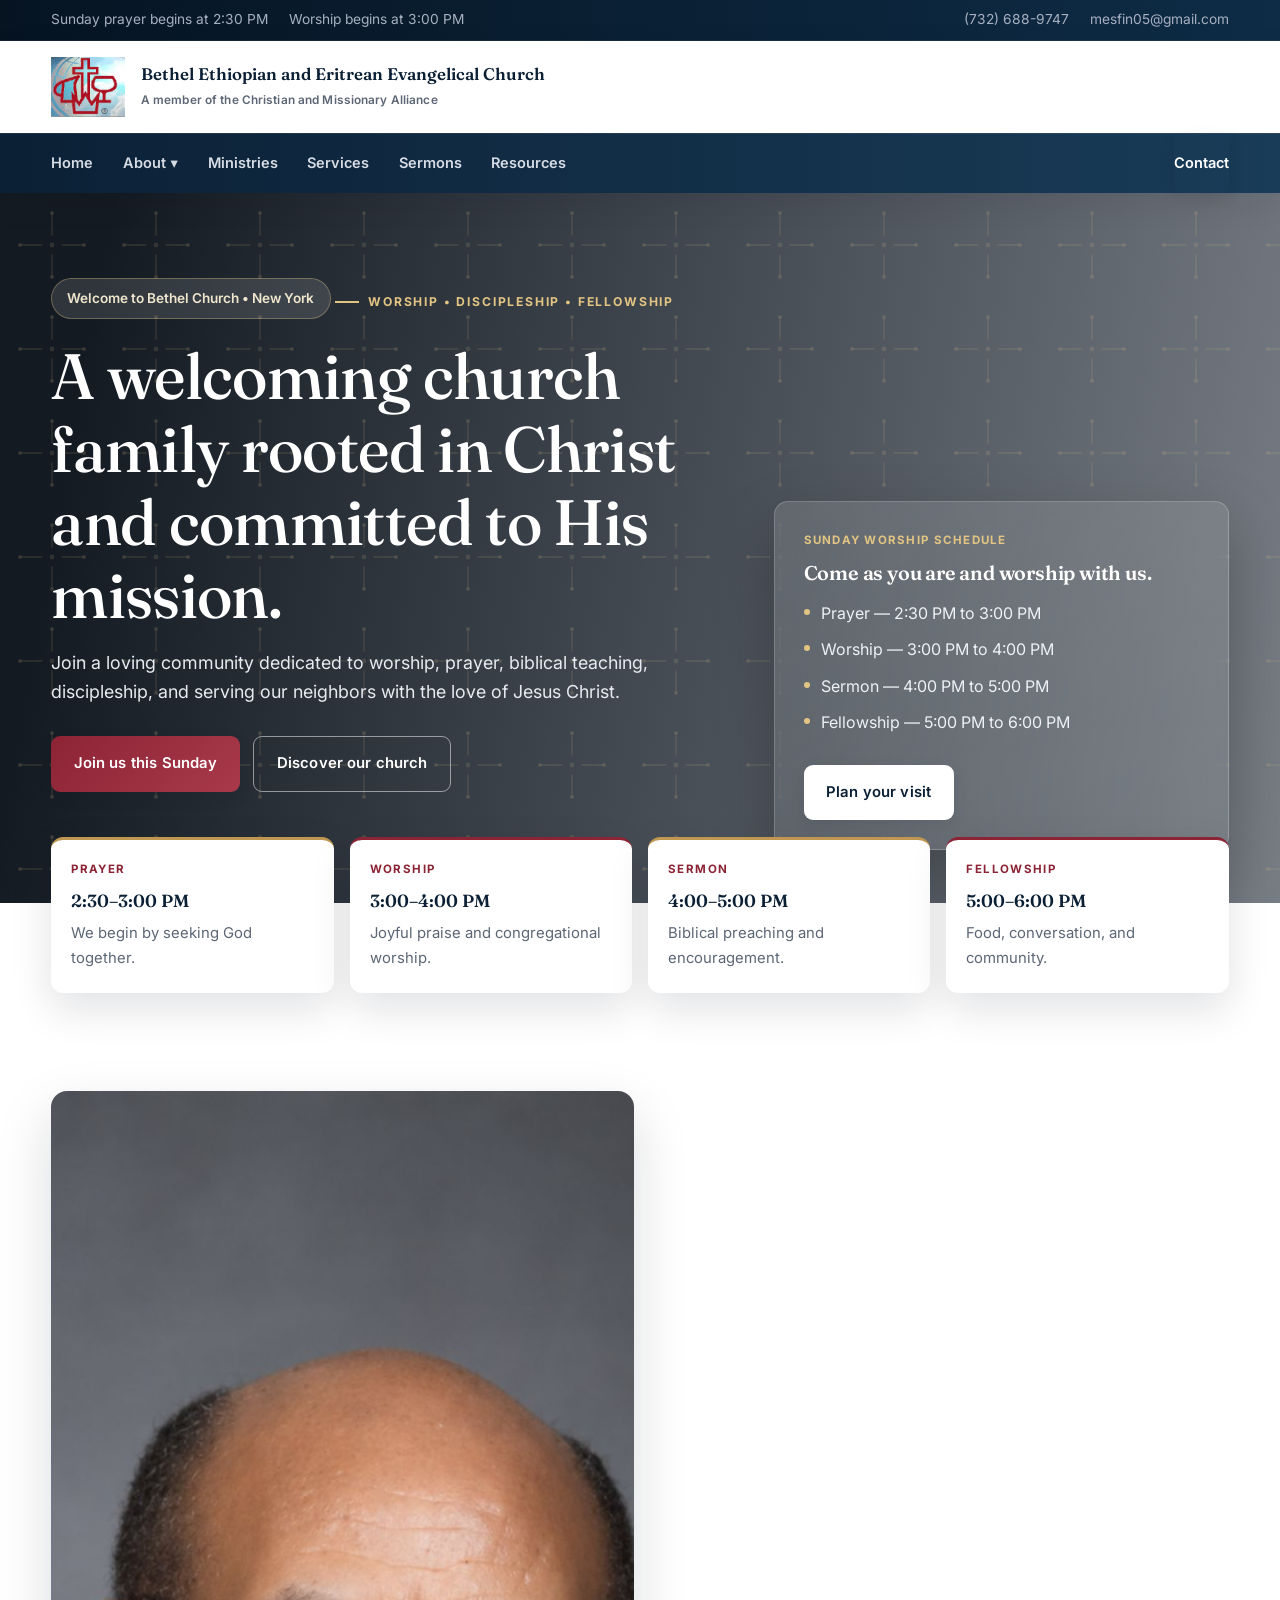
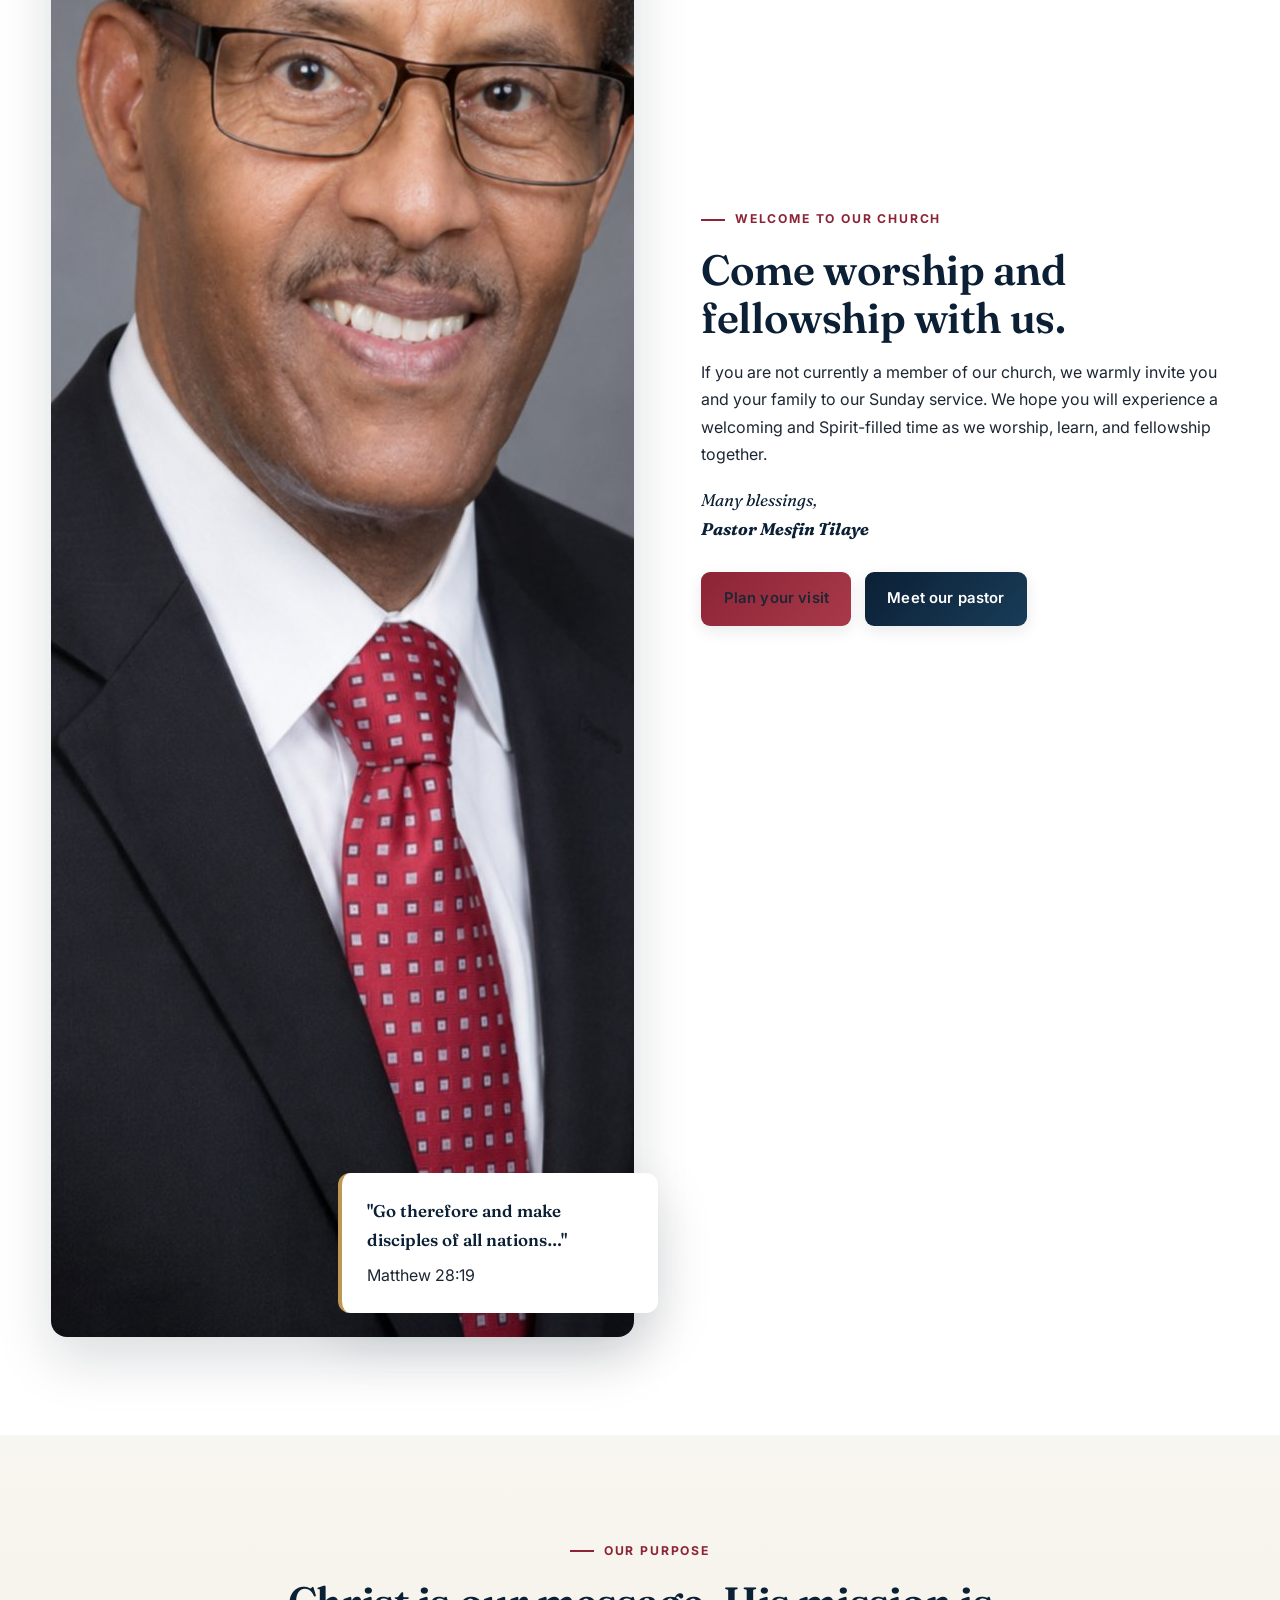
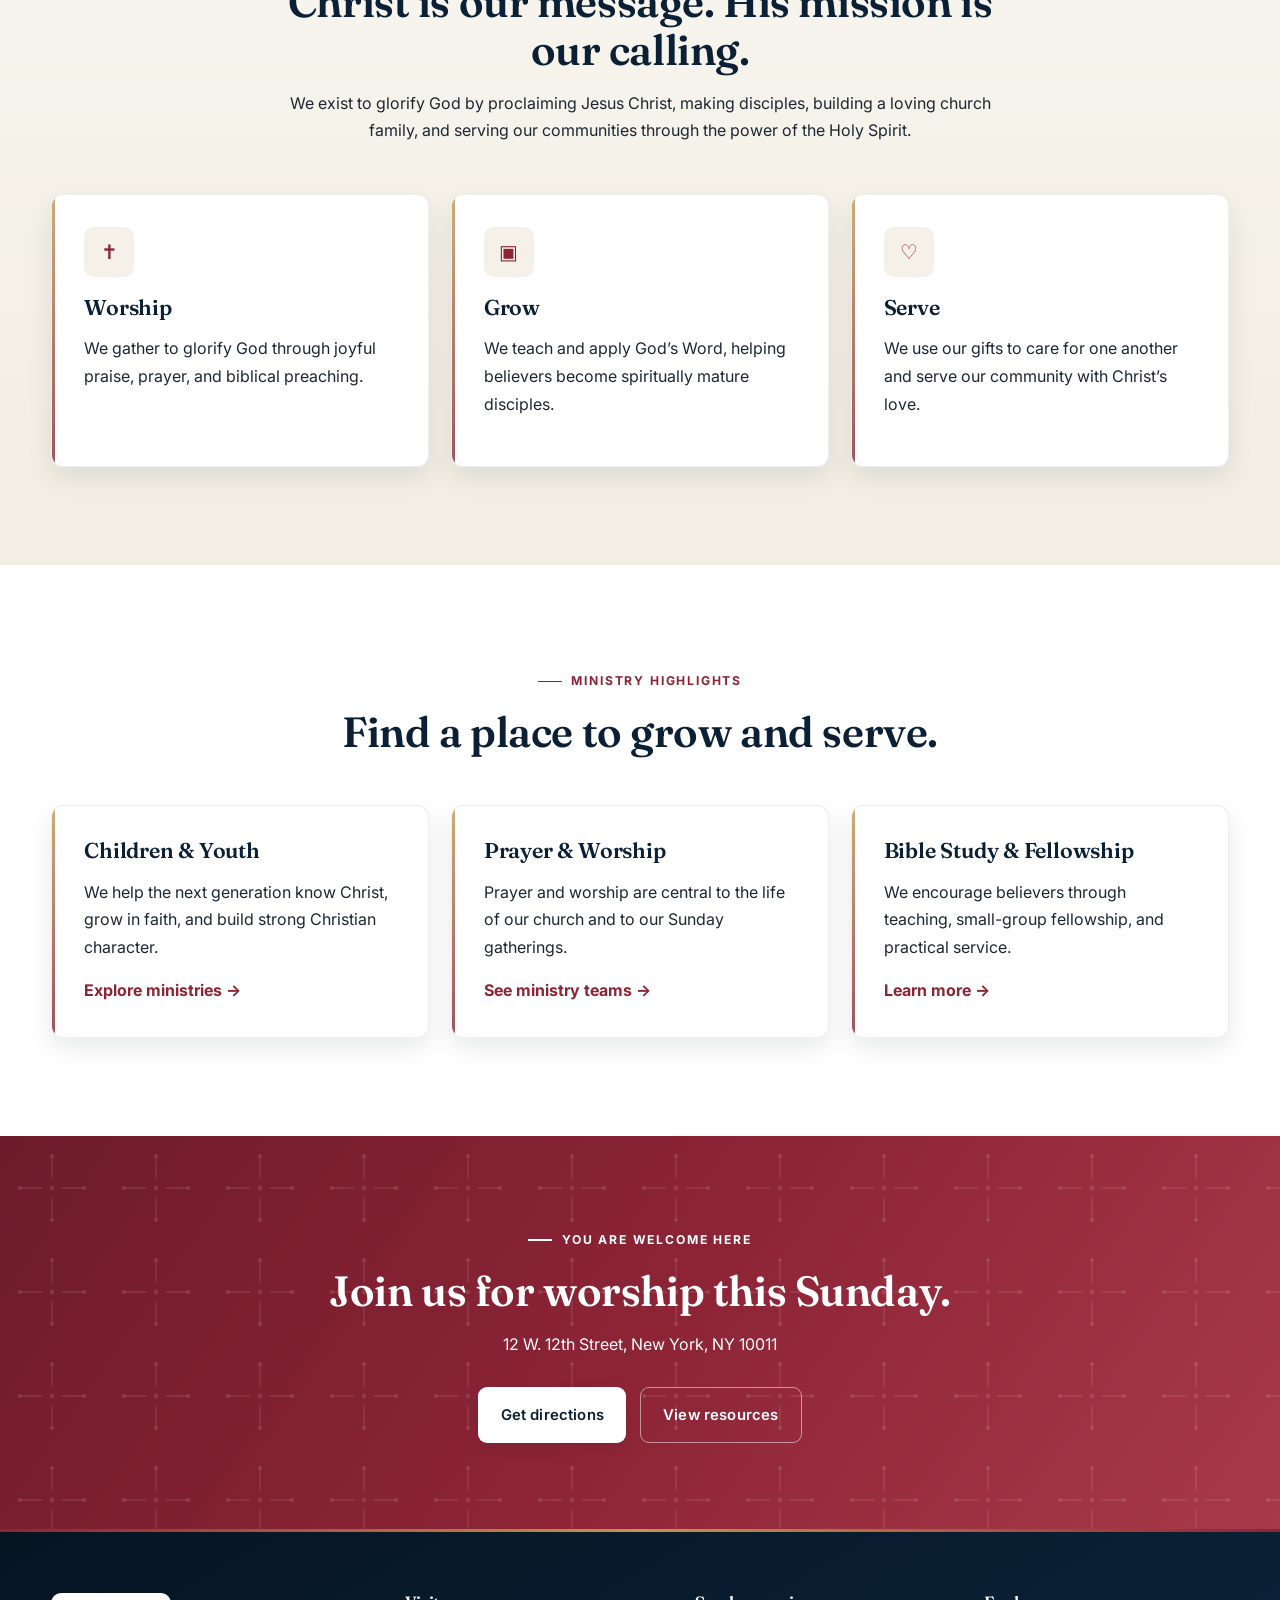
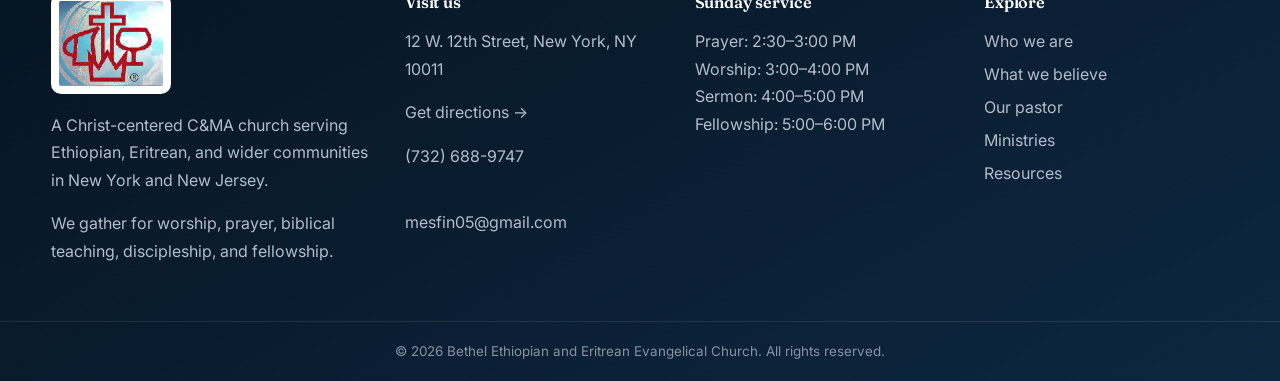
==== commit aefbfcb3: "search engine optimization" ====
--- a/index.html
+++ b/index.html
@@ -3,8 +3,67 @@
 <head>
   <meta charset="utf-8">
   <meta name="viewport" content="width=device-width,initial-scale=1">
-  <meta name="description" content="Christ-centered worship, biblical teaching, prayer, fellowship, and service in New York and New Jersey.">
-  <title>Home | Bethel Ethiopian and Eritrean Evangelical Church</title>
+  <meta name="description" content="Join Bethel Ethiopian and Eritrean Evangelical Church for Sunday worship in New York City — prayer at 2:30 PM, worship at 3:00 PM, biblical teaching, and fellowship. A Christian and Missionary Alliance church.">
+  <meta name="robots" content="index, follow">
+  <link rel="canonical" href="https://www.bethelchurchnyc.org/">
+  <meta name="theme-color" content="#0b2035">
+  <title>Bethel Ethiopian and Eritrean Evangelical Church | New York, NY</title>
+
+  <!-- Open Graph -->
+  <meta property="og:type" content="website">
+  <meta property="og:site_name" content="Bethel Ethiopian and Eritrean Evangelical Church">
+  <meta property="og:title" content="Bethel Ethiopian and Eritrean Evangelical Church | New York, NY">
+  <meta property="og:description" content="Join Bethel Ethiopian and Eritrean Evangelical Church for Sunday worship in New York City — prayer at 2:30 PM, worship at 3:00 PM, biblical teaching, and fellowship. A Christian and Missionary Alliance church.">
+  <meta property="og:url" content="https://www.bethelchurchnyc.org/">
+  <meta property="og:image" content="https://www.bethelchurchnyc.org/images/icon-512.png">
+  <meta property="og:locale" content="en_US">
+
+  <!-- Twitter Card -->
+  <meta name="twitter:card" content="summary_large_image">
+  <meta name="twitter:title" content="Bethel Ethiopian and Eritrean Evangelical Church | New York, NY">
+  <meta name="twitter:description" content="Join Bethel Ethiopian and Eritrean Evangelical Church for Sunday worship in New York City — prayer at 2:30 PM, worship at 3:00 PM, biblical teaching, and fellowship. A Christian and Missionary Alliance church.">
+  <meta name="twitter:image" content="https://www.bethelchurchnyc.org/images/icon-512.png">
+
+  <!-- Favicons -->
+  <link rel="icon" href="favicon.ico" sizes="any">
+  <link rel="icon" type="image/png" sizes="32x32" href="images/favicon-32.png">
+  <link rel="icon" type="image/png" sizes="16x16" href="images/favicon-16.png">
+  <link rel="apple-touch-icon" sizes="180x180" href="images/apple-touch-icon.png">
+
+  <script type="application/ld+json">
+{
+  "@context": "https://schema.org",
+  "@type": "Church",
+  "name": "Bethel Ethiopian and Eritrean Evangelical Church",
+  "alternateName": "Bethel Church NYC",
+  "url": "https://www.bethelchurchnyc.org/",
+  "logo": "https://www.bethelchurchnyc.org/images/icon-512.png",
+  "image": "https://www.bethelchurchnyc.org/images/pastor-mesfin.jpg",
+  "telephone": "+1-732-688-9747",
+  "email": "mailto:mesfin05@gmail.com",
+  "address": {
+    "@type": "PostalAddress",
+    "streetAddress": "12 W. 12th Street",
+    "addressLocality": "New York",
+    "addressRegion": "NY",
+    "postalCode": "10011",
+    "addressCountry": "US"
+  },
+  "memberOf": {
+    "@type": "Organization",
+    "name": "The Christian and Missionary Alliance"
+  },
+  "openingHoursSpecification": [
+    {
+      "@type": "OpeningHoursSpecification",
+      "dayOfWeek": "Sunday",
+      "opens": "14:30",
+      "closes": "18:00",
+      "description": "Prayer, worship, sermon, and fellowship"
+    }
+  ]
+}
+  </script>
   <link rel="preconnect" href="https://fonts.googleapis.com">
   <link rel="preconnect" href="https://fonts.gstatic.com" crossorigin>
   <link href="https://fonts.googleapis.com/css2?family=Fraunces:ital,opsz,wght@0,9..144,400;0,9..144,500;0,9..144,600;0,9..144,700;1,9..144,500;1,9..144,600&family=Inter:wght@400;500;600;700;800;900&display=swap" rel="stylesheet">
@@ -27,7 +86,7 @@
 <header class="site-header">
   <div class="container nav-wrap">
     <a class="brand" href="index.html">
-      <img src="images/image1.png" alt="Bethel Ethiopian and Eritrean Evangelical Church logo">
+      <img src="images/image1.png" width="388" height="316" alt="Bethel Ethiopian and Eritrean Evangelical Church logo">
       <span class="brand-text">
         <strong>Bethel Ethiopian and Eritrean Evangelical Church</strong>
         <small>A member of the Christian and Missionary Alliance</small>
@@ -100,7 +159,7 @@
 <section class="section">
   <div class="container split">
     <div class="media-card">
-      <img src="images/pastor-mesfin.jpg" alt="Pastor Mesfin Tilaye">
+      <img src="images/pastor-mesfin.jpg" width="852" height="1846" alt="Pastor Mesfin Tilaye">
       <div class="float-card">
         <strong>"Go therefore and make disciples of all nations…"</strong>
         <span>Matthew 28:19</span>
@@ -164,7 +223,7 @@
 <footer class="footer">
   <div class="container footer-grid">
     <div>
-      <img class="footer-logo" src="images/image1.png" alt="Bethel Ethiopian and Eritrean Evangelical Church logo">
+      <img class="footer-logo" src="images/image1.png" width="388" height="316" alt="Bethel Ethiopian and Eritrean Evangelical Church logo">
       <p>A Christ-centered C&amp;MA church serving Ethiopian, Eritrean, and wider communities in New York and New Jersey.</p>
       <p>We gather for worship, prayer, biblical teaching, discipleship, and fellowship.</p>
     </div>
--- a/css/style.css
+++ b/css/style.css
@@ -57,12 +57,12 @@
 
 /* header: identity row */
 .site-header{position:sticky;top:0;z-index:1000;box-shadow:0 10px 30px rgba(6,20,34,.08)}
-.nav-wrap{min-height:82px;display:flex;justify-content:space-between;align-items:center;gap:1rem;background:rgba(255,255,255,.98);backdrop-filter:blur(10px)}
-.brand{display:flex;align-items:center;gap:.85rem;min-width:0}
-.brand img{width:172px;height:auto;flex:none}
-.brand-text{display:flex;flex-direction:column;min-width:0}
-.brand-text strong{font-family:var(--serif);font-size:.98rem;font-weight:600;line-height:1.28;color:var(--navy);white-space:nowrap}
-.brand-text small{font-size:.72rem;color:var(--muted);font-weight:600;letter-spacing:.01em;white-space:nowrap}
+.nav-wrap{min-height:92px;padding:.6rem 0;display:flex;justify-content:space-between;align-items:center;gap:1.1rem;background:rgba(255,255,255,.98);backdrop-filter:blur(10px)}
+.brand{display:flex;align-items:center;gap:1rem;min-width:0}
+.brand img{height:60px;width:auto;flex:none}
+.brand-text{display:flex;flex-direction:column;justify-content:center;gap:.28rem;min-width:0}
+.brand-text strong{font-family:var(--serif);font-size:1.05rem;font-weight:600;line-height:1.25;color:var(--navy);white-space:nowrap}
+.brand-text small{font-size:.74rem;color:var(--muted);font-weight:600;letter-spacing:.01em;white-space:nowrap}
 .menu-toggle{display:none;border:0;background:var(--navy);color:#fff;font-size:1.25rem;border-radius:9px;padding:.56rem .74rem;cursor:pointer;flex:none}
 
 /* header: navigation row (its own bar, so it never fights the identity row for space) */
@@ -130,7 +130,7 @@
 .section-head{text-align:center;max-width:740px;margin:0 auto 3.1rem}
 .split{display:grid;grid-template-columns:1.05fr .95fr;gap:4.2rem;align-items:center}
 .media-card{position:relative}
-.media-card img{width:100%;height:100%;min-height:420px;object-fit:cover;border-radius:16px;box-shadow:var(--shadow)}
+.media-card img{display:block;width:100%;aspect-ratio:4/5;object-fit:cover;object-position:50% 15%;border-radius:16px;box-shadow:var(--shadow)}
 .float-card{position:absolute;right:-24px;bottom:24px;max-width:320px;background:#fff;padding:1.45rem 1.55rem;border-radius:12px;border-left:4px solid var(--gold);box-shadow:var(--shadow)}
 .float-card strong{display:block;margin-bottom:.5rem;color:var(--navy);font-family:var(--serif);font-weight:600;font-size:1.06rem}
 .signature{font-family:var(--serif);font-style:italic;color:var(--navy);font-size:1.06rem}
@@ -153,8 +153,8 @@
 .icon{display:grid;place-items:center;width:50px;height:50px;border-radius:10px;background:var(--cream);color:var(--burgundy);font-size:1.22rem;margin-bottom:1.1rem;font-family:var(--serif)}
 .compact{grid-template-columns:repeat(3,1fr)!important}
 .pastor-preview img,.pastor-full img{width:100%;border-radius:14px;box-shadow:var(--shadow);object-fit:cover;border:5px solid #fff;outline:1px solid var(--line)}
-.pastor-preview img{height:560px;object-position:50% 18%}
-.pastor-full img{min-height:620px;object-position:50% 12%}
+.pastor-preview img{aspect-ratio:4/5;object-position:50% 16%}
+.pastor-full img{aspect-ratio:3/4;object-position:50% 14%}
 .cta{background:linear-gradient(125deg,var(--burgundy-2) 0%,var(--burgundy) 50%,var(--burgundy-light) 100%);color:#fff;text-align:center;padding:86px 0;margin-top:0;position:relative;overflow:hidden}
 .cta::before{content:"";position:absolute;inset:0;background-image:var(--cross-cream);background-size:104px 104px;opacity:.3;pointer-events:none}
 .cta>*{position:relative}
@@ -216,7 +216,7 @@
 .footer h3,.footer h4{color:#fff;font-family:var(--serif);font-size:1.02rem;margin-bottom:1rem;font-weight:600}
 .footer a{display:block;margin:.34rem 0;color:#b3bccb;transition:color .15s ease}
 .footer a:hover{color:var(--gold-light)}
-.footer-logo{width:220px;background:#fff;padding:.4rem;border-radius:10px;margin-bottom:1.1rem}
+.footer-logo{width:120px;height:auto;background:#fff;padding:.5rem;border-radius:10px;margin-bottom:1.1rem}
 .footer-bottom{border-top:1px solid rgba(255,255,255,.09);padding:1.1rem 0;text-align:center;font-size:.84rem;color:#8791a3}
 .back-top{position:fixed;right:1.2rem;bottom:1.2rem;border:0;background:var(--burgundy);color:#fff;width:44px;height:44px;border-radius:10px;font-size:1.1rem;display:none;cursor:pointer;box-shadow:var(--shadow);transition:transform .2s ease,background .2s ease}
 .back-top:hover{background:var(--burgundy-2);transform:translateY(-2px)}
@@ -241,7 +241,7 @@
 
 @media (max-width:1180px){
   .nav{gap:1.1rem;font-size:.87rem}
-  .brand img{width:158px}
+  .brand img{height:54px}
 }
 @media (max-width:980px){
   .menu-toggle{display:block}
@@ -249,6 +249,8 @@
   .nav-bar .container{width:100%;padding:0}
   .nav{display:none;position:absolute;left:0;right:0;top:100%;background:#fff;padding:1rem 4%;box-shadow:var(--shadow);flex-direction:column;align-items:stretch;gap:0;white-space:normal;color:var(--ink)}
   .nav.open{display:flex}
+  .nav-wrap{min-height:76px;padding:.5rem 0}
+  .brand img{height:48px}
   .nav>a,.dropbtn,.nav-cta{display:flex;width:100%;text-align:left;padding:.8rem 0;background:none;color:inherit;border-radius:0;box-shadow:none;margin-left:0}
   .nav>a::after,.dropbtn::after{display:none}
   .dropdown-menu{display:block;position:static;box-shadow:none;border:0;padding:0 0 0 1rem;min-width:0;margin-top:0}
@@ -265,9 +267,9 @@
   .topbar-inner{padding:.6rem 0;align-items:flex-start}
   .topbar-right{justify-content:flex-start}
   .topbar-left span:nth-child(2){display:none}
-  .nav-wrap{min-height:72px}
-  .nav{top:72px}
-  .brand img{width:148px}
+  .nav-wrap{min-height:64px;padding:.4rem 0}
+  .nav{top:64px}
+  .brand img{height:42px}
   .brand-text{display:none}
   .hero{min-height:640px}
   .hero-copy{padding:3.5rem 0 6.4rem}
@@ -275,7 +277,6 @@
   .service-grid,.cards.three,.teaser-grid,.cards.two,.compact,.ministry-grid,.footer-grid,.sermon-grid,.resource-grid,.stat-band{grid-template-columns:1fr!important}
   .schedule-card{grid-template-columns:1fr;gap:.65rem}
   .page-hero{min-height:280px}
-  .media-card img{min-height:320px}
   .float-card{position:static;max-width:none;margin-top:1rem}
   .contact-grid{grid-template-columns:1fr}
   .section{padding:64px 0}
@@ -293,7 +294,7 @@
 }
 
 @media (max-width:420px){
-  .brand img{width:138px}
+  .brand img{height:38px}
   .menu-toggle{padding:.5rem .68rem;border-radius:10px}
   .section{padding:56px 0}
 }
